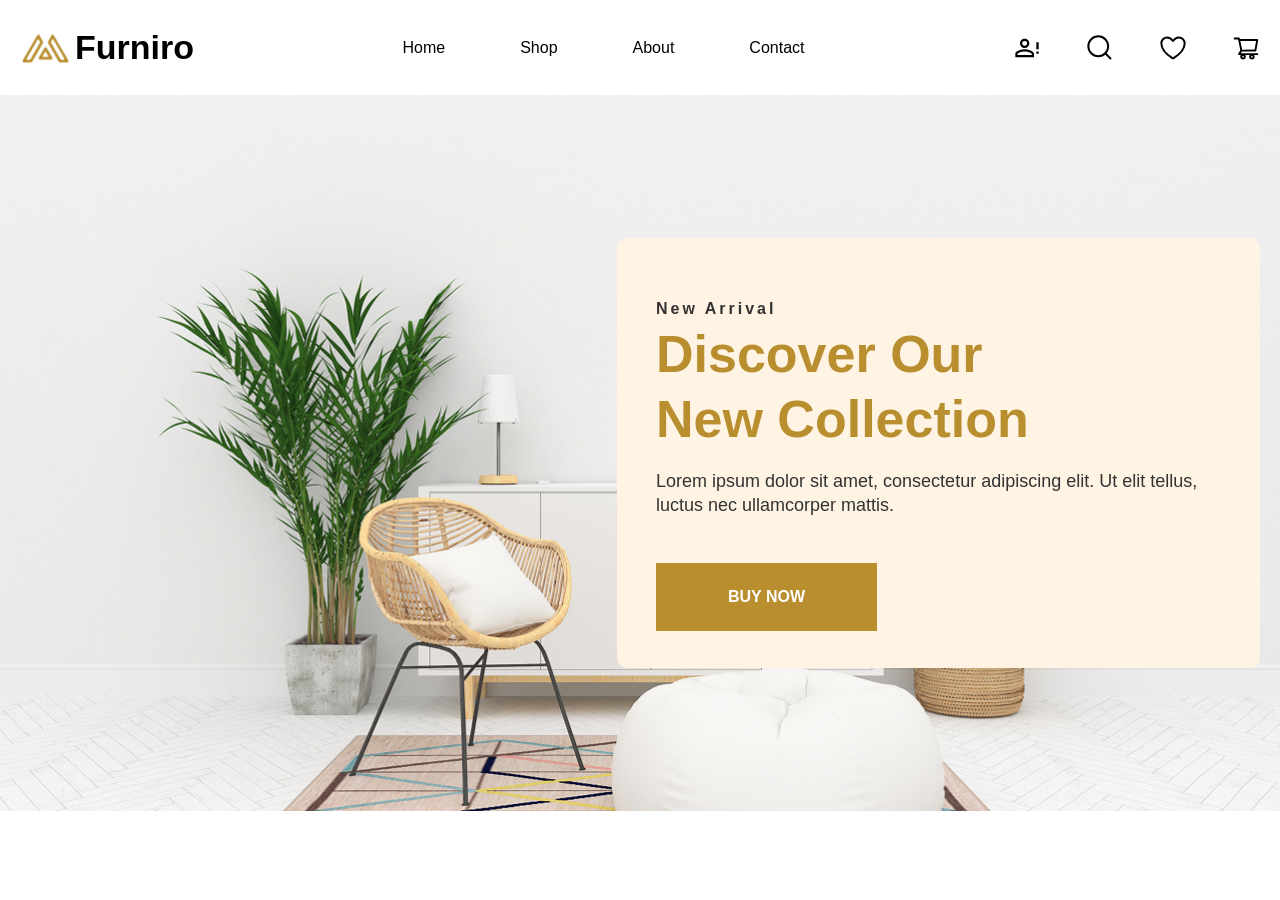
==== index.html @ b592a918 "feat: complete pixel perfect hero section layout" ====
<!doctype html>
<html lang="en">
  <head>
    <meta charset="UTF-8" />
    <meta name="viewport" content="width=device-width, initial-scale=1.0" />
    <title>Furniture Website</title>
    <link rel="stylesheet" href="./css/style.css" />
    <script defer src="./js/app.js"></script>
  </head>
  <body>
    <header>
      <div class="container">
        <div class="logo">
          <img src="./assets/images/logo.svg" alt="logo" />
          <span>Furniro</span>
        </div>

        <nav class="navbar-links">
          <ul>
            <li><a href="#">Home</a></li>
            <li><a href="#">Shop</a></li>
            <li><a href="#">About</a></li>
            <li><a href="#">Contact</a></li>
          </ul>
        </nav>

        <div class="nav-icons">
          <img src="./assets/icons/account-icon.svg" alt="Account" />
          <img src="./assets/icons/search-icon.svg" alt="Search" />
          <img src="./assets/icons/heart-icon.svg" alt="Wishlist" />
          <img src="./assets/icons/cart-icon.svg" alt="Cart" />
        </div>
      </div>
    </header>
    <main>
      <!-- Hero Section -->
      <section class="hero-section">
        <div class="hero-container">
          <div class="hero-card" id="hero-card-target">
            <!-- Content render via JavaScript -->
          </div>
        </div>
      </section>
    </main>
  </body>
</html>
---- css/style.css ----
* {
  margin: 0;
  padding: 0;
  box-sizing: border-box;
}

img {
  display: block;
  max-width: 100%;
}

a {
  text-decoration: none;
  color: inherit;
}

ul {
  list-style: none;
}

button,
input {
  font: inherit;
}

body {
  font-family: sans-serif;
}
/* Google Fonts Import */
@import url('https://fonts.googleapis.com/css2?family=Montserrat:wght@700&family=Poppins:wght@500&display=swap');

:root {
  /* Colors */
  --bg-white: #ffffff;
  --text-black: #000000;
  
  /* Fonts */
  --font-logo: 'Montserrat', sans-serif;
  --font-nav: 'Poppins', sans-serif;
  
  /* Sizes & Spacing */
  --container-max-width: 1286px;
  --logo-size: 34px;
  --nav-link-size: 16px;
  --nav-gap: 75px;
  --icons-gap: 45px; /* Figma ka 4.5 spacing scaling pe 45px hai */
}

* {
  margin: 0;
  padding: 0;
  box-sizing: border-box;
}

img {
  display: block;
  max-width: 100%;
}

a {
  text-decoration: none;
  color: inherit;
}

ul {
  list-style: none;
}

button,
input {
  font: inherit;
}

body {
  font-family: var(--font-nav);
  background-color: var(--bg-white);
}

/* Header & Container */
header {
  width: 100%;
  background-color: var(--bg-white);
  padding: 28px 0; /* Vertical spacing */
  display: flex;
  justify-content: center;
}

.container {
  width: 100%;
  max-width: var(--container-max-width);
  display: flex;
  justify-content: space-between;
  align-items: center;
  padding: 0 20px; /* Screen sides protection */
}

/* Logo */
.logo {
  display: flex;
  align-items: center;
  gap: 5px;
}

.logo span {
  font-family: var(--font-logo);
  font-size: var(--logo-size);
  font-weight: 700;
  color: var(--text-black);
}

/* Navigation Links */
.navbar-links ul {
  display: flex;
  align-items: center;
  gap: var(--nav-gap);
}

.navbar-links a {
  font-family: var(--font-nav);
  font-size: var(--nav-link-size);
  font-weight: 500;
  color: var(--text-black);
  transition: opacity 0.2s ease;
}

.navbar-links a:hover {
  opacity: 0.7;
}

/* Icons Section */
.nav-icons {
  display: flex;
  align-items: center;
  gap: var(--icons-gap); /* Exact Figma Gap */
}

.nav-icons img {
  width: 28px;
  height: 28px;
  cursor: pointer;
  transition: transform 0.2s ease;
}

.nav-icons img:hover {
  transform: scale(1.1);
}
:root {
  /* Colors */
  --bg-white: #ffffff;
  --text-black: #000000;
  --primary-color: #B88E2F;
  --card-bg: #FFF3E3;
  --text-dark: #333333;
  
  /* Fonts */
  --font-logo: 'Montserrat', sans-serif;
  --font-main: 'Poppins', sans-serif;
  
  /* Layout */
  --container-max-width: 1286px;
}

/* Base resets as before... */

/* Hero Section */
.hero-section {
  width: 100%;
  min-height: 716px; 
  
  /* Background Image Setup */
  background-image: url('../assets/images/hero-bg.png'); 
  background-position: center center;
  background-repeat: no-no-repeat;
  background-size: cover;
  
  display: flex;
  align-items: center;
  justify-content: center;
}

.hero-container {
  width: 100%;
  max-width: var(--container-max-width);
  display: flex;
  justify-content: flex-end; /* Card right side pe aligned hai */
  padding: 0 20px;
}

/* Floating Card */
.hero-card {
  width: 100%;
  max-width: 643px;
  background-color: var(--card-bg);
  border-radius: 10px;
  padding: 62px 43px 37px 39px;
  display: flex;
  flex-direction: column;
}

.hero-subheading {
  font-family: var(--font-main);
  font-size: 16px;
  font-weight: 600;
  letter-spacing: 3px;
  color: var(--text-dark);
  margin-bottom: 4px;
}

.hero-title {
  font-family: var(--font-main);
  font-size: 52px;
  font-weight: 700;
  line-height: 65px;
  color: var(--primary-color);
  margin-bottom: 17px;
}

.hero-description {
  font-family: var(--font-main);
  font-size: 18px;
  font-weight: 500;
  line-height: 24px;
  color: var(--text-dark);
  margin-bottom: 46px;
}

.hero-btn {
  align-self: flex-start;
  background-color: var(--primary-color);
  color: #ffffff;
  padding: 25px 72px;
  border: none;
  font-family: var(--font-main);
  font-size: 16px;
  font-weight: 700;
  text-transform: uppercase;
  cursor: pointer;
  transition: background-color 0.3s ease;
}

.hero-btn:hover {
  background-color: #967123;
}
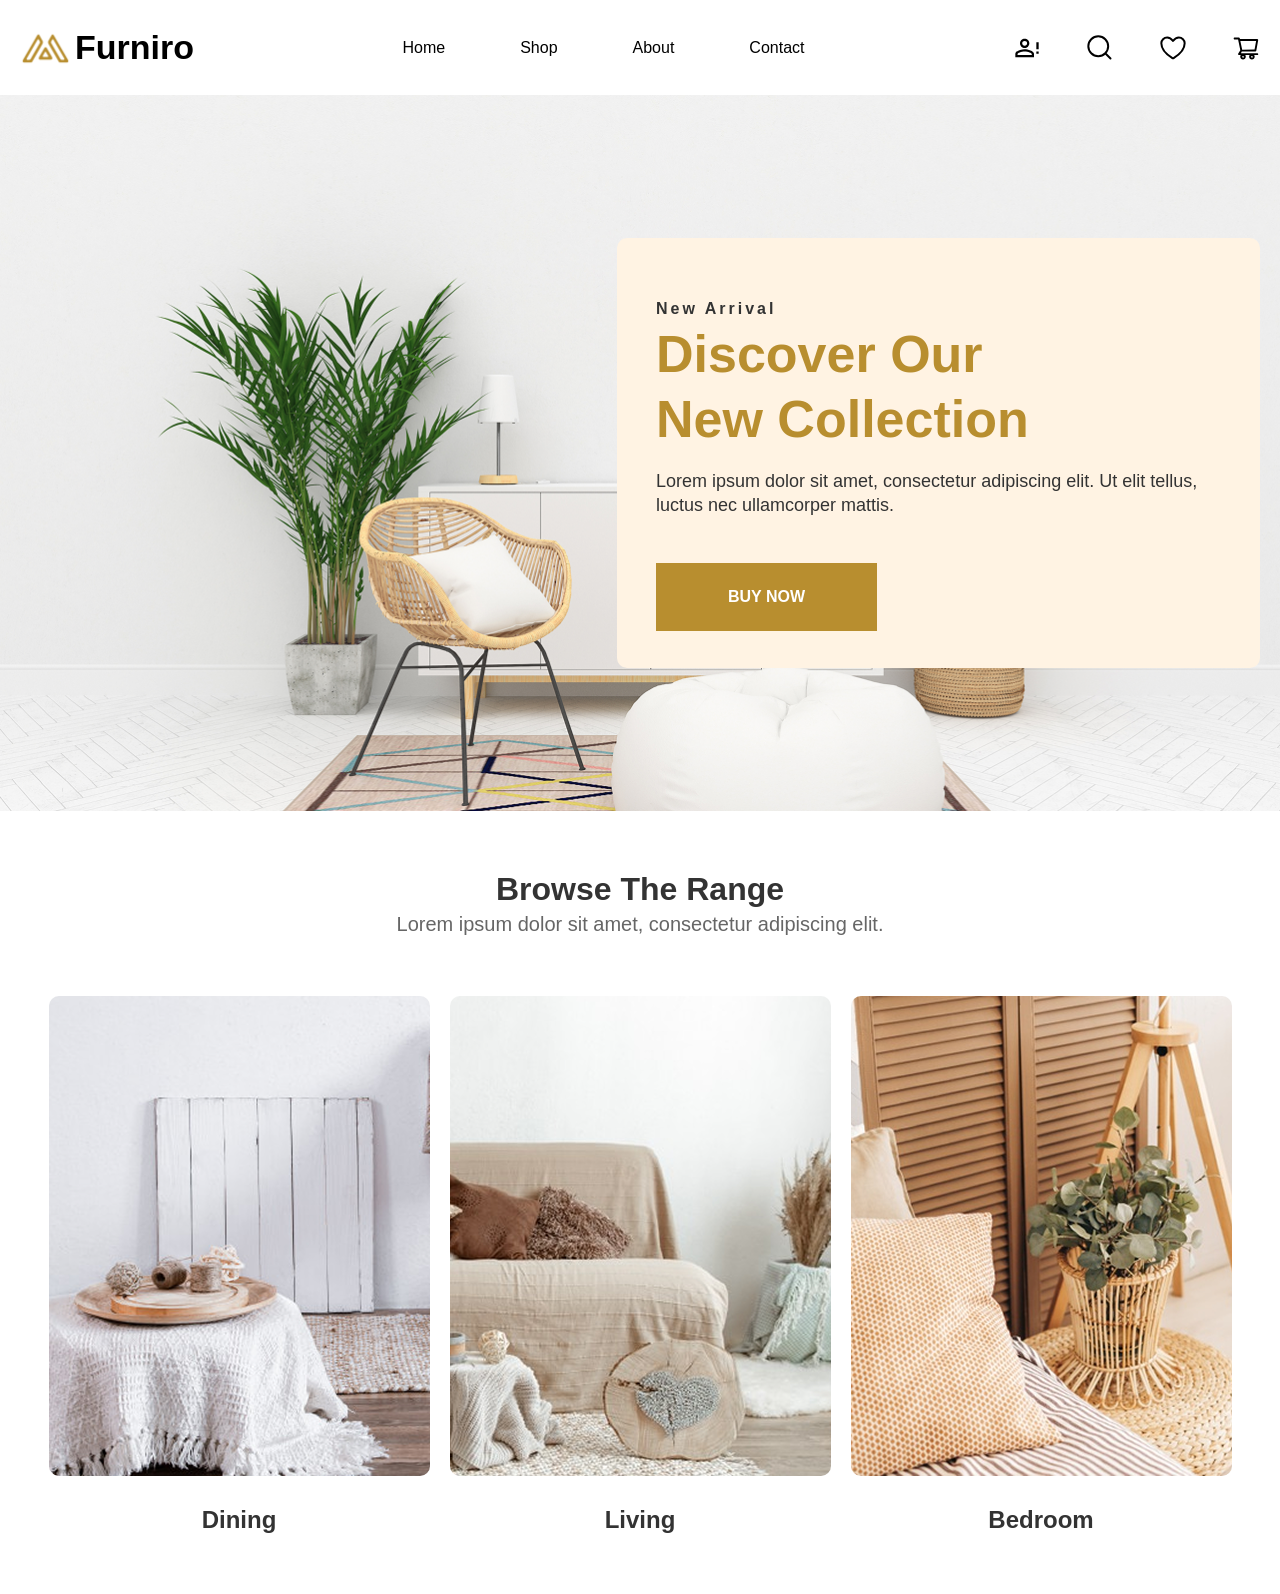
==== commit 995e1b2a: "feat: build browse the range category section dynamically" ====
--- a/index.html
+++ b/index.html
@@ -41,6 +41,21 @@
           </div>
         </div>
       </section>
+      <!-- Browse The Range Section -->
+      <section class="range-section">
+        <div class="range-container">
+          <div class="range-header">
+            <h2 class="range-title">Browse The Range</h2>
+            <p class="range-subtitle">
+              Lorem ipsum dolor sit amet, consectetur adipiscing elit.
+            </p>
+          </div>
+
+          <div class="range-grid" id="range-grid-target">
+            <!-- Dynamic Category Cards via JS -->
+          </div>
+        </div>
+      </section>
     </main>
   </body>
 </html>
--- a/css/style.css
+++ b/css/style.css
@@ -240,4 +240,80 @@
 
 .hero-btn:hover {
   background-color: #967123;
+}
+/* Browse The Range Section */
+.range-section {
+  width: 100%;
+  padding: 60px 20px;
+  background-color: var(--bg-white);
+}
+
+.range-container {
+  max-width: 1183px;
+  margin: 0 auto;
+  text-align: center;
+}
+
+.range-header {
+  margin-bottom: 60px;
+}
+
+.range-title {
+  font-family: var(--font-main);
+  font-size: 32px;
+  font-weight: 700;
+  color: var(--text-dark);
+  margin-bottom: 0px;
+}
+
+.range-subtitle {
+  font-family: var(--font-main);
+  font-size: 20px;
+  font-weight: 400;
+  color: #666666;
+  margin-top: 5px;
+}
+
+/* Category Grid */
+.range-grid {
+  display: flex;
+  justify-content: space-between;
+  gap: 20px;
+  flex-wrap: wrap;
+}
+
+.range-card {
+  flex: 1;
+  min-width: 300px;
+  max-width: 381px;
+  display: flex;
+  flex-direction: column;
+  align-items: center;
+  cursor: pointer;
+}
+
+.range-img-wrapper {
+  width: 100%;
+  height: 480px;
+  border-radius: 10px;
+  overflow: hidden;
+}
+
+.range-img-wrapper img {
+  width: 100%;
+  height: 100%;
+  object-fit: cover;
+  transition: transform 0.3s ease;
+}
+
+.range-card:hover .range-img-wrapper img {
+  transform: scale(1.03); /* Soft hover effect */
+}
+
+.range-card-title {
+  font-family: var(--font-main);
+  font-size: 24px;
+  font-weight: 600;
+  color: var(--text-dark);
+  margin-top: 30px;
 }
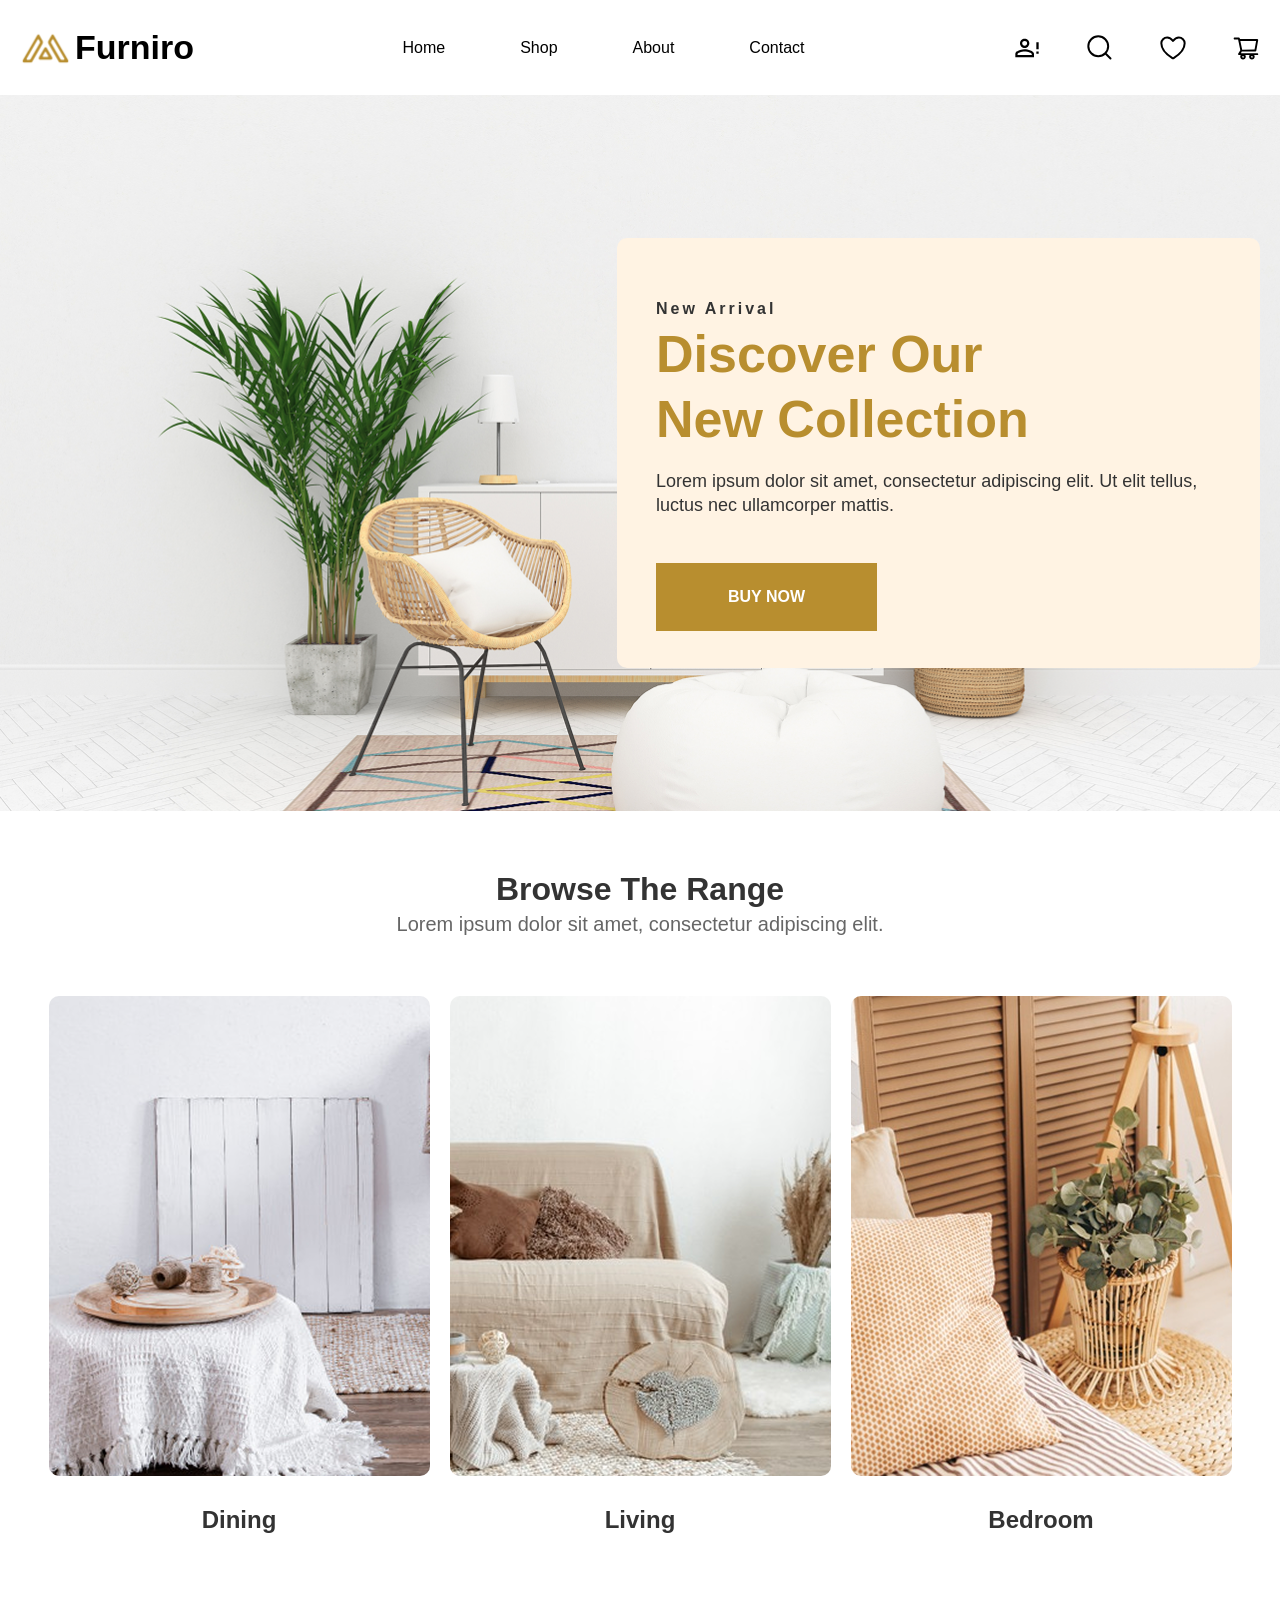
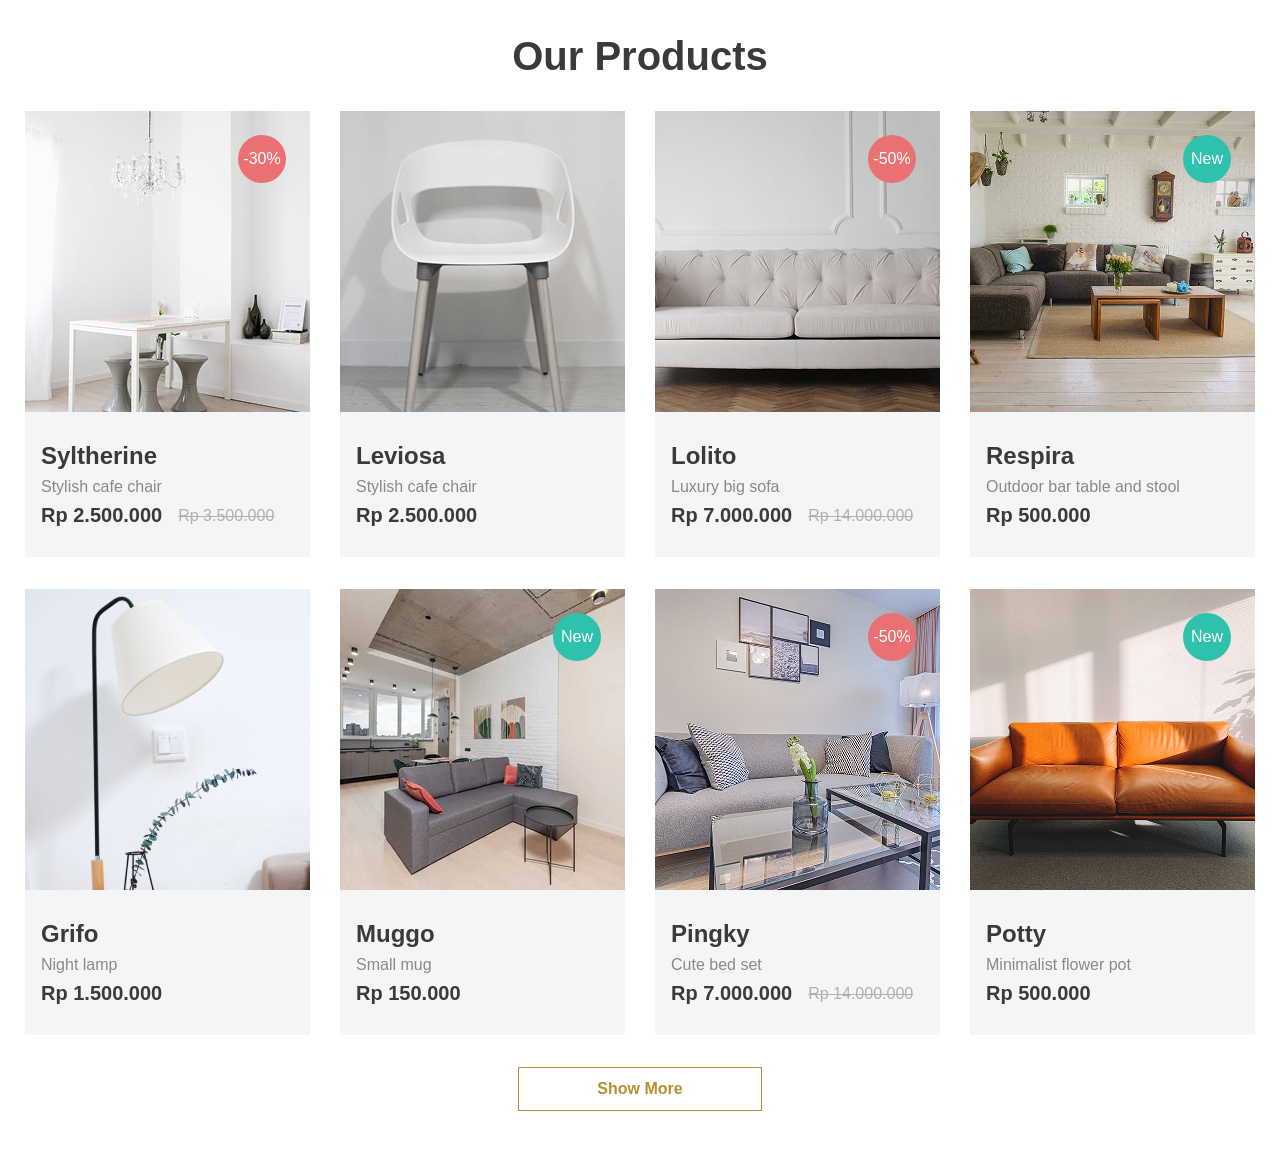
==== commit 319d6e84: "Add products section with dynamic card rendering and hover overlay with SVG icons" ====
--- a/index.html
+++ b/index.html
@@ -56,6 +56,20 @@
           </div>
         </div>
       </section>
+      <!-- Our Products Section -->
+      <section class="products-section">
+        <div class="products-container">
+          <h2 class="products-title">Our Products</h2>
+
+          <div class="products-grid" id="products-grid-target">
+            <!-- Dynamic Products Rendered via JS -->
+          </div>
+
+          <div class="more-btn-wrapper">
+            <button class="show-more-btn">Show More</button>
+          </div>
+        </div>
+      </section>
     </main>
   </body>
 </html>
--- a/css/style.css
+++ b/css/style.css
@@ -316,4 +316,226 @@
   font-weight: 600;
   color: var(--text-dark);
   margin-top: 30px;
+}
+/* Products Section */
+.products-section {
+  width: 100%;
+  padding: 40px 20px 60px;
+  background-color: var(--bg-white);
+}
+
+.products-container {
+  max-width: 1236px;
+  margin: 0 auto;
+  text-align: center;
+}
+
+.products-title {
+  font-family: var(--font-main);
+  font-size: 40px;
+  font-weight: 700;
+  color: #3A3A3A;
+  margin-bottom: 32px;
+}
+
+.products-grid {
+  display: grid;
+  grid-template-columns: repeat(auto-fill, minmax(285px, 1fr));
+  gap: 32px 24px;
+  justify-items: center;
+}
+
+/* Product Card Structure */
+.product-card {
+  width: 285px;
+  height: 446px;
+  background-color: #F4F5F7;
+  position: relative;
+  overflow: hidden;
+  text-align: left;
+  display: flex;
+  flex-direction: column;
+}
+
+.product-img-box {
+  width: 100%;
+  height: 301px;
+  position: relative;
+}
+
+.product-img-box img {
+  width: 100%;
+  height: 100%;
+  object-fit: cover;
+}
+
+/* Badges */
+.badge {
+  position: absolute;
+  top: 24px;
+  right: 24px;
+  width: 48px;
+  height: 48px;
+  border-radius: 50%;
+  display: flex;
+  align-items: center;
+  justify-content: center;
+  font-family: var(--font-main);
+  font-size: 16px;
+  font-weight: 500;
+  color: #FFFFFF;
+  z-index: 2;
+}
+
+.badge-discount {
+  background-color: #E97171;
+}
+
+.badge-new {
+  background-color: #2EC1AC;
+}
+
+/* Product Info Box */
+.product-info {
+  padding: 16px;
+  display: flex;
+  flex-direction: column;
+  justify-content: center;
+  flex-grow: 1;
+}
+
+.product-name {
+  font-family: var(--font-main);
+  font-size: 24px;
+  font-weight: 600;
+  color: #3A3A3A;
+  margin-bottom: 8px;
+}
+
+.product-desc {
+  font-family: var(--font-main);
+  font-size: 16px;
+  font-weight: 500;
+  color: #898989;
+  margin-bottom: 8px;
+}
+
+.product-price-box {
+  display: flex;
+  align-items: center;
+  gap: 16px;
+}
+
+.current-price {
+  font-family: var(--font-main);
+  font-size: 20px;
+  font-weight: 600;
+  color: #3A3A3A;
+}
+
+.old-price {
+  font-family: var(--font-main);
+  font-size: 16px;
+  font-weight: 400;
+  color: #B0B0B0;
+  text-decoration: line-through;
+}
+
+/* 1. Parent Card (Pehle ye zaroor likho) */
+.product-card {
+  position: relative;
+  overflow: hidden;
+}
+
+/* 2. Product Hover Overlay Container */
+.product-overlay {
+  position: absolute;
+  top: 0;
+  left: 0;
+  width: 100%;
+  height: 100%;
+  background-color: rgba(58, 58, 58, 0.72);
+  display: flex;
+  flex-direction: column;
+  align-items: center;
+  justify-content: center;
+  gap: 24px;
+  opacity: 0;
+  pointer-events: none; /* Mouse jab tak overlay par na aaye, tab tak click disable */
+  transition: opacity 0.3s ease;
+  z-index: 10;
+}
+
+/* 3. Card par hover par Overlay show karna */
+.product-card:hover .product-overlay {
+  opacity: 1;
+  pointer-events: auto; /* Hover hote hi clicks enable */
+}
+
+/* 4. Overlay Buttons & Actions */
+.add-to-cart-btn {
+  background-color: #FFFFFF;
+  color: var(--primary-color);
+  font-family: var(--font-main);
+  font-size: 16px;
+  font-weight: 600;
+  padding: 12px 38px;
+  border: none;
+  cursor: pointer;
+  transition: background-color 0.2s ease, color 0.2s ease;
+}
+
+.add-to-cart-btn:hover {
+  background-color: var(--primary-color);
+  color: #FFFFFF;
+}
+
+.overlay-actions {
+  display: flex;
+  align-items: center;
+  justify-content: center;
+  gap: 20px;
+}
+
+.action-link {
+  color: #FFFFFF;
+  font-family: var(--font-main);
+  font-size: 16px;
+  font-weight: 600;
+  text-decoration: none;
+  display: flex;
+  align-items: center;
+  gap: 4px;
+  cursor: pointer;
+  transition: opacity 0.2s ease;
+}
+
+.action-link:hover {
+  opacity: 0.8;
+}
+
+.action-link svg {
+  display: block;
+}
+
+/* 5. Show More Button */
+.more-btn-wrapper {
+  margin-top: 32px;
+}
+
+.show-more-btn {
+  background-color: transparent;
+  color: var(--primary-color);
+  border: 1px solid var(--primary-color);
+  font-family: var(--font-main);
+  font-size: 16px;
+  font-weight: 600;
+  padding: 12px 78px;
+  cursor: pointer;
+  transition: all 0.3s ease;
+}
+
+.show-more-btn:hover {
+  background-color: var(--primary-color);
+  color: #FFFFFF;
 }
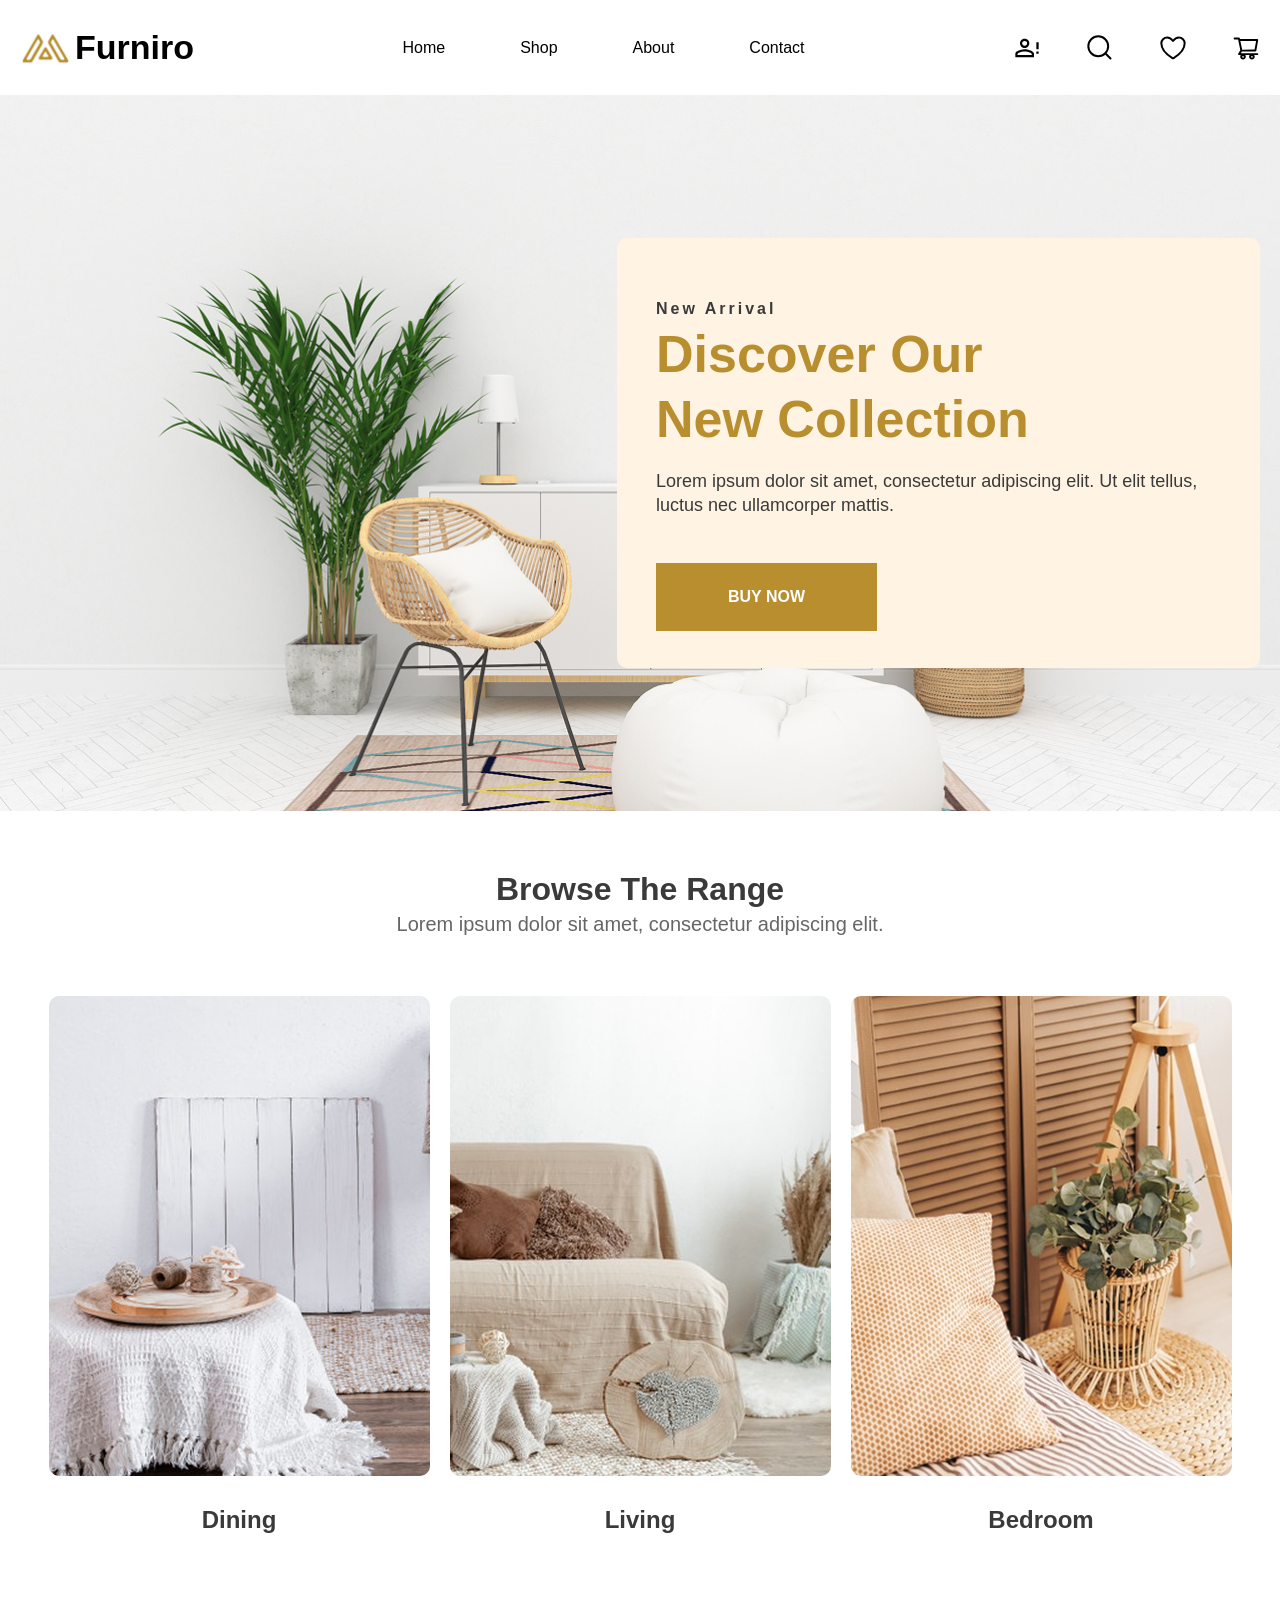
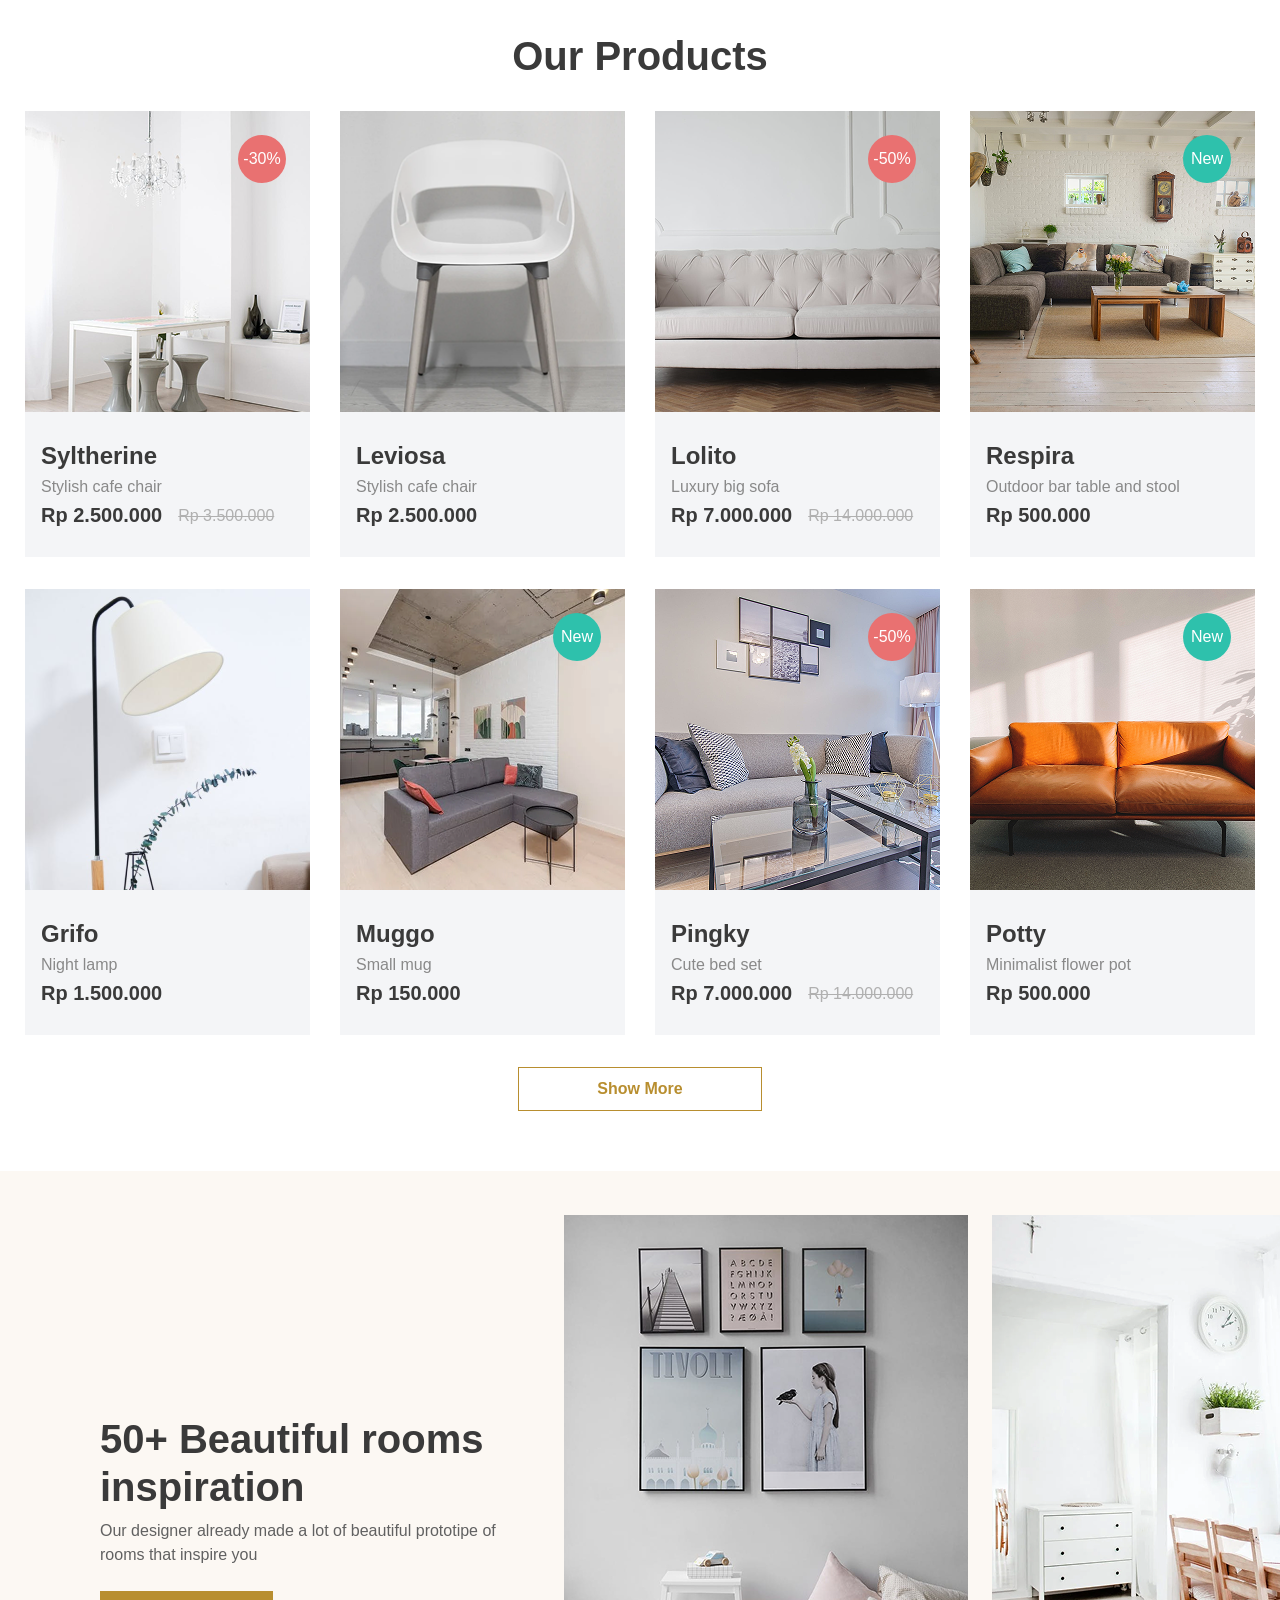
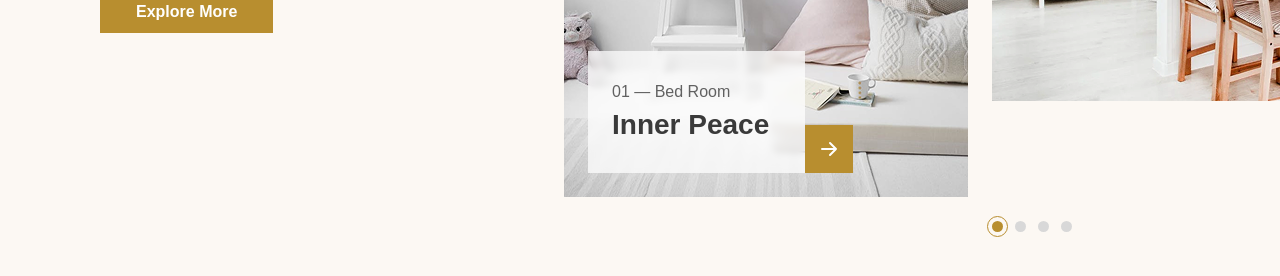
==== commit 4d2b3b88: "Add Interactive Room Slider With Responsive Layout And Dot Navigation" ====
--- a/index.html
+++ b/index.html
@@ -70,6 +70,97 @@
           </div>
         </div>
       </section>
+      <!-- Rooms Inspiration Section -->
+      <section class="rooms-section">
+        <div class="rooms-container">
+          <!-- Left Text Content -->
+          <div class="rooms-content">
+            <h2 class="rooms-title">50+ Beautiful rooms inspiration</h2>
+            <p class="rooms-desc">
+              Our designer already made a lot of beautiful prototipe of rooms
+              that inspire you
+            </p>
+            <button class="rooms-btn">Explore More</button>
+          </div>
+
+          <!-- Right Slider / Gallery -->
+          <div class="rooms-slider-wrapper">
+            <div class="rooms-slider">
+              <!-- Active Main Card -->
+              <div class="room-card room-card-active">
+                <img
+                  src="./assets/images/Room-1.png"
+                  alt="Inner Peace Bed Room"
+                />
+
+                <div class="room-badge-group">
+                  <div class="room-badge-text">
+                    <span class="room-category">01 &mdash; Bed Room</span>
+                    <h3 class="room-name">Inner Peace</h3>
+                  </div>
+                  <button class="room-arrow-btn">
+                    <svg
+                      width="24"
+                      height="24"
+                      viewBox="0 0 24 24"
+                      fill="none"
+                      xmlns="http://www.w3.org/2000/svg"
+                    >
+                      <path
+                        d="M5 12H19M19 12L13 6M19 12L13 18"
+                        stroke="white"
+                        stroke-width="2"
+                        stroke-linecap="round"
+                        stroke-linejoin="round"
+                      />
+                    </svg>
+                  </button>
+                </div>
+              </div>
+
+              <!-- Next Slide Card -->
+              <div class="room-card">
+                <img src="./assets/images/Room-2.png" alt="Dining Room" />
+              </div>
+
+              <!-- Partial Next Slide -->
+              <div class="room-card">
+                <img
+                  src="https://images.unsplash.com/photo-1618221195710-dd6b41faaea6?q=80&w=600"
+                  alt="Living Room"
+                />
+              </div>
+            </div>
+
+            <!-- Carousel Navigation Arrow -->
+            <button class="slider-next-arrow">
+              <svg
+                width="24"
+                height="24"
+                viewBox="0 0 24 24"
+                fill="none"
+                xmlns="http://www.w3.org/2000/svg"
+              >
+                <path
+                  d="M9 18L15 12L9 6"
+                  stroke="#B88E2F"
+                  stroke-width="2"
+                  stroke-linecap="round"
+                  stroke-linejoin="round"
+                />
+              </svg>
+            </button>
+
+            <!-- Pagination Dots -->
+            <div class="slider-dots">
+              <span class="dot active"></span>
+              <span class="dot"></span>
+              <span class="dot"></span>
+              <span class="dot"></span>
+            </div>
+          </div>
+        </div>
+      </section>
     </main>
   </body>
 </html>
--- a/css/style.css
+++ b/css/style.css
@@ -43,33 +43,10 @@
   --logo-size: 34px;
   --nav-link-size: 16px;
   --nav-gap: 75px;
-  --icons-gap: 45px; /* Figma ka 4.5 spacing scaling pe 45px hai */
-}
-
-* {
-  margin: 0;
-  padding: 0;
-  box-sizing: border-box;
-}
-
-img {
-  display: block;
-  max-width: 100%;
-}
-
-a {
-  text-decoration: none;
-  color: inherit;
-}
-
-ul {
-  list-style: none;
-}
-
-button,
-input {
-  font: inherit;
-}
+  --icons-gap: 45px; 
+}
+
+
 
 body {
   font-family: var(--font-nav);
@@ -538,4 +515,197 @@
 .show-more-btn:hover {
   background-color: var(--primary-color);
   color: #FFFFFF;
+}
+/* Variables for Section Colors */
+:root {
+  --primary-color: #B88E2F;
+  --bg-light: #FCF8F3;
+  --text-dark: #3A3A3A;
+  --text-gray: #616161;
+}
+
+/* Outer Section */
+.rooms-section {
+  background-color: var(--bg-light);
+  padding: 44px 0;
+  width: 100%;
+  overflow: hidden;
+}
+
+.rooms-container {
+  max-width: 1440px;
+  margin: 0 auto;
+  display: flex;
+  align-items: center;
+  gap: 42px;
+  padding-left: 100px; /* Aligns left content */
+}
+
+/* Left Content Styles */
+.rooms-content {
+  max-width: 422px;
+  flex-shrink: 0;
+}
+
+.rooms-title {
+  font-family: 'Poppins', sans-serif;
+  font-size: 40px;
+  font-weight: 700;
+  line-height: 120%;
+  color: var(--text-dark);
+  margin-bottom: 8px;
+}
+
+.rooms-desc {
+  font-family: 'Poppins', sans-serif;
+  font-size: 16px;
+  font-weight: 500;
+  line-height: 150%;
+  color: var(--text-gray);
+  margin-bottom: 24px;
+}
+
+.rooms-btn {
+  background-color: var(--primary-color);
+  color: #FFFFFF;
+  font-family: 'Poppins', sans-serif;
+  font-size: 16px;
+  font-weight: 600;
+  padding: 12px 36px;
+  border: none;
+  cursor: pointer;
+  transition: opacity 0.3s ease;
+}
+
+.rooms-btn:hover {
+  opacity: 0.9;
+}
+
+/* Slider Section Layout */
+.rooms-slider-wrapper {
+  position: relative;
+  flex-grow: 1;
+}
+
+.rooms-slider {
+  display: flex;
+  gap: 24px;
+  align-items: flex-start;
+  transition: transform 0.4s ease-in-out;
+}
+
+/* Card Styling */
+.room-card {
+  position: relative;
+  width: 372px;
+  height: 486px;
+  flex-shrink: 0;
+  cursor: pointer; /* Pointer to show clickable */
+  transition: all 0.4s ease;
+}
+
+.room-card img {
+  width: 100%;
+  height: 100%;
+  object-fit: cover;
+}
+
+/* Active First Card (Taller as per Figma design) */
+.room-card-active {
+  width: 404px;
+  height: 582px;
+}
+
+/* Floating Glass Overlay Badge */
+.room-badge-group {
+  position: absolute;
+  bottom: 24px;
+  left: 24px;
+  display: flex;
+  align-items: flex-end;
+}
+
+.room-badge-text {
+  background: rgba(255, 255, 255, 0.72);
+  backdrop-filter: blur(3px);
+  padding: 32px 24px;
+  width: 217px;
+  box-sizing: border-box;
+}
+
+.room-category {
+  font-family: 'Poppins', sans-serif;
+  font-size: 16px;
+  font-weight: 500;
+  color: var(--text-gray);
+  display: block;
+  margin-bottom: 8px;
+}
+
+.room-name {
+  font-family: 'Poppins', sans-serif;
+  font-size: 28px;
+  font-weight: 600;
+  color: var(--text-dark);
+  margin: 0;
+}
+
+/* Arrow Button attached to Badge */
+.room-arrow-btn {
+  width: 48px;
+  height: 48px;
+  background-color: var(--primary-color);
+  border: none;
+  display: flex;
+  align-items: center;
+  justify-content: center;
+  cursor: pointer;
+}
+
+/* Circular Next Slider Button */
+.slider-next-arrow {
+  position: absolute;
+  top: 40%;
+  left: 750px; /* Positions perfectly on the second card */
+  width: 48px;
+  height: 48px;
+  background-color: #FFFFFF;
+  border: none;
+  border-radius: 50%;
+  box-shadow: 0px 4px 14px rgba(0, 0, 0, 0.15);
+  display: flex;
+  align-items: center;
+  justify-content: center;
+  cursor: pointer;
+  z-index: 10;
+  transition: transform 0.2s ease, background-color 0.2s ease;
+}
+
+.slider-next-arrow:hover {
+  transform: scale(1.1);
+}
+
+/* Dots Styling */
+.slider-dots {
+  display: flex;
+  align-items: center;
+  gap: 12px;
+  margin-top: 24px;
+  padding-left: 428px;
+  
+}
+
+.dot {
+  width: 11px;
+  height: 11px;
+  border-radius: 50%;
+  background-color: #D8D8D8;
+  cursor: pointer;
+  transition: all 0.3s ease;
+}
+
+.dot.active {
+  background-color: var(--primary-color, #B88E2F);
+  outline: 1px solid var(--primary-color, #B88E2F);
+  outline-offset: 4px;
 }
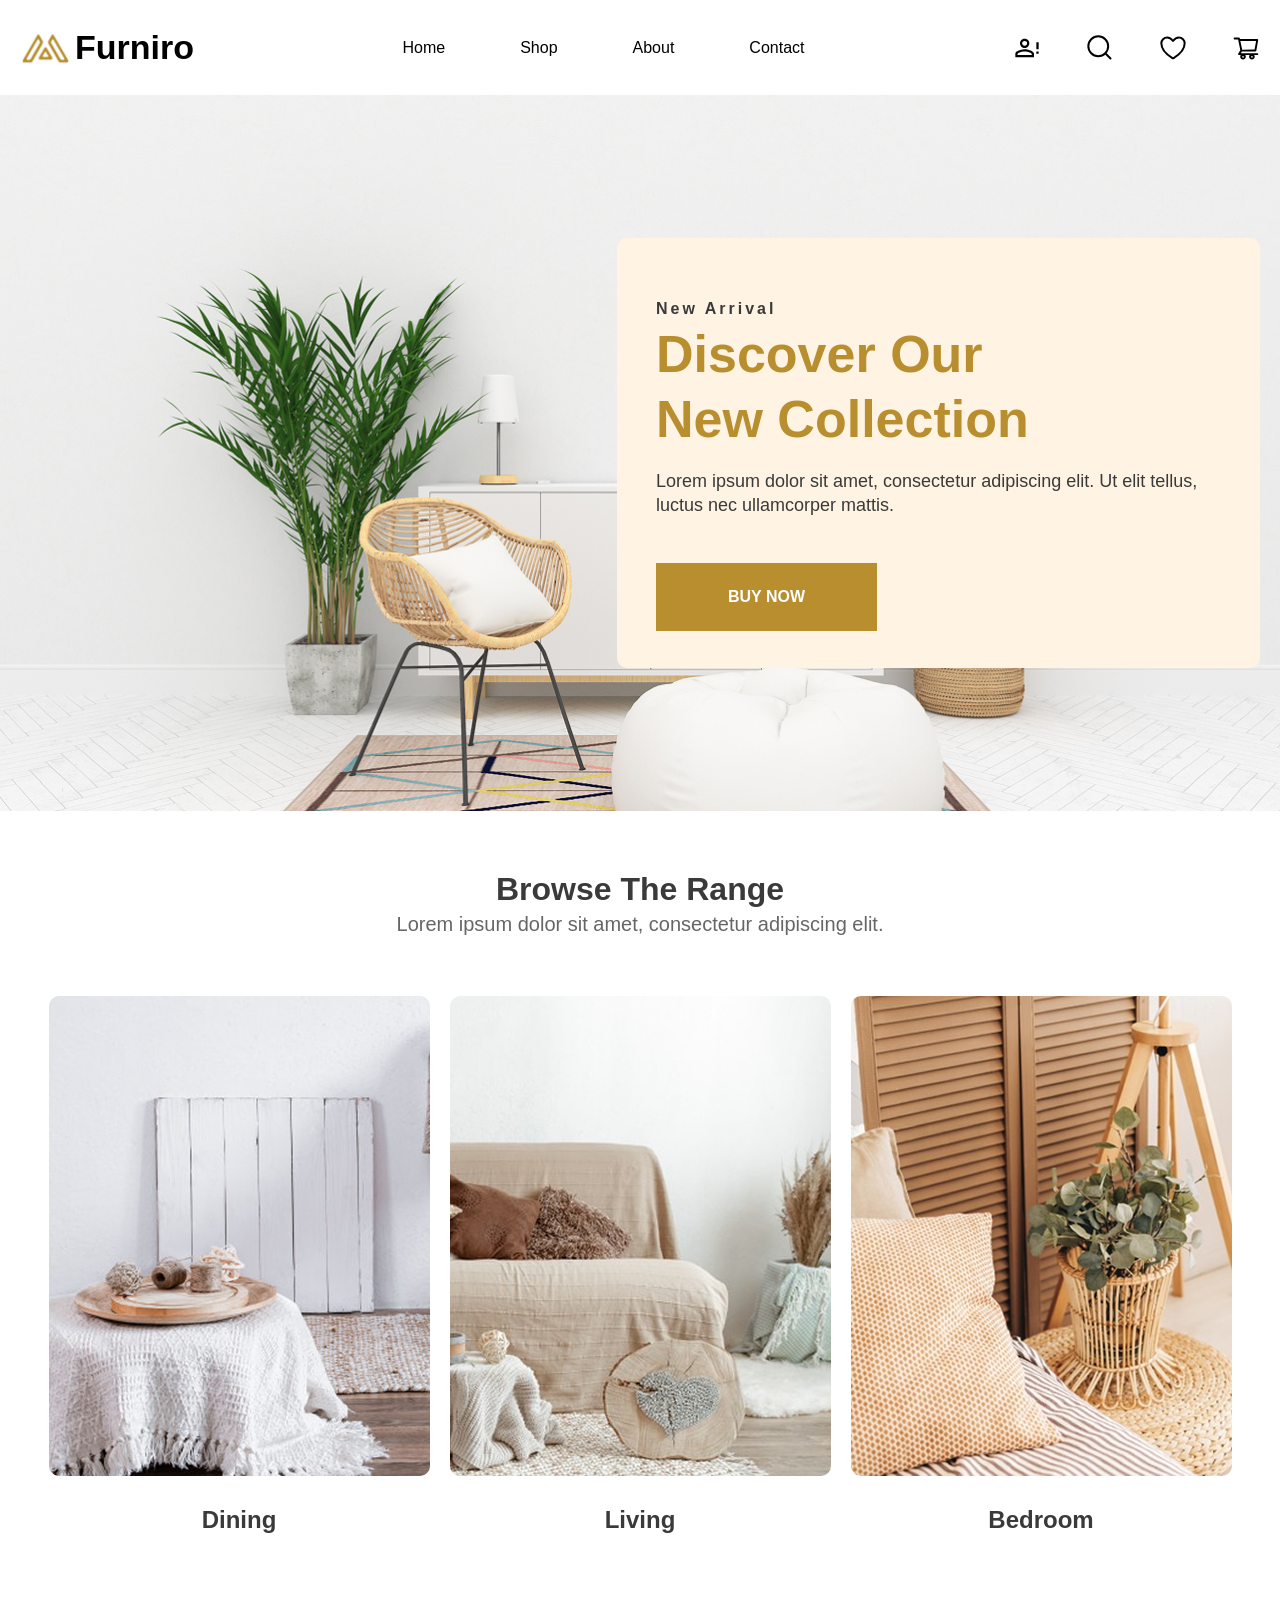
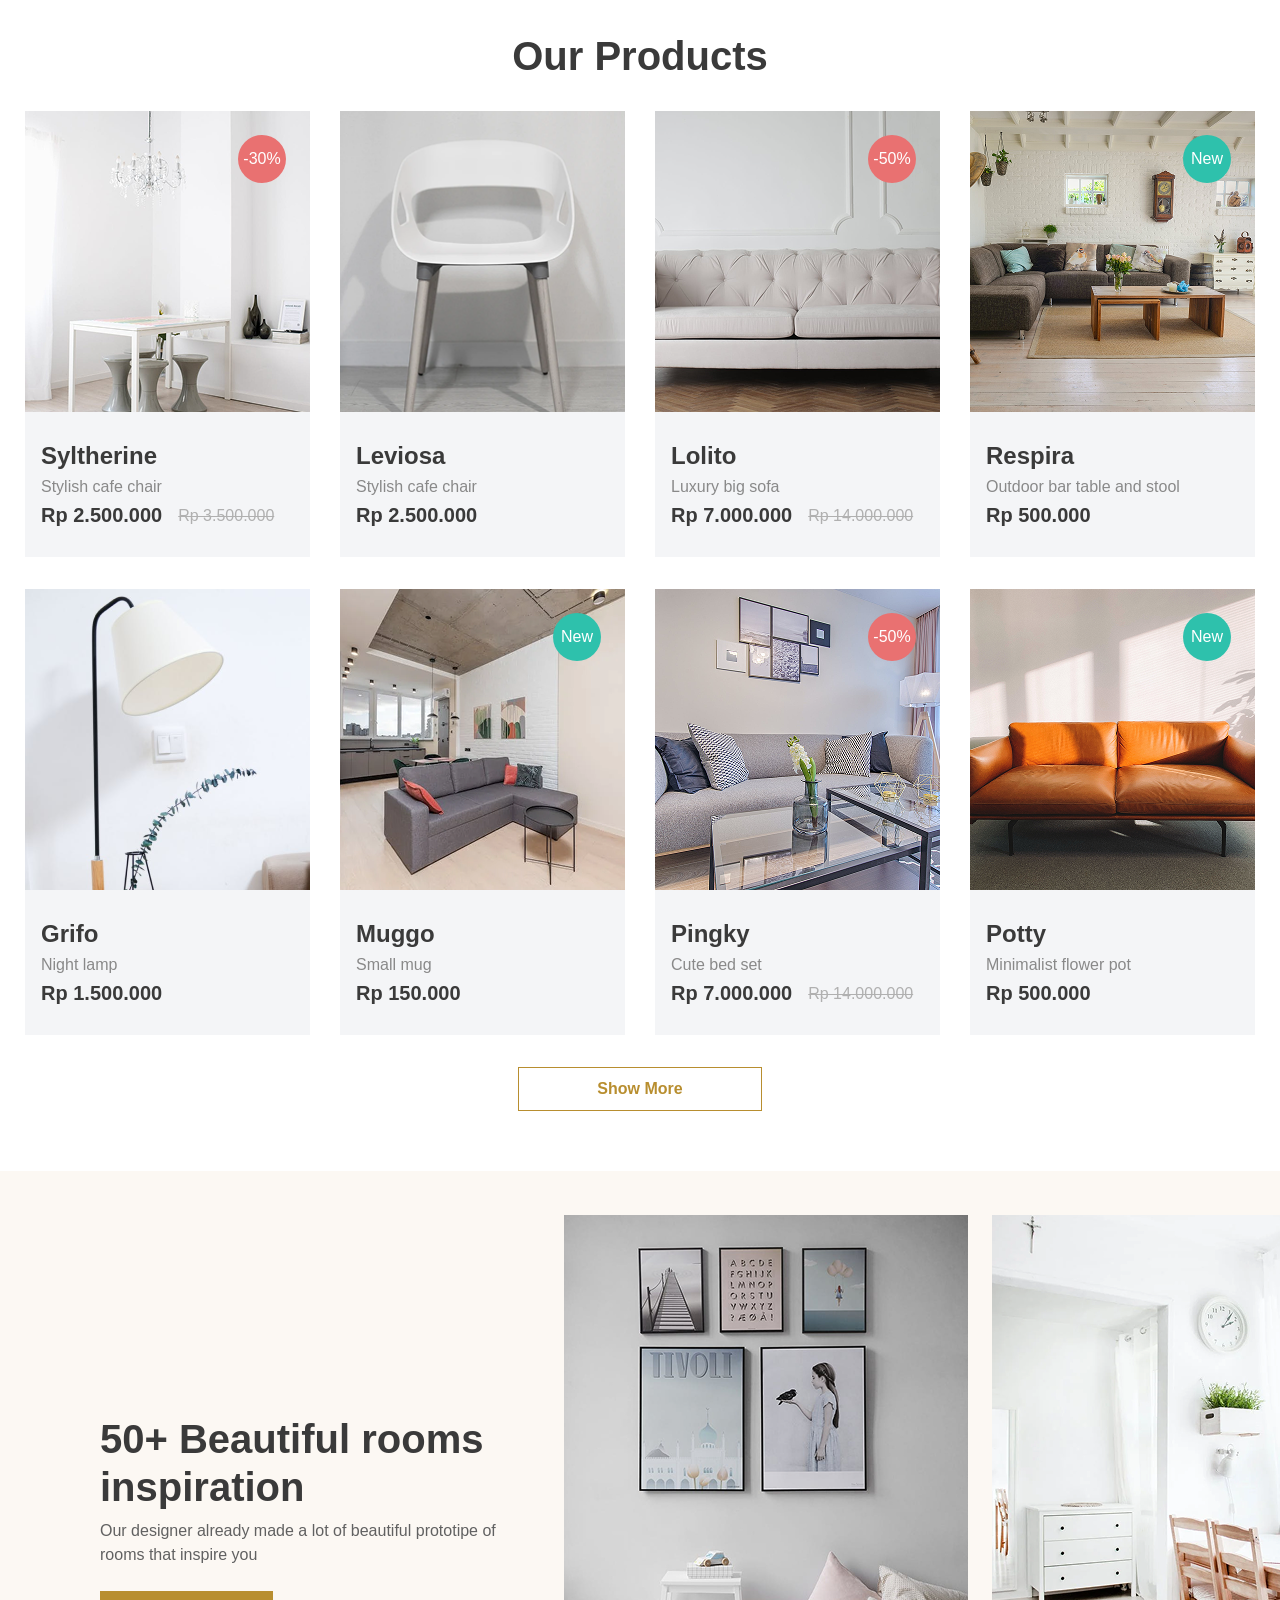
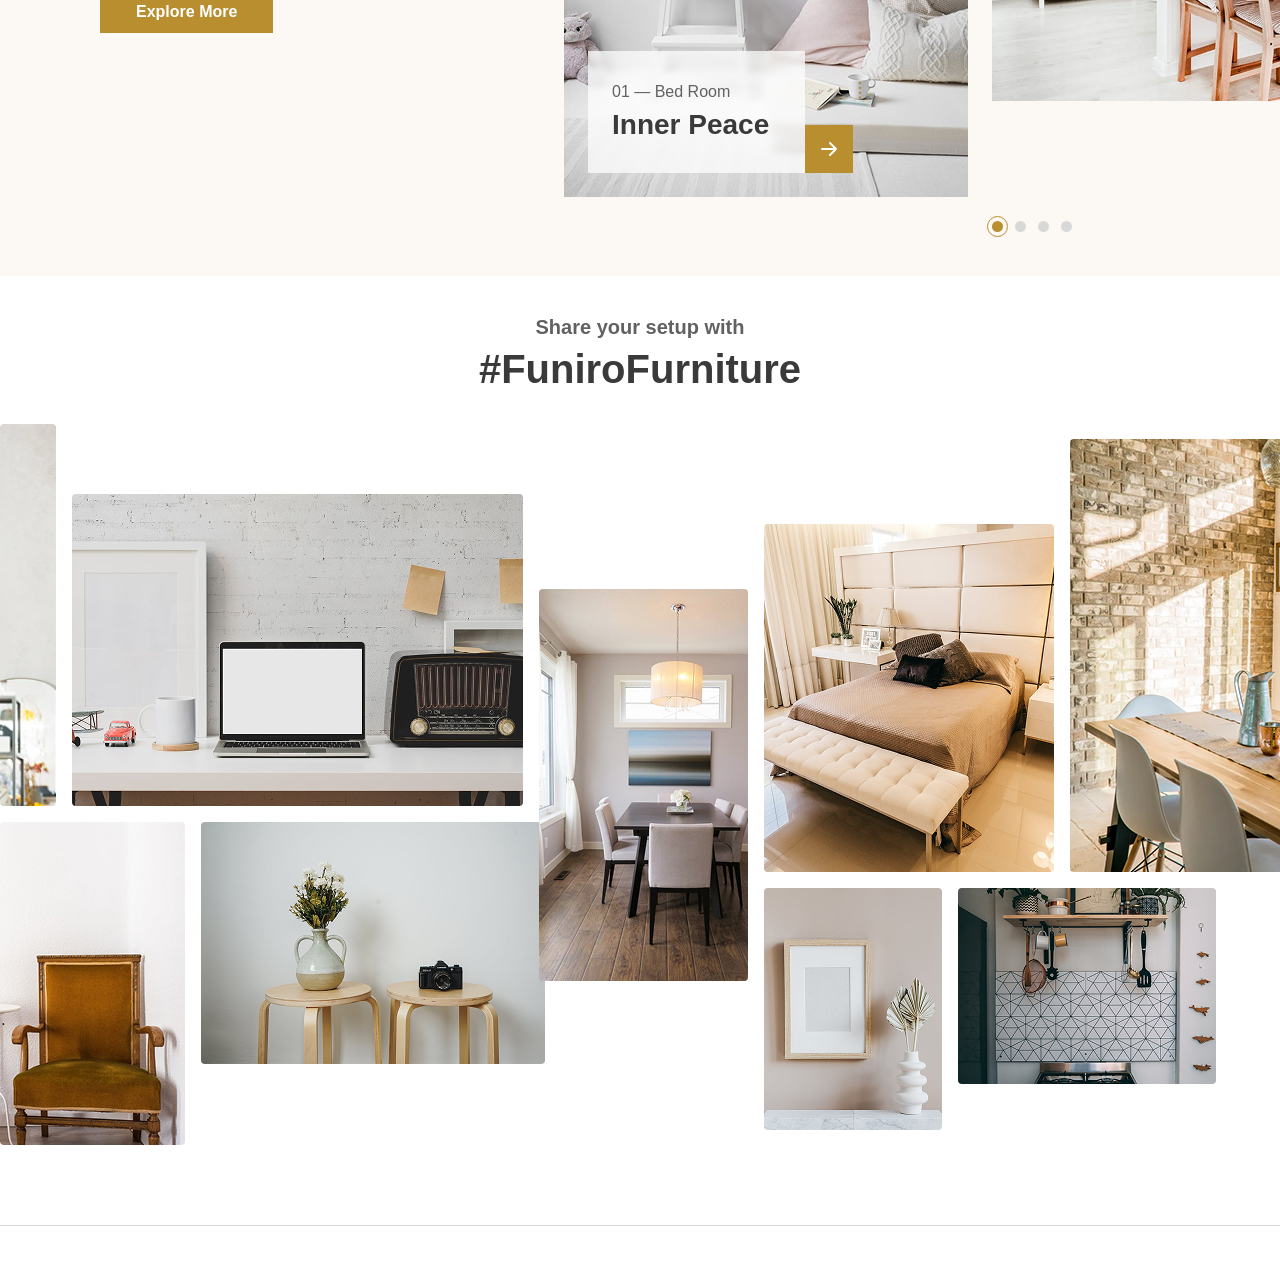
==== commit dedf5077: "Add FuniroFurniture gallery section and divider line" ====
--- a/index.html
+++ b/index.html
@@ -161,6 +161,82 @@
           </div>
         </div>
       </section>
+      <!-- Funiro Furniture Gallery Section -->
+      <section class="furniture-section">
+        <div class="furniture-header">
+          <p class="furniture-subtitle">Share your setup with</p>
+          <h2 class="furniture-title">#FuniroFurniture</h2>
+        </div>
+
+        <!-- Furniture Images Grid Wrapper -->
+        <div class="furniture-gallery">
+          <!-- Left Column Group -->
+          <div class="gallery-col col-left">
+            <div class="gallery-row row-top">
+              <img
+                src="./assets/images/gellery-1.png"
+                alt="Furniture Setup"
+                class="img-g1"
+              />
+              <img
+                src="./assets/images/gellery-3.png"
+                alt="Furniture Setup"
+                class="img-g3"
+              />
+            </div>
+            <div class="gallery-row row-bottom">
+              <img
+                src="./assets/images/gellery-2.png"
+                alt="Furniture Setup"
+                class="img-g2"
+              />
+              <img
+                src="./assets/images/gellery-4.png"
+                alt="Furniture Setup"
+                class="img-g4"
+              />
+            </div>
+          </div>
+
+          <!-- Center Main Image -->
+          <div class="gallery-col col-center">
+            <img
+              src="./assets/images/gellery-5.png"
+              alt="Furniture Setup"
+              class="img-g5"
+            />
+          </div>
+
+          <!-- Right Column Group -->
+          <div class="gallery-col col-right">
+            <div class="gallery-row row-top">
+              <img
+                src="./assets/images/gellery-6.png"
+                alt="Furniture Setup"
+                class="img-g6"
+              />
+              <img
+                src="./assets/images/gellery-9.png"
+                alt="Furniture Setup"
+                class="img-g9"
+              />
+            </div>
+            <div class="gallery-row row-bottom">
+              <img
+                src="./assets/images/gellery-7.png"
+                alt="Furniture Setup"
+                class="img-g7"
+              />
+              <img
+                src="./assets/images/gellery-8.png"
+                alt="Furniture Setup"
+                class="img-g8"
+              />
+            </div>
+          </div>
+        </div>
+        <hr class="furniture-divider" />
+      </section>
     </main>
   </body>
 </html>
--- a/css/style.css
+++ b/css/style.css
@@ -692,7 +692,7 @@
   gap: 12px;
   margin-top: 24px;
   padding-left: 428px;
-  
+
 }
 
 .dot {
@@ -708,4 +708,88 @@
   background-color: var(--primary-color, #B88E2F);
   outline: 1px solid var(--primary-color, #B88E2F);
   outline-offset: 4px;
+}
+/*Funiro Furniture Gallery Section */
+.furniture-section {
+  width: 100%;
+  padding: 40px 0 50px 0;
+  background-color: #FFFFFF;
+  overflow: hidden;
+  /* border-bottom: 1px solid #D8D8D8; Neeche wali horizontal line */
+}
+
+.furniture-header {
+  text-align: center;
+  margin-bottom: 32px;
+}
+
+.furniture-subtitle {
+  font-family: 'Poppins', sans-serif;
+  font-size: 20px;
+  font-weight: 600;
+  color: #616161;
+  margin-bottom: 8px;
+}
+
+.furniture-title {
+  font-family: 'Poppins', sans-serif;
+  font-size: 40px;
+  font-weight: 700;
+  color: #3A3A3A;
+}
+
+/* Gallery Wrapper (Asymmetric Masonry) */
+.furniture-gallery {
+  display: flex;
+  justify-content: center;
+  align-items: center;
+  gap: 16px;
+  width: 100%;
+}
+
+.gallery-col {
+  display: flex;
+  flex-direction: column;
+  gap: 16px;
+}
+
+.gallery-row {
+  display: flex;
+  gap: 16px;
+  align-items: flex-end;
+}
+
+.gallery-row.row-bottom {
+  align-items: flex-start;
+}
+
+/* Image Hover & Base Effect */
+.furniture-gallery img {
+  object-fit: cover;
+  border-radius: 4px;
+  transition: transform 0.3s ease, box-shadow 0.3s ease;
+}
+
+.furniture-gallery img:hover {
+  transform: scale(1.02);
+  box-shadow: 0px 8px 20px rgba(0,0,0,0.12);
+}
+
+/* Specific Image Dimensions matching Figma */
+.img-g1 { width: 274px; height: 382px; }
+.img-g2 { width: 381px; height: 323px; }
+.img-g3 { width: 451px; height: 312px; }
+.img-g4 { width: 344px; height: 242px; }
+.img-g5 { width: 295px; height: 392px; }
+.img-g6 { width: 290px; height: 348px; }
+.img-g7 { width: 178px; height: 242px; }
+.img-g8 { width: 258px; height: 196px; }
+.img-g9 { width: 425px; height: 433px; }
+
+.furniture-divider {
+  border: none;
+  border-top: 1px solid #D8D8D8; /* Line ka color */
+  margin-top: 80px;              /* Images se gap */
+  margin-bottom: 0;
+  width: 100%;
 }
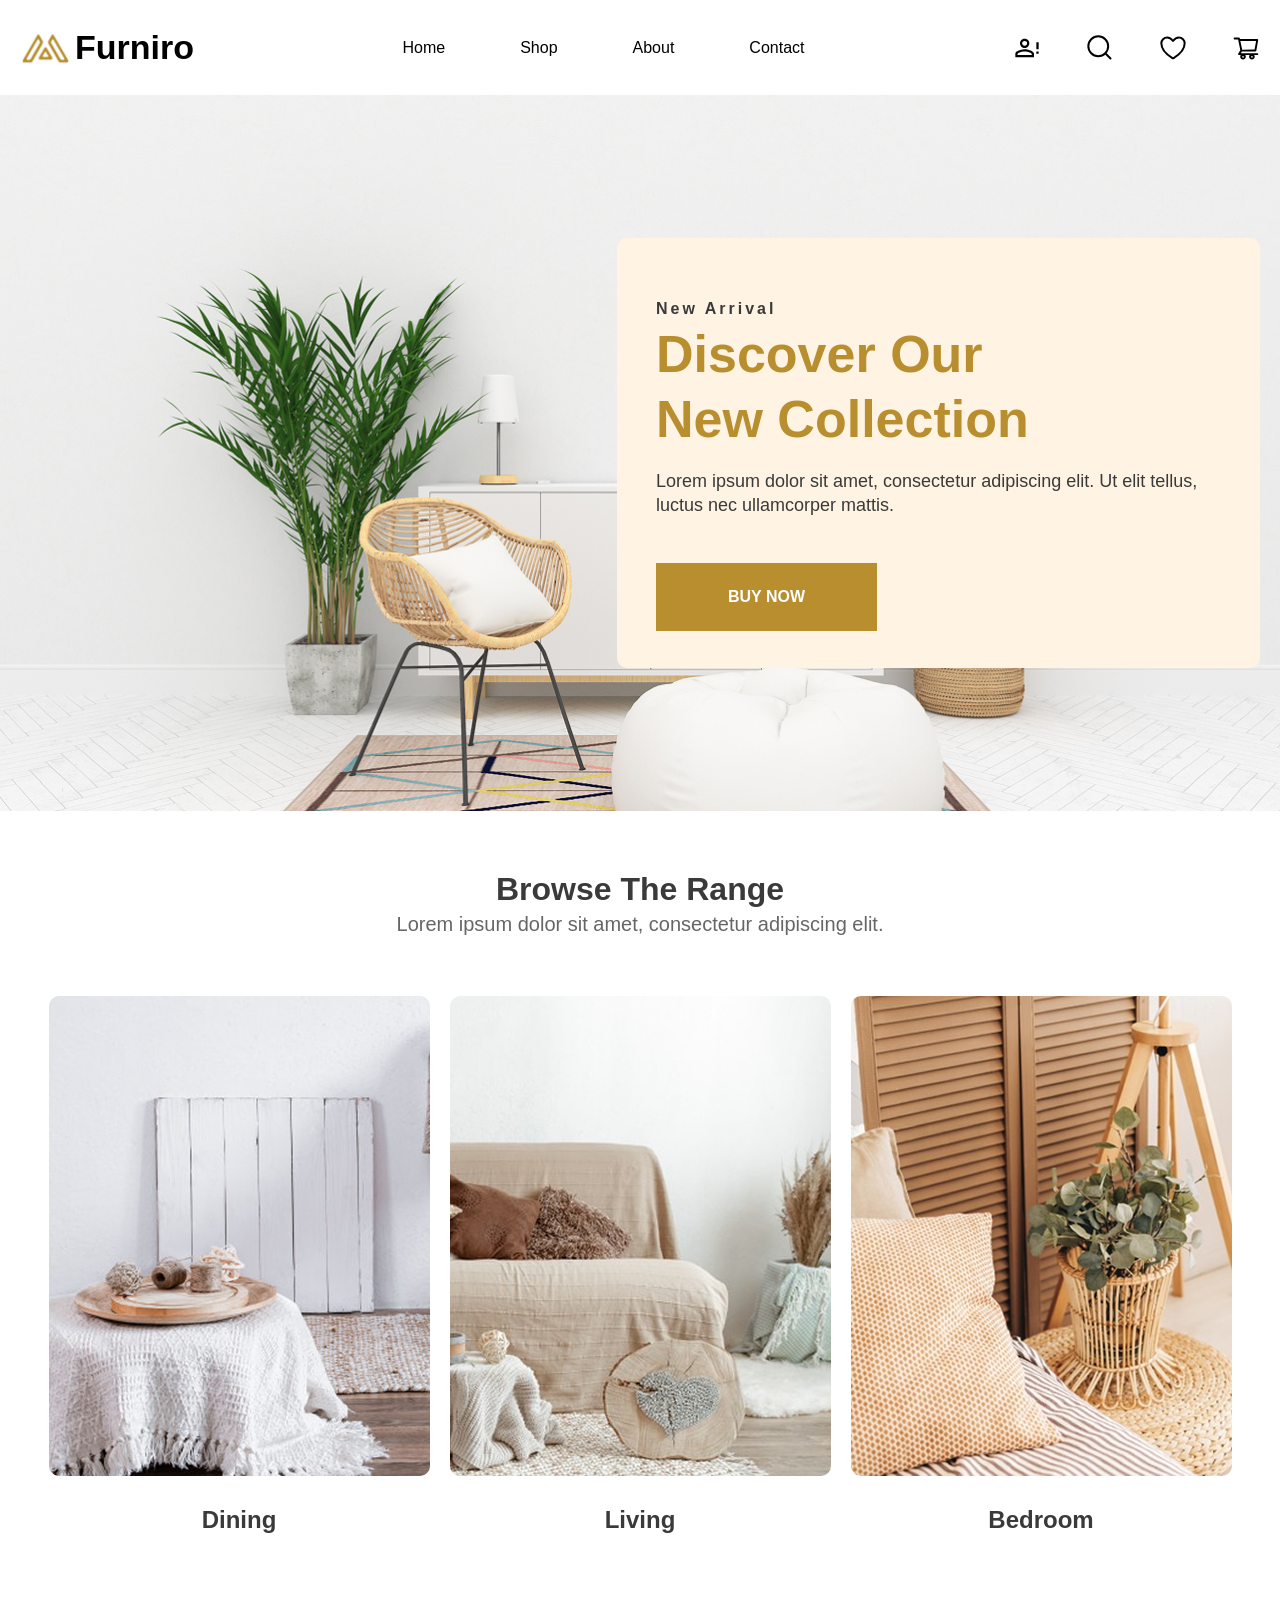
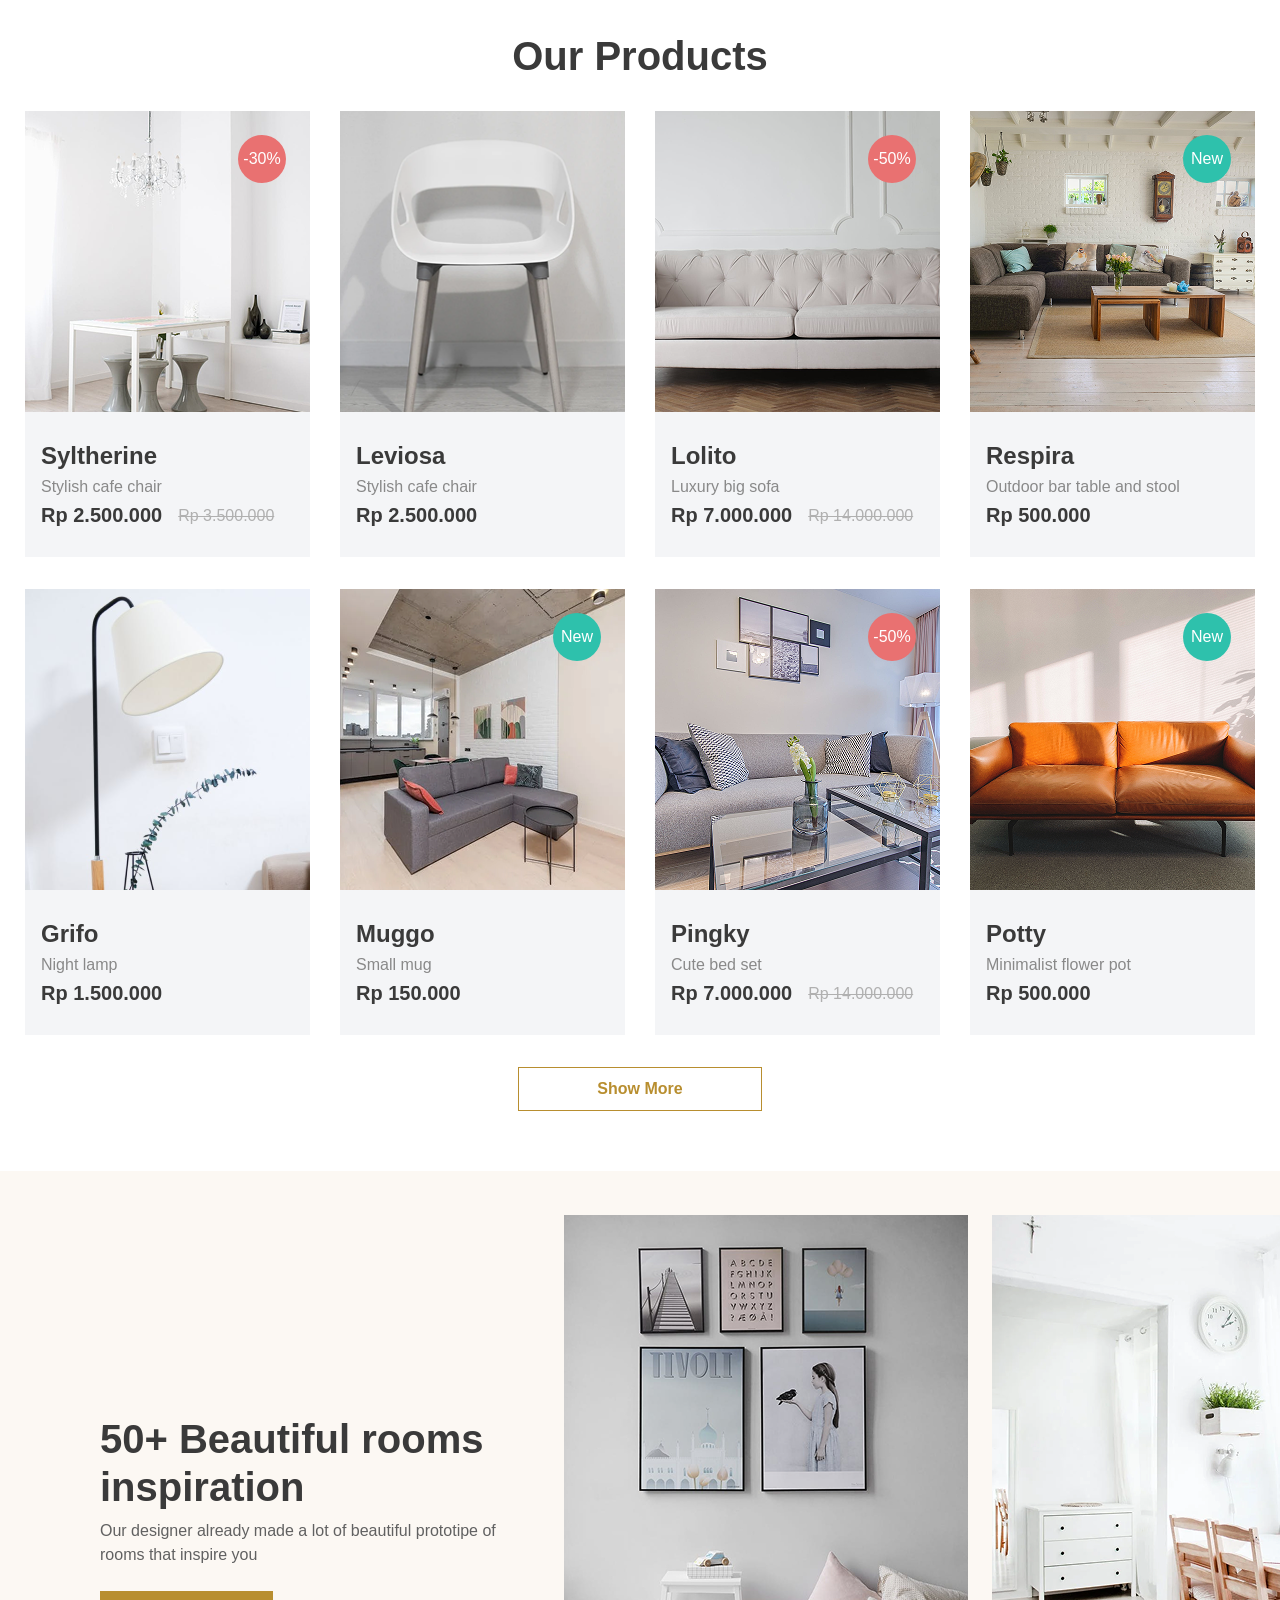
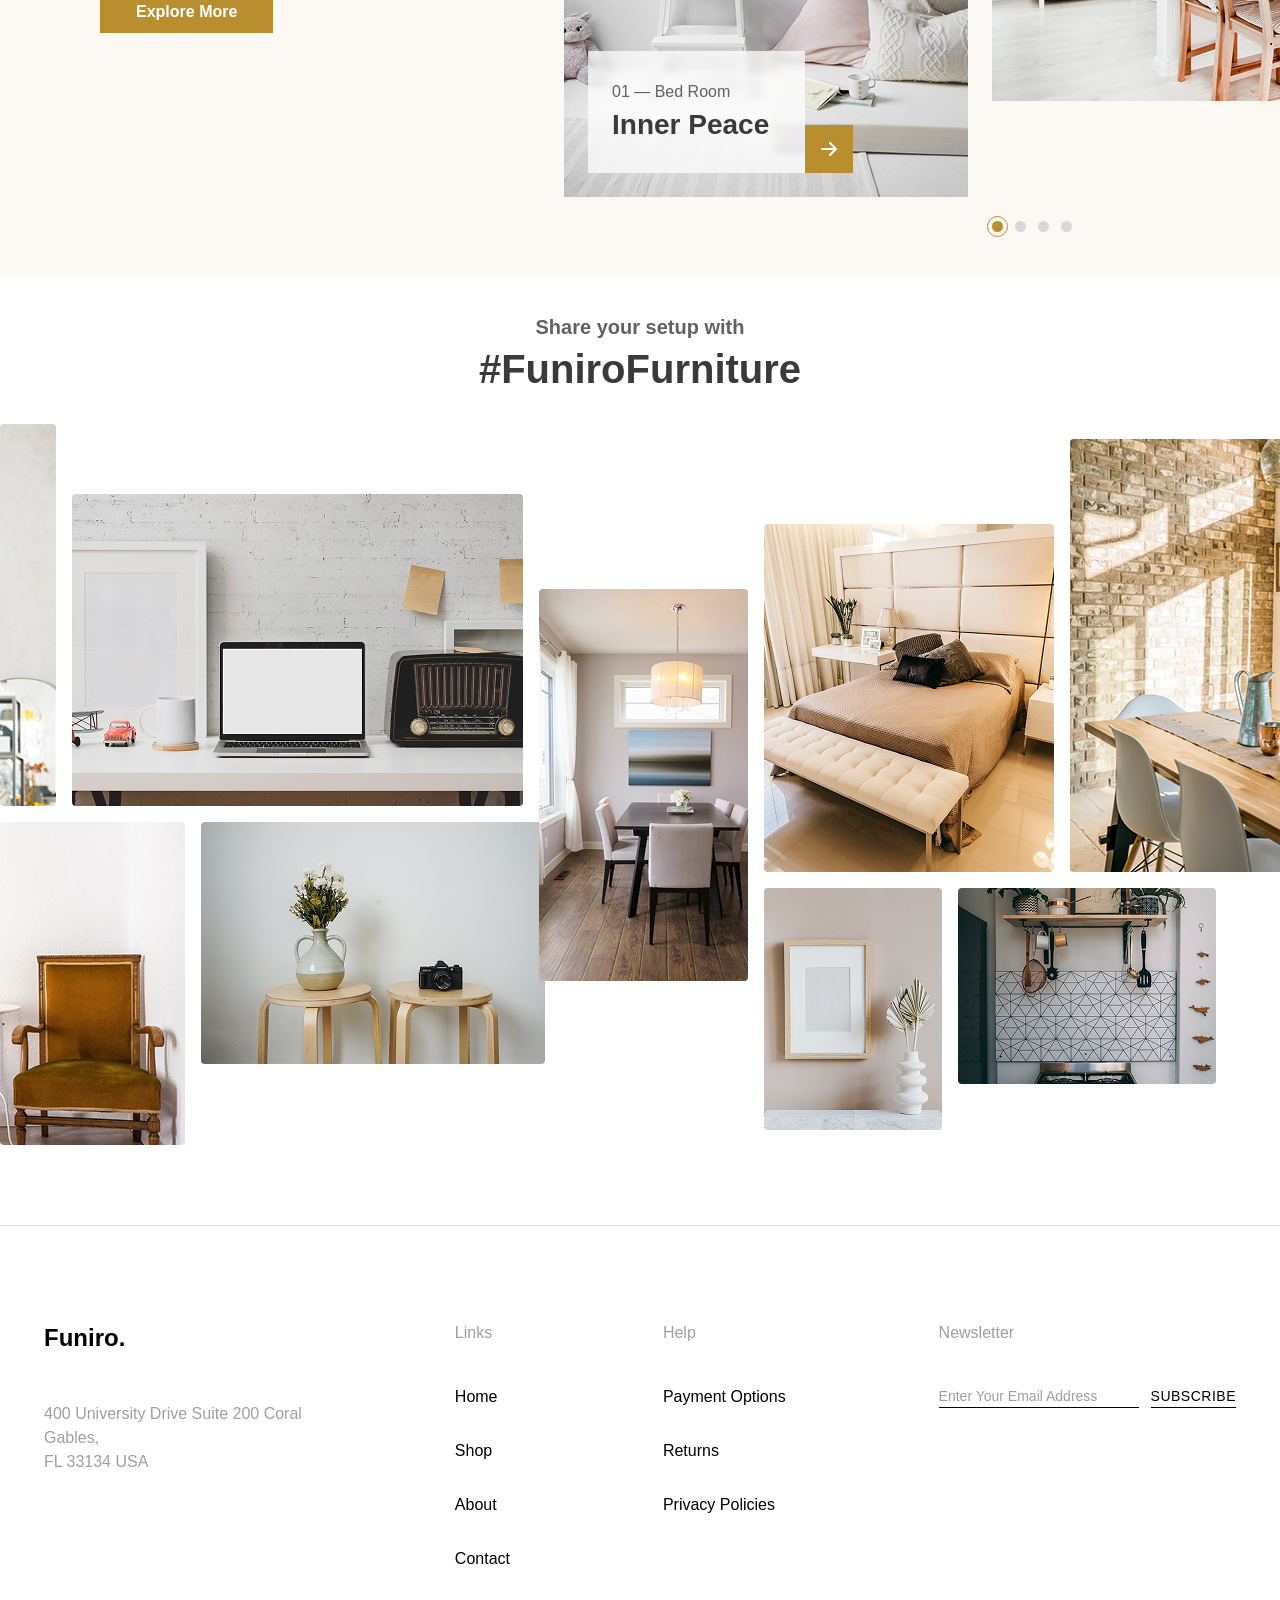
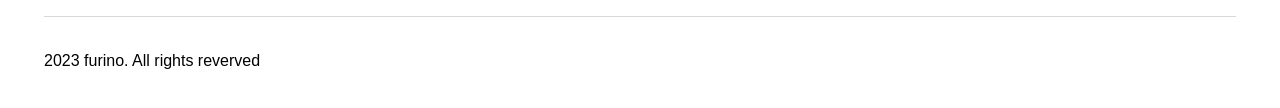
==== commit a295c4c1: "Complete Funiro landing page: added gallery section and footer" ====
--- a/index.html
+++ b/index.html
@@ -238,5 +238,61 @@
         <hr class="furniture-divider" />
       </section>
     </main>
+    <!-- Footer Section -->
+    <footer class="footer">
+      <div class="footer-container">
+        <div class="footer-top">
+          <!-- Company Info Column -->
+          <div class="footer-col footer-brand">
+            <h3 class="footer-logo">Funiro.</h3>
+            <p class="footer-address">
+              400 University Drive Suite 200 Coral<br />
+              Gables,<br />
+              FL 33134 USA
+            </p>
+          </div>
+
+          <!-- Quick Links Column -->
+          <div class="footer-col">
+            <h4 class="footer-heading">Links</h4>
+            <ul class="footer-links">
+              <li><a href="#">Home</a></li>
+              <li><a href="#">Shop</a></li>
+              <li><a href="#">About</a></li>
+              <li><a href="#">Contact</a></li>
+            </ul>
+          </div>
+
+          <!-- Help Column -->
+          <div class="footer-col">
+            <h4 class="footer-heading">Help</h4>
+            <ul class="footer-links">
+              <li><a href="#">Payment Options</a></li>
+              <li><a href="#">Returns</a></li>
+              <li><a href="#">Privacy Policies</a></li>
+            </ul>
+          </div>
+
+          <!-- Newsletter Column -->
+          <div class="footer-col footer-newsletter">
+            <h4 class="footer-heading">Newsletter</h4>
+            <form class="newsletter-form" onsubmit="event.preventDefault()">
+              <input
+                type="email"
+                placeholder="Enter Your Email Address"
+                class="newsletter-input"
+                required
+              />
+              <button type="submit" class="newsletter-btn">SUBSCRIBE</button>
+            </form>
+          </div>
+        </div>
+
+        <!-- Bottom Copyright Divider Line & Text -->
+        <div class="footer-bottom">
+          <p>2023 furino. All rights reverved</p>
+        </div>
+      </div>
+    </footer>
   </body>
 </html>
--- a/css/style.css
+++ b/css/style.css
@@ -792,4 +792,122 @@
   margin-top: 80px;              /* Images se gap */
   margin-bottom: 0;
   width: 100%;
+}
+
+/*Footer Section Styling*/
+.footer {
+  width: 100%;
+  background-color: #FFFFFF;
+  padding: 48px 0 38px 0;
+  font-family: 'Poppins', sans-serif;
+  border-top: none;
+}
+
+.footer-container {
+  max-width: 1240px;
+  margin: 0 auto;
+  padding: 0 24px;
+}
+
+.footer-top {
+  display: flex;
+  justify-content: space-between;
+  align-items: flex-start;
+  gap: 40px;
+  padding-bottom: 48px;
+}
+
+/* Brand Column */
+.footer-logo {
+  font-size: 24px;
+  font-weight: 700;
+  color: #000000;
+  margin-bottom: 50px;
+}
+
+.footer-address {
+  font-size: 16px;
+  font-weight: 400;
+  color: #9F9F9F;
+  line-height: 1.5;
+}
+
+/* Headings & Links */
+.footer-heading {
+  font-size: 16px;
+  font-weight: 500;
+  color: #9F9F9F;
+  margin-bottom: 46px;
+}
+
+.footer-links {
+  list-style: none;
+  padding: 0;
+  margin: 0;
+  display: flex;
+  flex-direction: column;
+  gap: 36px;
+}
+
+.footer-links a {
+  text-decoration: none;
+  font-size: 16px;
+  font-weight: 500;
+  color: #000000;
+  transition: color 0.2s ease;
+}
+
+.footer-links a:hover {
+  color: #B88E2F;
+}
+
+/* Newsletter Input & Button */
+.newsletter-form {
+  display: flex;
+  align-items: center;
+  gap: 12px;
+}
+
+.newsletter-input {
+  border: none;
+  border-bottom: 1px solid #000000;
+  padding-bottom: 3px;
+  font-size: 14px;
+  color: #000000;
+  outline: none;
+  width: 200px;
+}
+
+.newsletter-input::placeholder {
+  color: #9F9F9F;
+}
+
+.newsletter-btn {
+  background: transparent;
+  border: none;
+  border-bottom: 1px solid #000000;
+  padding-bottom: 3px;
+  font-size: 14px;
+  font-weight: 500;
+  color: #000000;
+  cursor: pointer;
+  letter-spacing: 0.5px;
+  transition: opacity 0.2s ease;
+}
+
+.newsletter-btn:hover {
+  opacity: 0.7;
+}
+
+/* Footer Bottom Divider & Copyright */
+.footer-bottom {
+  border-top: 1px solid #D8D8D8;
+  padding-top: 35px;
+}
+
+.footer-bottom p {
+  font-size: 16px;
+  font-weight: 400;
+  color: #000000;
+  margin: 0;
 }
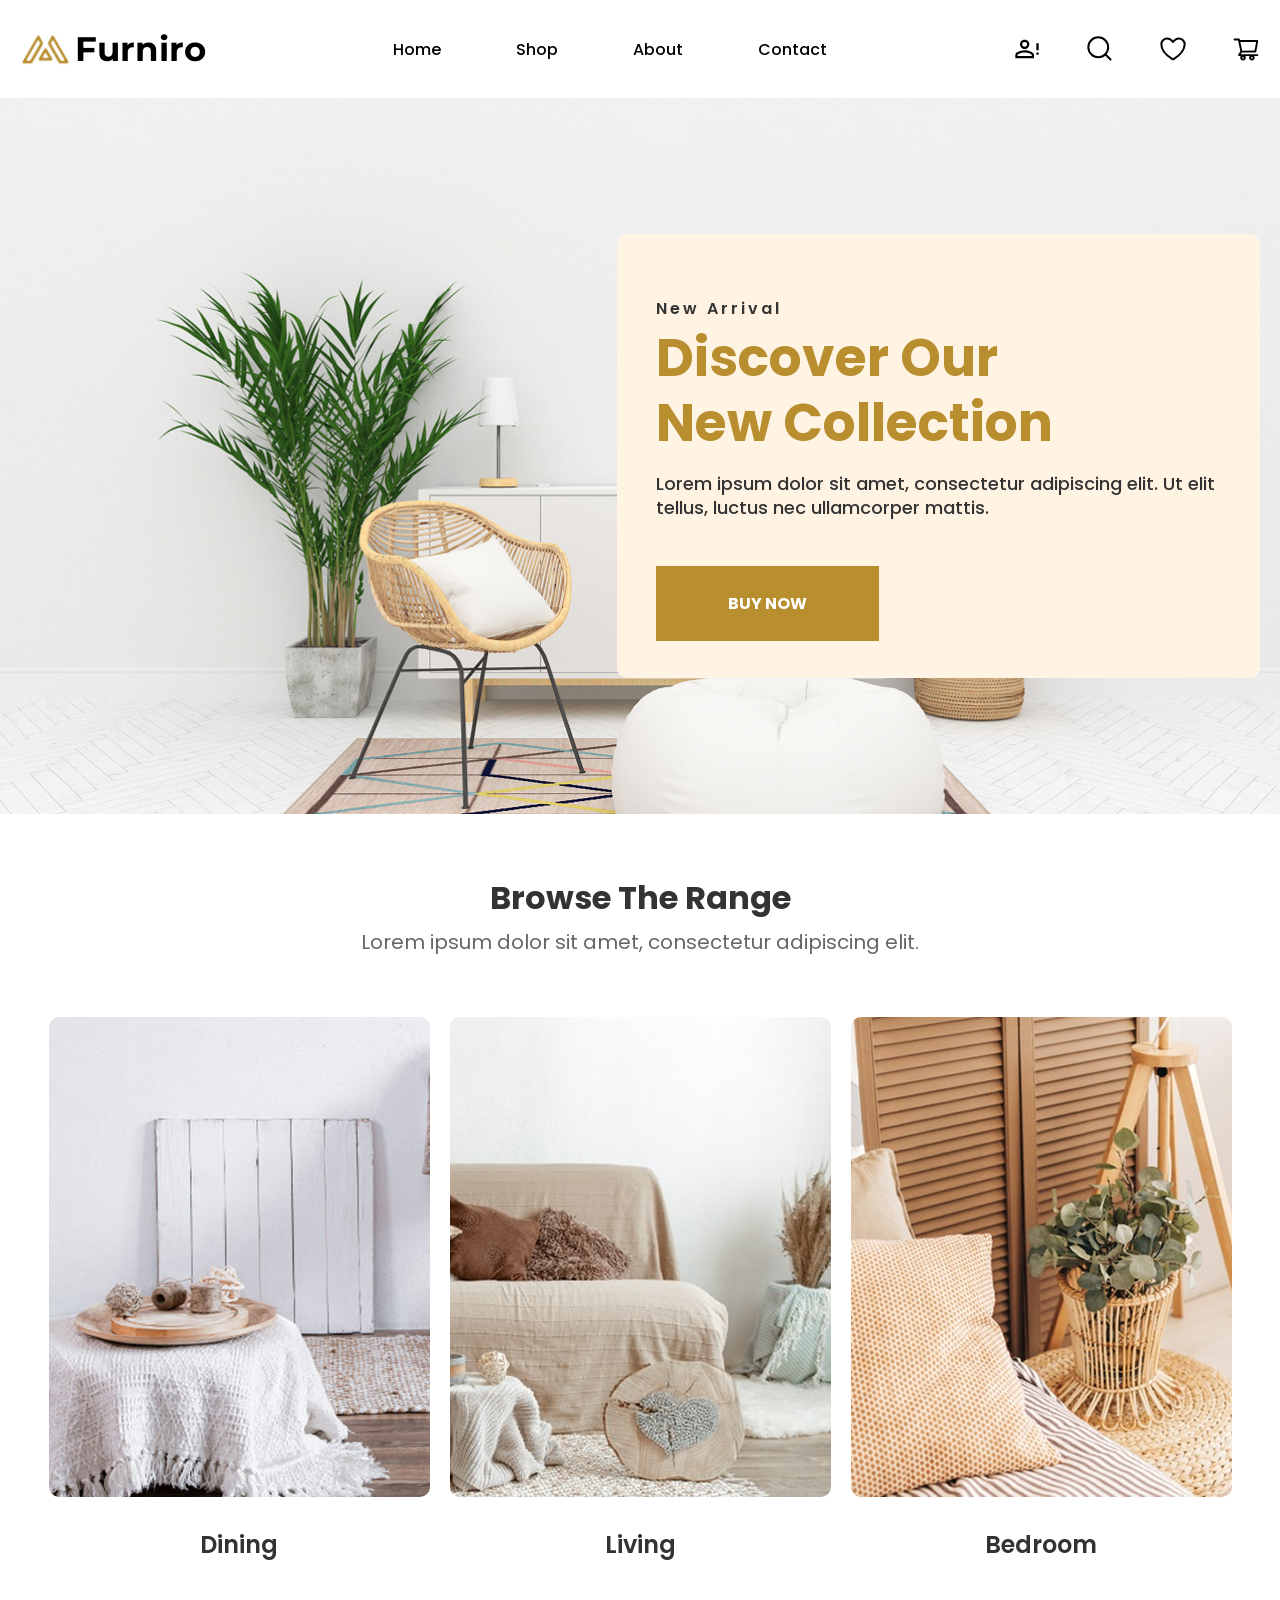
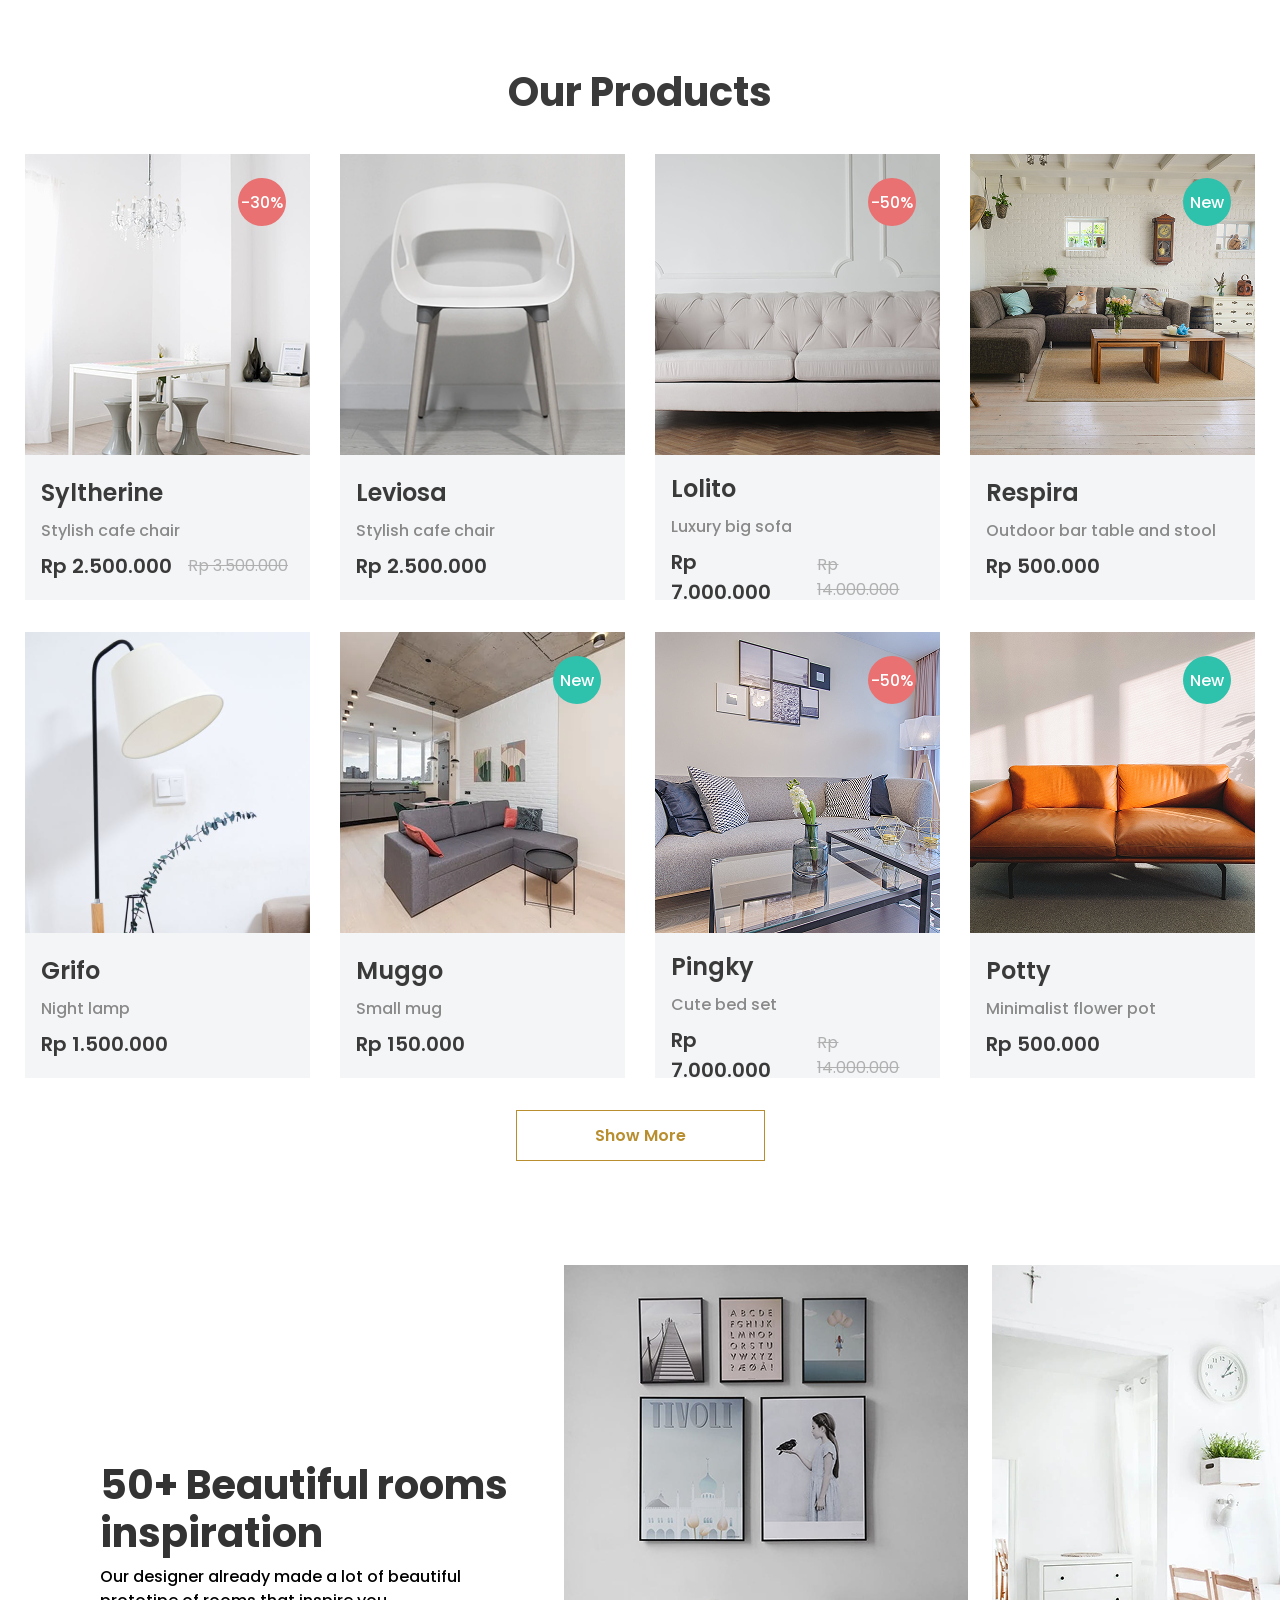
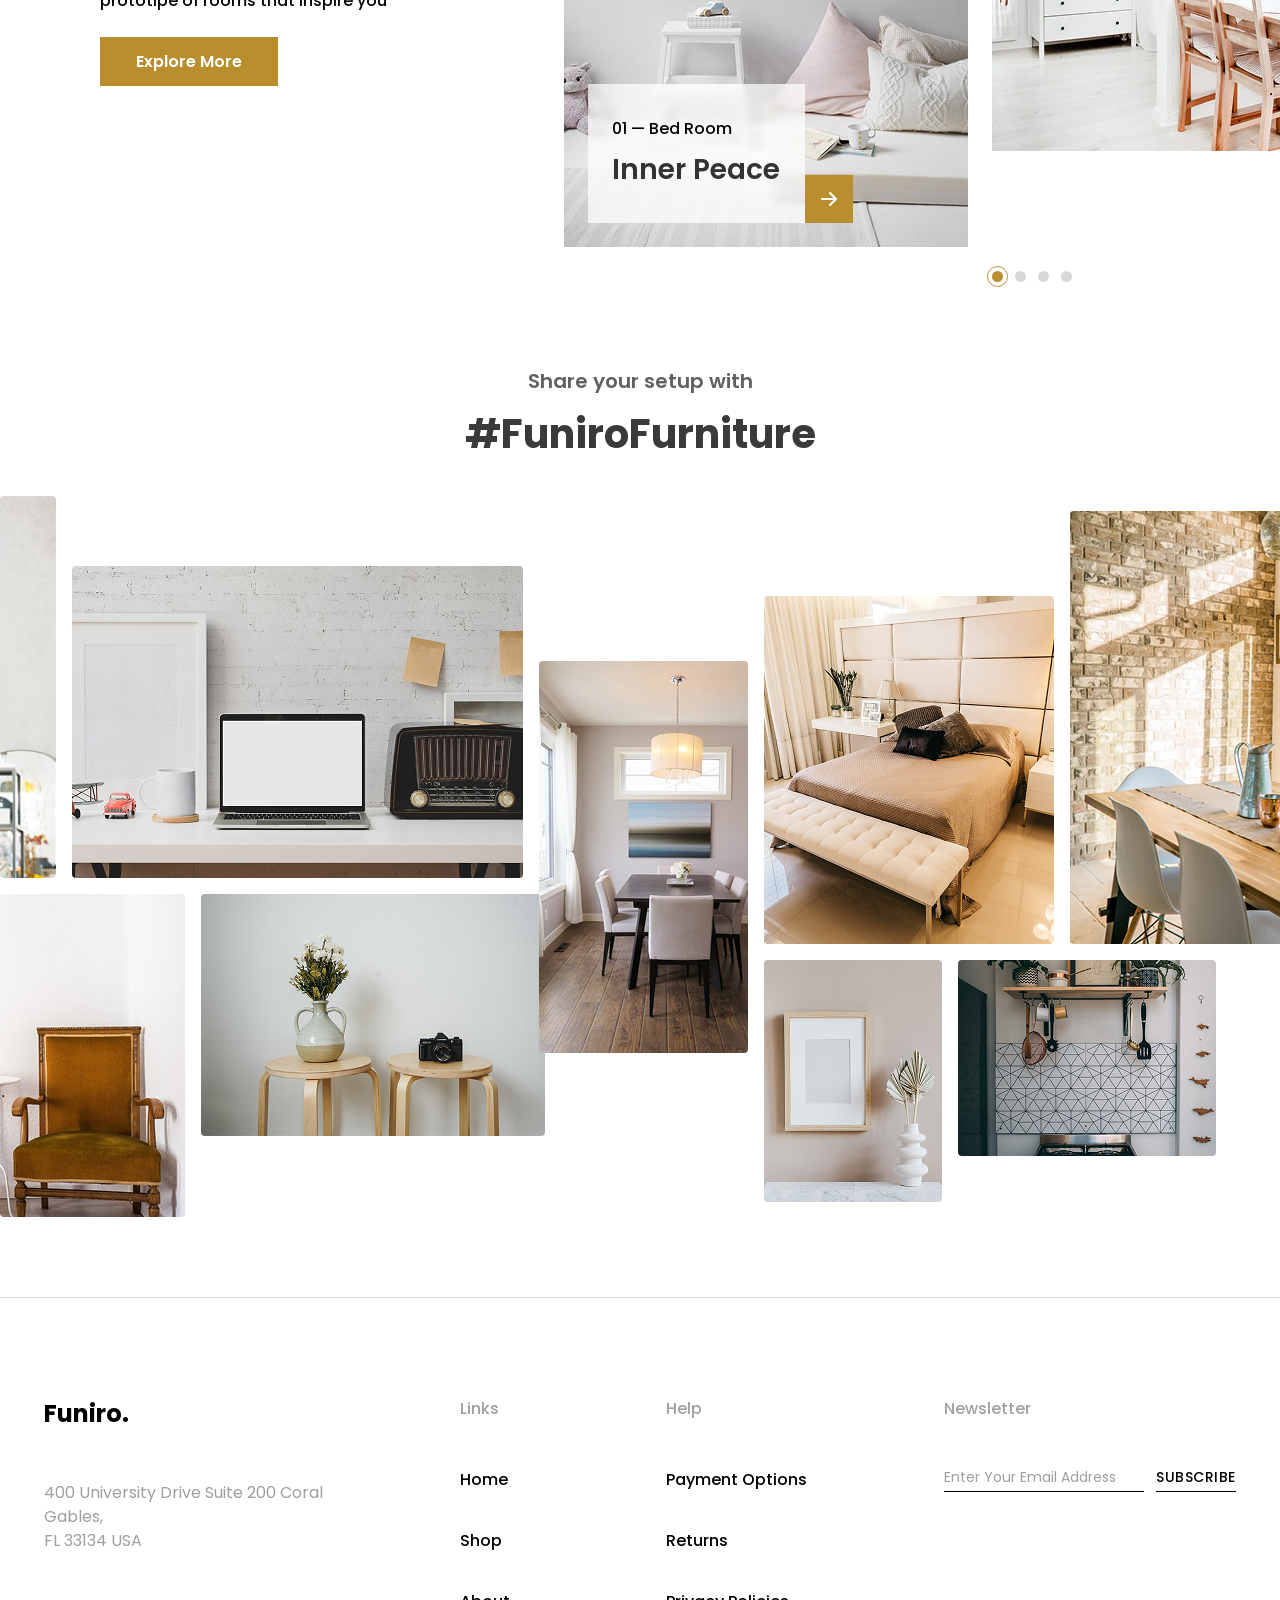
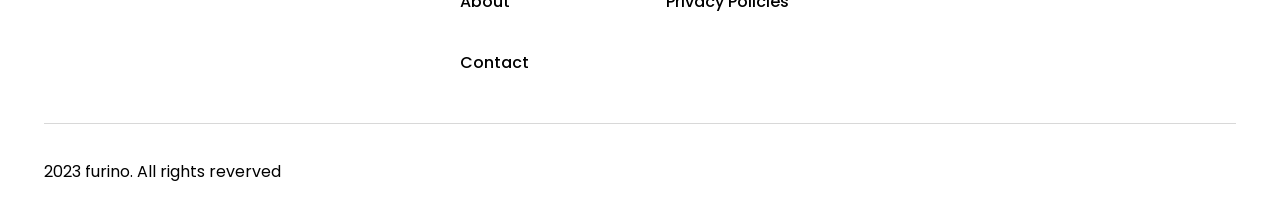
==== commit 0302b942: "Landing Page Full Responsive" ====
--- a/index.html
+++ b/index.html
@@ -14,6 +14,14 @@
           <img src="./assets/images/logo.svg" alt="logo" />
           <span>Furniro</span>
         </div>
+
+        <!-- Pure CSS Hamburger Checkbox & Button -->
+        <input type="checkbox" id="menu-toggle" class="menu-toggle-checkbox" aria-label="Toggle navigation menu" title="Toggle navigation menu" />
+        <label for="menu-toggle" class="hamburger">
+          <span></span>
+          <span></span>
+          <span></span>
+        </label>
 
         <nav class="navbar-links">
           <ul>
--- a/css/style.css
+++ b/css/style.css
@@ -1,3 +1,7 @@
+/* Google Fonts Import */
+@import url('https://fonts.googleapis.com/css2?family=Montserrat:wght@700&family=Poppins:wght@500;600;700&display=swap');
+
+/* Reset & Box Sizing */
 * {
   margin: 0;
   padding: 0;
@@ -23,104 +27,7 @@
   font: inherit;
 }
 
-body {
-  font-family: sans-serif;
-}
-/* Google Fonts Import */
-@import url('https://fonts.googleapis.com/css2?family=Montserrat:wght@700&family=Poppins:wght@500&display=swap');
-
-:root {
-  /* Colors */
-  --bg-white: #ffffff;
-  --text-black: #000000;
-  
-  /* Fonts */
-  --font-logo: 'Montserrat', sans-serif;
-  --font-nav: 'Poppins', sans-serif;
-  
-  /* Sizes & Spacing */
-  --container-max-width: 1286px;
-  --logo-size: 34px;
-  --nav-link-size: 16px;
-  --nav-gap: 75px;
-  --icons-gap: 45px; 
-}
-
-
-
-body {
-  font-family: var(--font-nav);
-  background-color: var(--bg-white);
-}
-
-/* Header & Container */
-header {
-  width: 100%;
-  background-color: var(--bg-white);
-  padding: 28px 0; /* Vertical spacing */
-  display: flex;
-  justify-content: center;
-}
-
-.container {
-  width: 100%;
-  max-width: var(--container-max-width);
-  display: flex;
-  justify-content: space-between;
-  align-items: center;
-  padding: 0 20px; /* Screen sides protection */
-}
-
-/* Logo */
-.logo {
-  display: flex;
-  align-items: center;
-  gap: 5px;
-}
-
-.logo span {
-  font-family: var(--font-logo);
-  font-size: var(--logo-size);
-  font-weight: 700;
-  color: var(--text-black);
-}
-
-/* Navigation Links */
-.navbar-links ul {
-  display: flex;
-  align-items: center;
-  gap: var(--nav-gap);
-}
-
-.navbar-links a {
-  font-family: var(--font-nav);
-  font-size: var(--nav-link-size);
-  font-weight: 500;
-  color: var(--text-black);
-  transition: opacity 0.2s ease;
-}
-
-.navbar-links a:hover {
-  opacity: 0.7;
-}
-
-/* Icons Section */
-.nav-icons {
-  display: flex;
-  align-items: center;
-  gap: var(--icons-gap); /* Exact Figma Gap */
-}
-
-.nav-icons img {
-  width: 28px;
-  height: 28px;
-  cursor: pointer;
-  transition: transform 0.2s ease;
-}
-
-.nav-icons img:hover {
-  transform: scale(1.1);
-}
+/* Centralized Variables */
 :root {
   /* Colors */
   --bg-white: #ffffff;
@@ -132,24 +39,223 @@
   /* Fonts */
   --font-logo: 'Montserrat', sans-serif;
   --font-main: 'Poppins', sans-serif;
+  --font-nav: 'Poppins', sans-serif;
   
-  /* Layout */
+  /* Layout & Spacing */
   --container-max-width: 1286px;
-}
-
-/* Base resets as before... */
-
-/* Hero Section */
+  --logo-size: 34px;
+  --nav-link-size: 16px;
+  --nav-gap: 75px;
+  --icons-gap: 45px; 
+}
+
+body {
+  font-family: var(--font-nav);
+  background-color: var(--bg-white);
+  overflow-x: hidden;
+}
+
+/* Header & Container Setup */
+header {
+  width: 100%;
+  background-color: var(--bg-white);
+  padding: 28px 0;
+  display: flex;
+  justify-content: center;
+  position: relative; /* Pure Header ke zariye dropdown absolute fit hoga */
+  z-index: 1000;
+}
+
+.container {
+  width: 100%;
+  max-width: var(--container-max-width);
+  display: flex;
+  justify-content: space-between;
+  align-items: center;
+  padding: 0 20px;
+}
+
+/* Logo */
+.logo {
+  display: flex;
+  align-items: center;
+  gap: 5px;
+}
+
+.logo span {
+  font-family: var(--font-logo);
+  font-size: var(--logo-size);
+  font-weight: 700;
+  color: var(--text-black);
+}
+
+/* Navigation Links (Desktop) */
+.navbar-links ul {
+  display: flex;
+  align-items: center;
+  gap: var(--nav-gap);
+}
+
+.navbar-links a {
+  font-family: var(--font-nav);
+  font-size: var(--nav-link-size);
+  font-weight: 500;
+  color: var(--text-black);
+  transition: opacity 0.2s ease;
+}
+
+.navbar-links a:hover {
+  opacity: 0.7;
+}
+
+/* Icons Section */
+.nav-icons {
+  display: flex;
+  align-items: center;
+  gap: var(--icons-gap);
+}
+
+.nav-icons img {
+  width: 28px;
+  height: 28px;
+  cursor: pointer;
+  transition: transform 0.2s ease;
+}
+
+.nav-icons img:hover {
+  transform: scale(1.1);
+}
+
+/* Checkbox & Hamburger Default Hide */
+.menu-toggle-checkbox {
+  display: none;
+}
+
+.hamburger {
+  display: none;
+  flex-direction: column;
+  gap: 5px;
+  cursor: pointer;
+  padding: 4px;
+}
+
+.hamburger span {
+  width: 24px;
+  height: 3px;
+  background-color: #000000;
+  border-radius: 2px;
+  transition: all 0.3s ease;
+}
+
+/* ==========================================
+   RESPONSIVE MEDIA QUERIES
+   ========================================== */
+
+/* 1. Large Screen / Laptops Adjustment (max-width: 1100px) */
+@media (max-width: 1100px) {
+  :root {
+    --nav-gap: 40px;
+    --icons-gap: 30px;
+  }
+}
+
+/* 2. Tablets (max-width: 992px) */
+@media (max-width: 992px) {
+  :root {
+    --nav-gap: 25px;
+    --icons-gap: 20px;
+    --logo-size: 28px;
+  }
+  
+  header {
+    padding: 20px 0;
+  }
+  
+  .container {
+    padding: 0 20px;
+  }
+}
+
+/* 3. Mobile Screens (max-width: 768px) */
+@media (max-width: 768px) {
+  header {
+    padding: 16px 0;
+  }
+
+  .hamburger {
+    display: flex; /* Hamburger toggle icon shows up */
+    order: 3;
+  }
+
+  .logo span {
+    font-size: 22px;
+  }
+
+  .logo img {
+    width: 28px;
+  }
+
+  .nav-icons {
+    gap: 12px;
+  }
+
+  .nav-icons img {
+    width: 20px;
+    height: 20px;
+  }
+
+  /* Dropdown Menu Overlay */
+  .navbar-links {
+    position: absolute;
+    top: 100%;
+    left: 0;
+    width: 100%;
+    background-color: #ffffff;
+    box-shadow: 0px 10px 20px rgba(0, 0, 0, 0.1);
+    max-height: 0;
+    overflow: hidden;
+    transition: max-height 0.35s ease, padding 0.3s ease;
+  }
+
+  .navbar-links ul {
+    flex-direction: column;
+    gap: 16px;
+    padding: 0;
+    text-align: center;
+  }
+
+  /* Hamburger Toggle Open State */
+  .menu-toggle-checkbox:checked ~ .navbar-links {
+    max-height: 260px;
+    padding: 20px 0;
+  }
+}
+
+/* 4. Extra Small Mobiles (max-width: 400px) */
+@media (max-width: 400px) {
+  .logo span {
+    font-size: 18px;
+  }
+
+  .nav-icons {
+    gap: 8px;
+  }
+
+  .nav-icons img {
+    width: 18px;
+    height: 18px;
+  }
+}
+/* ==========================================
+   Hero Section Base Styles
+   ========================================== */
 .hero-section {
   width: 100%;
   min-height: 716px; 
-  
-  /* Background Image Setup */
   background-image: url('../assets/images/hero-bg.png'); 
   background-position: center center;
-  background-repeat: no-no-repeat;
+  background-repeat: no-repeat; /* Fixed Typo */
   background-size: cover;
-  
   display: flex;
   align-items: center;
   justify-content: center;
@@ -159,7 +265,7 @@
   width: 100%;
   max-width: var(--container-max-width);
   display: flex;
-  justify-content: flex-end; /* Card right side pe aligned hai */
+  justify-content: flex-end; /* Desktop par card right side par rahega */
   padding: 0 20px;
 }
 
@@ -218,7 +324,99 @@
 .hero-btn:hover {
   background-color: #967123;
 }
-/* Browse The Range Section */
+
+/* ==========================================
+   Hero Section Responsive Media Queries
+   ========================================== */
+
+/* --- 1. Laptops / Smaller Desktops (max-width: 1200px) --- */
+@media (max-width: 1200px) {
+  .hero-section {
+    min-height: 600px;
+  }
+
+  .hero-card {
+    max-width: 550px;
+    padding: 40px 30px;
+  }
+
+  .hero-title {
+    font-size: 42px;
+    line-height: 52px;
+  }
+}
+
+/* --- 2. Tablet Screens (max-width: 992px) --- */
+@media (max-width: 992px) {
+  .hero-section {
+    min-height: 500px;
+    padding: 50px 0;
+  }
+
+  .hero-card {
+    max-width: 480px;
+    padding: 35px 25px;
+  }
+
+  .hero-title {
+    font-size: 34px;
+    line-height: 44px;
+  }
+
+  .hero-description {
+    font-size: 15px;
+    margin-bottom: 28px;
+  }
+
+  .hero-btn {
+    padding: 16px 40px;
+  }
+}
+
+/* --- 3. Mobile Screens (max-width: 768px) --- */
+@media (max-width: 768px) {
+  .hero-section {
+    min-height: 420px;
+    padding: 40px 0;
+  }
+
+  .hero-container {
+    justify-content: center; /* Mobile par card center ho jayega */
+    padding: 0 16px;
+  }
+
+  .hero-card {
+    max-width: 100%;
+    padding: 28px 20px;
+  }
+
+  .hero-subheading {
+    font-size: 13px;
+    letter-spacing: 1.5px;
+  }
+
+  .hero-title {
+    font-size: 26px;
+    line-height: 34px;
+    margin-bottom: 12px;
+  }
+
+  .hero-description {
+    font-size: 14px;
+    line-height: 20px;
+    margin-bottom: 20px;
+  }
+
+  .hero-btn {
+    width: 100%;
+    text-align: center;
+    padding: 14px 0;
+    font-size: 14px;
+  }
+}
+/* ==========================================
+   Browse The Range Section
+   ========================================== */
 .range-section {
   width: 100%;
   padding: 60px 20px;
@@ -254,14 +452,13 @@
 /* Category Grid */
 .range-grid {
   display: flex;
-  justify-content: space-between;
+  justify-content: center;
   gap: 20px;
   flex-wrap: wrap;
 }
 
 .range-card {
-  flex: 1;
-  min-width: 300px;
+  flex: 1 1 300px;
   max-width: 381px;
   display: flex;
   flex-direction: column;
@@ -284,7 +481,7 @@
 }
 
 .range-card:hover .range-img-wrapper img {
-  transform: scale(1.03); /* Soft hover effect */
+  transform: scale(1.03);
 }
 
 .range-card-title {
@@ -294,7 +491,81 @@
   color: var(--text-dark);
   margin-top: 30px;
 }
-/* Products Section */
+
+/* ==========================================
+   Browse The Range Responsive Styling
+   ========================================== */
+
+/* --- 1. Tablet Screens (max-width: 992px) --- */
+@media (max-width: 992px) {
+  .range-section {
+    padding: 40px 20px;
+  }
+
+  .range-header {
+    margin-bottom: 40px;
+  }
+
+  .range-title {
+    font-size: 28px;
+  }
+
+  .range-subtitle {
+    font-size: 18px;
+  }
+
+  .range-img-wrapper {
+    height: 380px;
+  }
+
+  .range-card-title {
+    font-size: 20px;
+    margin-top: 20px;
+  }
+}
+
+/* --- 2. Mobile Screens (max-width: 768px) --- */
+@media (max-width: 768px) {
+  .range-section {
+    padding: 30px 16px;
+  }
+
+  .range-header {
+    margin-bottom: 30px;
+  }
+
+  .range-title {
+    font-size: 24px;
+  }
+
+  .range-subtitle {
+    font-size: 15px;
+  }
+
+  .range-card {
+    flex: 1 1 100%;
+    max-width: 100%;
+  }
+
+  .range-img-wrapper {
+    height: 320px;
+  }
+
+  .range-card-title {
+    font-size: 18px;
+    margin-top: 16px;
+  }
+}
+
+/* --- 3. Extra Small Mobiles (max-width: 480px) --- */
+@media (max-width: 480px) {
+  .range-img-wrapper {
+    height: 260px; /* Small screen par aspect ratio perfect rakhega */
+  }
+}
+/* ==========================================
+   Products Grid Section Base Styles
+   ========================================== */
 .products-section {
   width: 100%;
   padding: 40px 20px 60px;
@@ -317,14 +588,15 @@
 
 .products-grid {
   display: grid;
-  grid-template-columns: repeat(auto-fill, minmax(285px, 1fr));
+  grid-template-columns: repeat(auto-fill, minmax(280px, 1fr));
   gap: 32px 24px;
   justify-items: center;
 }
 
 /* Product Card Structure */
 .product-card {
-  width: 285px;
+  width: 100%;
+  max-width: 285px;
   height: 446px;
   background-color: #F4F5F7;
   position: relative;
@@ -418,13 +690,7 @@
   text-decoration: line-through;
 }
 
-/* 1. Parent Card (Pehle ye zaroor likho) */
-.product-card {
-  position: relative;
-  overflow: hidden;
-}
-
-/* 2. Product Hover Overlay Container */
+/* Product Hover Overlay Container */
 .product-overlay {
   position: absolute;
   top: 0;
@@ -438,18 +704,16 @@
   justify-content: center;
   gap: 24px;
   opacity: 0;
-  pointer-events: none; /* Mouse jab tak overlay par na aaye, tab tak click disable */
+  pointer-events: none;
   transition: opacity 0.3s ease;
   z-index: 10;
 }
 
-/* 3. Card par hover par Overlay show karna */
 .product-card:hover .product-overlay {
   opacity: 1;
-  pointer-events: auto; /* Hover hote hi clicks enable */
-}
-
-/* 4. Overlay Buttons & Actions */
+  pointer-events: auto;
+}
+
 .add-to-cart-btn {
   background-color: #FFFFFF;
   color: var(--primary-color);
@@ -495,7 +759,6 @@
   display: block;
 }
 
-/* 5. Show More Button */
 .more-btn-wrapper {
   margin-top: 32px;
 }
@@ -516,15 +779,70 @@
   background-color: var(--primary-color);
   color: #FFFFFF;
 }
-/* Variables for Section Colors */
-:root {
-  --primary-color: #B88E2F;
-  --bg-light: #FCF8F3;
-  --text-dark: #3A3A3A;
-  --text-gray: #616161;
-}
-
-/* Outer Section */
+
+/* ==========================================
+   Products Grid Responsive Media Queries
+   ========================================== */
+
+/* 1. Tablets (max-width: 992px) */
+@media (max-width: 992px) {
+  .products-title {
+    font-size: 32px;
+    margin-bottom: 24px;
+  }
+
+  .products-grid {
+    gap: 24px 16px;
+  }
+}
+
+/* 2. Mobile Screens (max-width: 768px) */
+@media (max-width: 768px) {
+  .products-section {
+    padding: 30px 16px 40px;
+  }
+
+  .products-title {
+    font-size: 26px;
+  }
+
+  .products-grid {
+    grid-template-columns: repeat(auto-fill, minmax(250px, 1fr));
+    gap: 20px;
+  }
+
+  .product-card {
+    max-width: 100%;
+    height: auto;
+  }
+
+  .product-img-box {
+    height: 260px;
+  }
+
+  .show-more-btn {
+    width: 100%;
+    padding: 12px 0;
+  }
+}
+
+/* 3. Small Mobile Devices (max-width: 480px) */
+@media (max-width: 480px) {
+  .products-grid {
+    grid-template-columns: 1fr; /* Single Column Card Layout */
+  }
+
+  .badge {
+    top: 16px;
+    right: 16px;
+    width: 40px;
+    height: 40px;
+    font-size: 13px;
+  }
+}
+/* ==========================================
+   Rooms Section Base Styles
+   ========================================== */
 .rooms-section {
   background-color: var(--bg-light);
   padding: 44px 0;
@@ -538,7 +856,8 @@
   display: flex;
   align-items: center;
   gap: 42px;
-  padding-left: 100px; /* Aligns left content */
+  padding-left: 100px; /* Desktop Alignment */
+  padding-right: 20px;
 }
 
 /* Left Content Styles */
@@ -585,6 +904,7 @@
 .rooms-slider-wrapper {
   position: relative;
   flex-grow: 1;
+  width: 100%;
 }
 
 .rooms-slider {
@@ -600,7 +920,7 @@
   width: 372px;
   height: 486px;
   flex-shrink: 0;
-  cursor: pointer; /* Pointer to show clickable */
+  cursor: pointer;
   transition: all 0.4s ease;
 }
 
@@ -610,7 +930,7 @@
   object-fit: cover;
 }
 
-/* Active First Card (Taller as per Figma design) */
+/* Active First Card */
 .room-card-active {
   width: 404px;
   height: 582px;
@@ -666,7 +986,7 @@
 .slider-next-arrow {
   position: absolute;
   top: 40%;
-  left: 750px; /* Positions perfectly on the second card */
+  left: 750px;
   width: 48px;
   height: 48px;
   background-color: #FFFFFF;
@@ -692,7 +1012,6 @@
   gap: 12px;
   margin-top: 24px;
   padding-left: 428px;
-
 }
 
 .dot {
@@ -709,18 +1028,120 @@
   outline: 1px solid var(--primary-color, #B88E2F);
   outline-offset: 4px;
 }
-/*Funiro Furniture Gallery Section */
+
+/* ==========================================
+   Rooms Slider Responsive Styling
+   ========================================== */
+
+/* 1. Large Laptops / Tablets (max-width: 1200px) */
+@media (max-width: 1200px) {
+  .rooms-container {
+    padding-left: 40px;
+    gap: 30px;
+  }
+
+  .slider-next-arrow {
+    left: auto;
+    right: 20px;
+  }
+
+  .slider-dots {
+    padding-left: 0;
+  }
+}
+
+/* 2. Tablets (max-width: 992px) */
+@media (max-width: 992px) {
+  .rooms-container {
+    flex-direction: column;
+    padding-left: 20px;
+    align-items: flex-start;
+  }
+
+  .rooms-content {
+    max-width: 100%;
+    margin-bottom: 20px;
+  }
+
+  .rooms-title {
+    font-size: 32px;
+  }
+
+  .slider-dots {
+    justify-content: center;
+    width: 100%;
+  }
+}
+
+/* 3. Mobile Screens (max-width: 768px) */
+@media (max-width: 768px) {
+  .rooms-section {
+    padding: 30px 0;
+  }
+
+  .rooms-container {
+    padding: 0 16px;
+  }
+
+  .rooms-title {
+    font-size: 26px;
+  }
+
+  .rooms-desc {
+    font-size: 14px;
+    margin-bottom: 20px;
+  }
+
+  .rooms-btn {
+    width: 100%;
+    text-align: center;
+  }
+
+  /* Slider items auto scale on Mobile */
+  .room-card, .room-card-active {
+    width: 280px;
+    height: 380px;
+  }
+
+  .room-badge-text {
+    padding: 16px;
+    width: 160px;
+  }
+
+  .room-category {
+    font-size: 13px;
+  }
+
+  .room-name {
+    font-size: 20px;
+  }
+
+  .room-arrow-btn {
+    width: 38px;
+    height: 38px;
+  }
+
+  .slider-next-arrow {
+    top: 35%;
+    right: 10px;
+    width: 40px;
+    height: 40px;
+  }
+}
+/* ==========================================
+   Funiro Furniture Gallery Section Base
+   ========================================== */
 .furniture-section {
   width: 100%;
   padding: 40px 0 50px 0;
   background-color: #FFFFFF;
   overflow: hidden;
-  /* border-bottom: 1px solid #D8D8D8; Neeche wali horizontal line */
 }
 
 .furniture-header {
   text-align: center;
   margin-bottom: 32px;
+  padding: 0 16px;
 }
 
 .furniture-subtitle {
@@ -738,7 +1159,7 @@
   color: #3A3A3A;
 }
 
-/* Gallery Wrapper (Asymmetric Masonry) */
+/* Gallery Wrapper (Asymmetric Masonry Desktop) */
 .furniture-gallery {
   display: flex;
   justify-content: center;
@@ -775,7 +1196,7 @@
   box-shadow: 0px 8px 20px rgba(0,0,0,0.12);
 }
 
-/* Specific Image Dimensions matching Figma */
+/* Specific Image Dimensions matching Figma Desktop */
 .img-g1 { width: 274px; height: 382px; }
 .img-g2 { width: 381px; height: 323px; }
 .img-g3 { width: 451px; height: 312px; }
@@ -788,13 +1209,101 @@
 
 .furniture-divider {
   border: none;
-  border-top: 1px solid #D8D8D8; /* Line ka color */
-  margin-top: 80px;              /* Images se gap */
+  border-top: 1px solid #D8D8D8;
+  margin-top: 80px;
   margin-bottom: 0;
   width: 100%;
 }
 
-/*Footer Section Styling*/
+/* ==========================================
+   Furniture Gallery Responsive Styling
+   ========================================== */
+
+/* 1. Large Screen Adjustments (max-width: 1200px) */
+@media (max-width: 1200px) {
+  .furniture-gallery {
+    transform: scale(0.85);
+    transform-origin: center;
+  }
+}
+
+/* 2. Tablets (max-width: 992px) */
+@media (max-width: 992px) {
+  .furniture-subtitle {
+    font-size: 18px;
+  }
+
+  .furniture-title {
+    font-size: 32px;
+  }
+
+  .furniture-gallery {
+    transform: scale(1);
+    flex-wrap: wrap;
+    padding: 0 16px;
+  }
+
+  .furniture-divider {
+    margin-top: 40px;
+  }
+}
+
+/* 3. Mobile Screens (max-width: 768px) */
+@media (max-width: 768px) {
+  .furniture-section {
+    padding: 30px 0 30px 0;
+  }
+
+  .furniture-header {
+    margin-bottom: 24px;
+  }
+
+  .furniture-subtitle {
+    font-size: 15px;
+  }
+
+  .furniture-title {
+    font-size: 24px;
+  }
+
+  /* Mobile par grid/row flexible stack ho jayega */
+  .furniture-gallery {
+    flex-direction: column;
+    align-items: center;
+    gap: 12px;
+  }
+
+  .gallery-col, 
+  .gallery-row {
+    flex-direction: column;
+    width: 100%;
+    align-items: center;
+    gap: 12px;
+  }
+
+  /* All images auto fit inside mobile viewport */
+  .furniture-gallery img {
+    width: 100% !important;
+    max-width: 360px !important;
+    height: 240px !important;
+  }
+
+  .furniture-divider {
+    margin-top: 30px;
+  }
+}
+
+/* 4. Extra Small Mobiles (max-width: 480px) */
+@media (max-width: 480px) {
+  .furniture-gallery img {
+    max-width: 100% !important;
+    height: 200px !important;
+  }
+}
+
+/* ==========================================
+   Footer Section Styling
+   ========================================== */
 .footer {
   width: 100%;
   background-color: #FFFFFF;
@@ -815,6 +1324,7 @@
   align-items: flex-start;
   gap: 40px;
   padding-bottom: 48px;
+  flex-wrap: wrap; /* Safety for scaling */
 }
 
 /* Brand Column */
@@ -910,4 +1420,75 @@
   font-weight: 400;
   color: #000000;
   margin: 0;
+}
+
+/* ==========================================
+   Footer Responsive Breakpoints
+   ========================================== */
+
+/* 1. Tablets (max-width: 992px) */
+@media (max-width: 992px) {
+  .footer-top {
+    display: grid;
+    grid-template-columns: repeat(2, 1fr);
+    gap: 40px 20px;
+    padding-bottom: 36px;
+  }
+
+  .footer-logo,
+  .footer-heading {
+    margin-bottom: 24px;
+  }
+
+  .footer-links {
+    gap: 20px;
+  }
+}
+
+/* 2. Mobile Screens (max-width: 768px) */
+@media (max-width: 768px) {
+  .footer {
+    padding: 36px 0 24px 0;
+  }
+
+  .footer-top {
+    grid-template-columns: 1fr; /* Single column stack */
+    gap: 32px;
+  }
+
+  .newsletter-form {
+    flex-direction: row;
+    width: 100%;
+  }
+
+  .newsletter-input {
+    flex-grow: 1;
+    width: auto;
+  }
+
+  .footer-bottom {
+    padding-top: 24px;
+    text-align: center;
+  }
+
+  .footer-bottom p {
+    font-size: 14px;
+  }
+}
+
+/* 3. Small Mobile Devices (max-width: 480px) */
+@media (max-width: 480px) {
+  .newsletter-form {
+    flex-direction: column;
+    align-items: flex-start;
+    gap: 16px;
+  }
+
+  .newsletter-input {
+    width: 100%;
+  }
+
+  .newsletter-btn {
+    align-self: flex-start;
+  }
 }
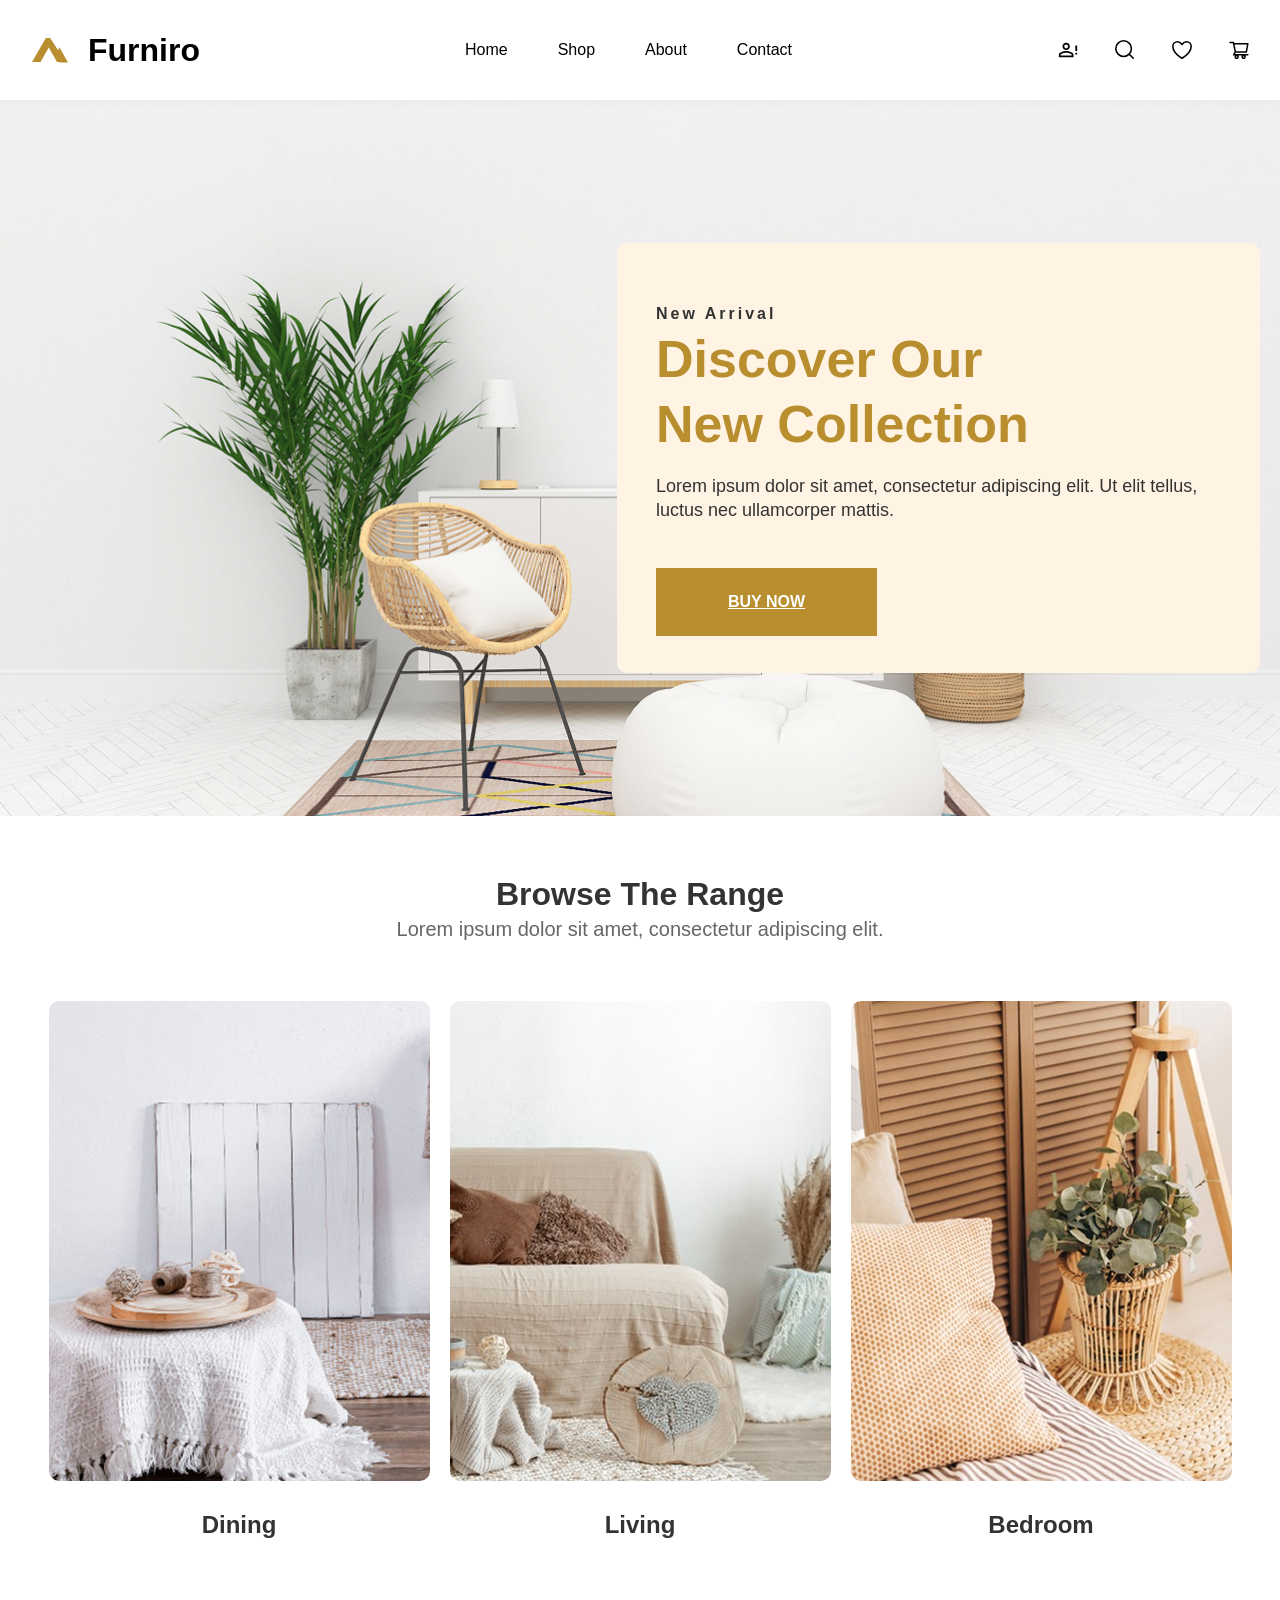
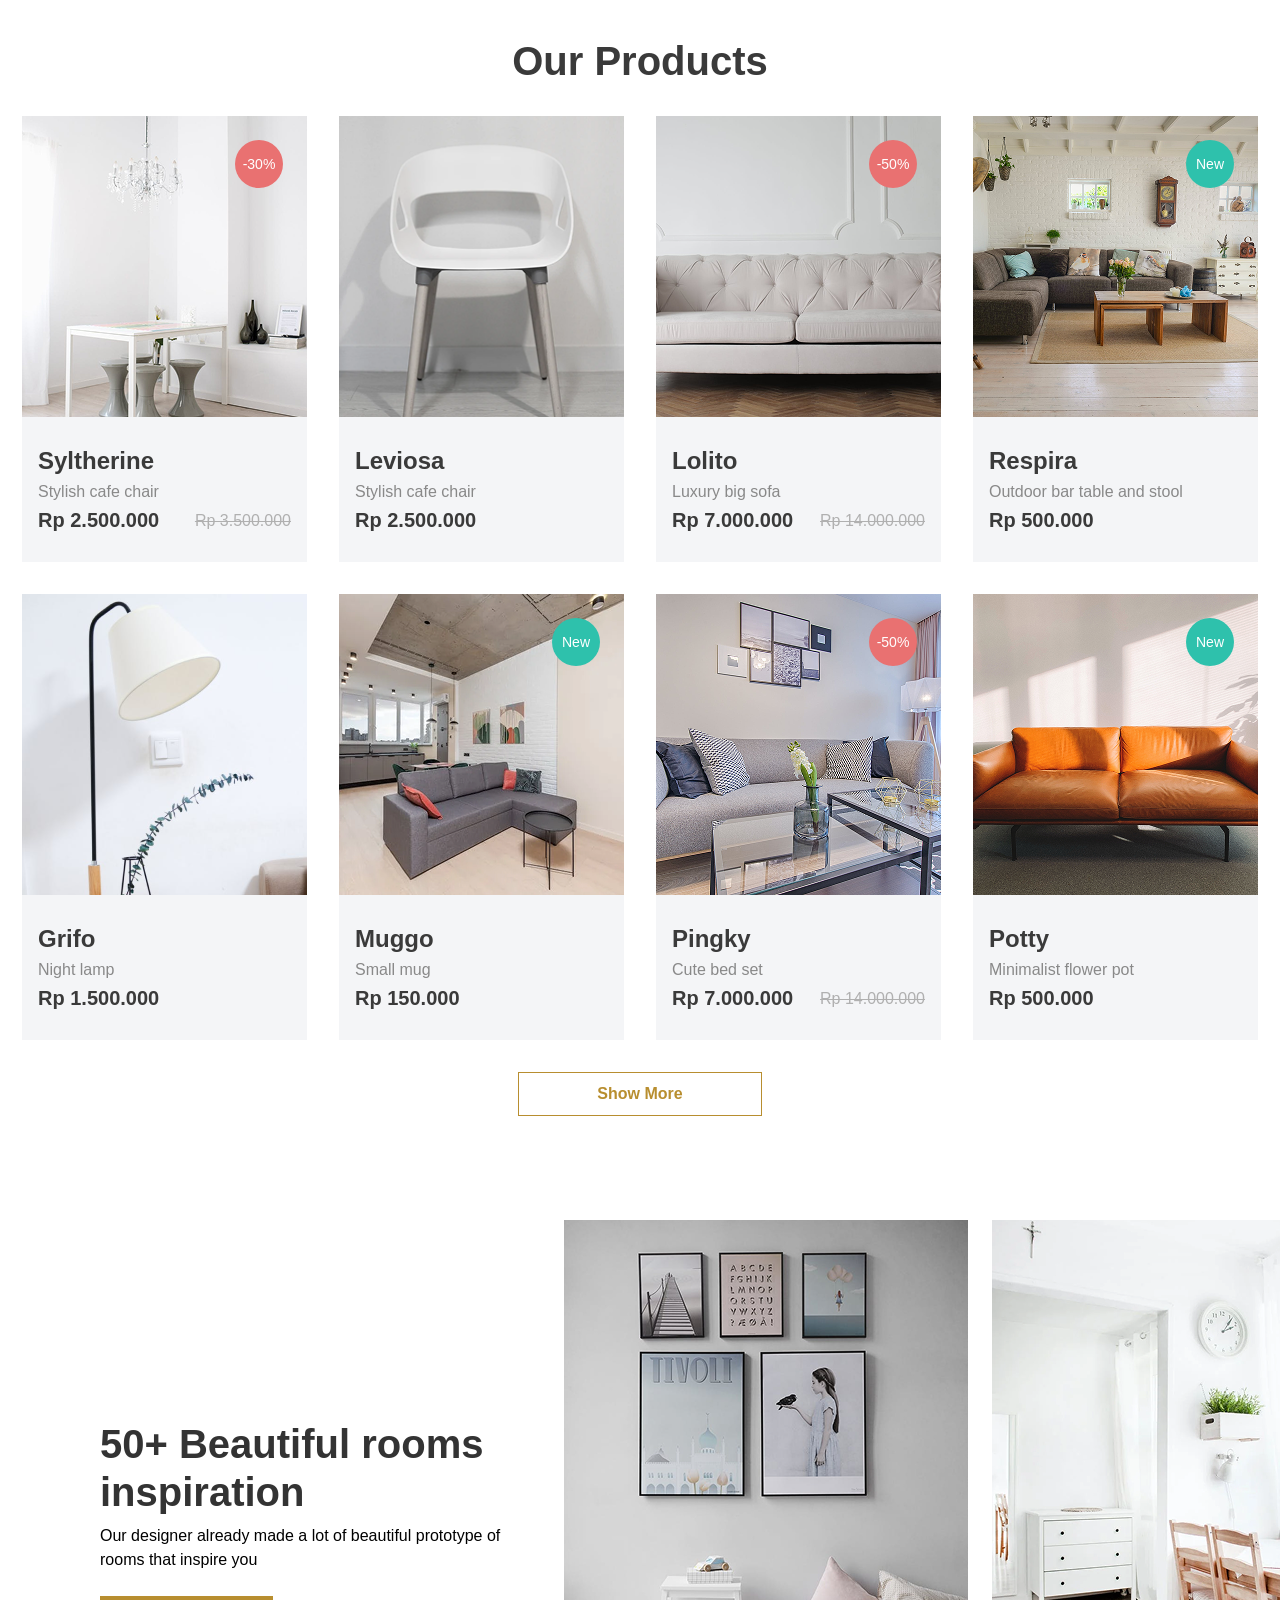
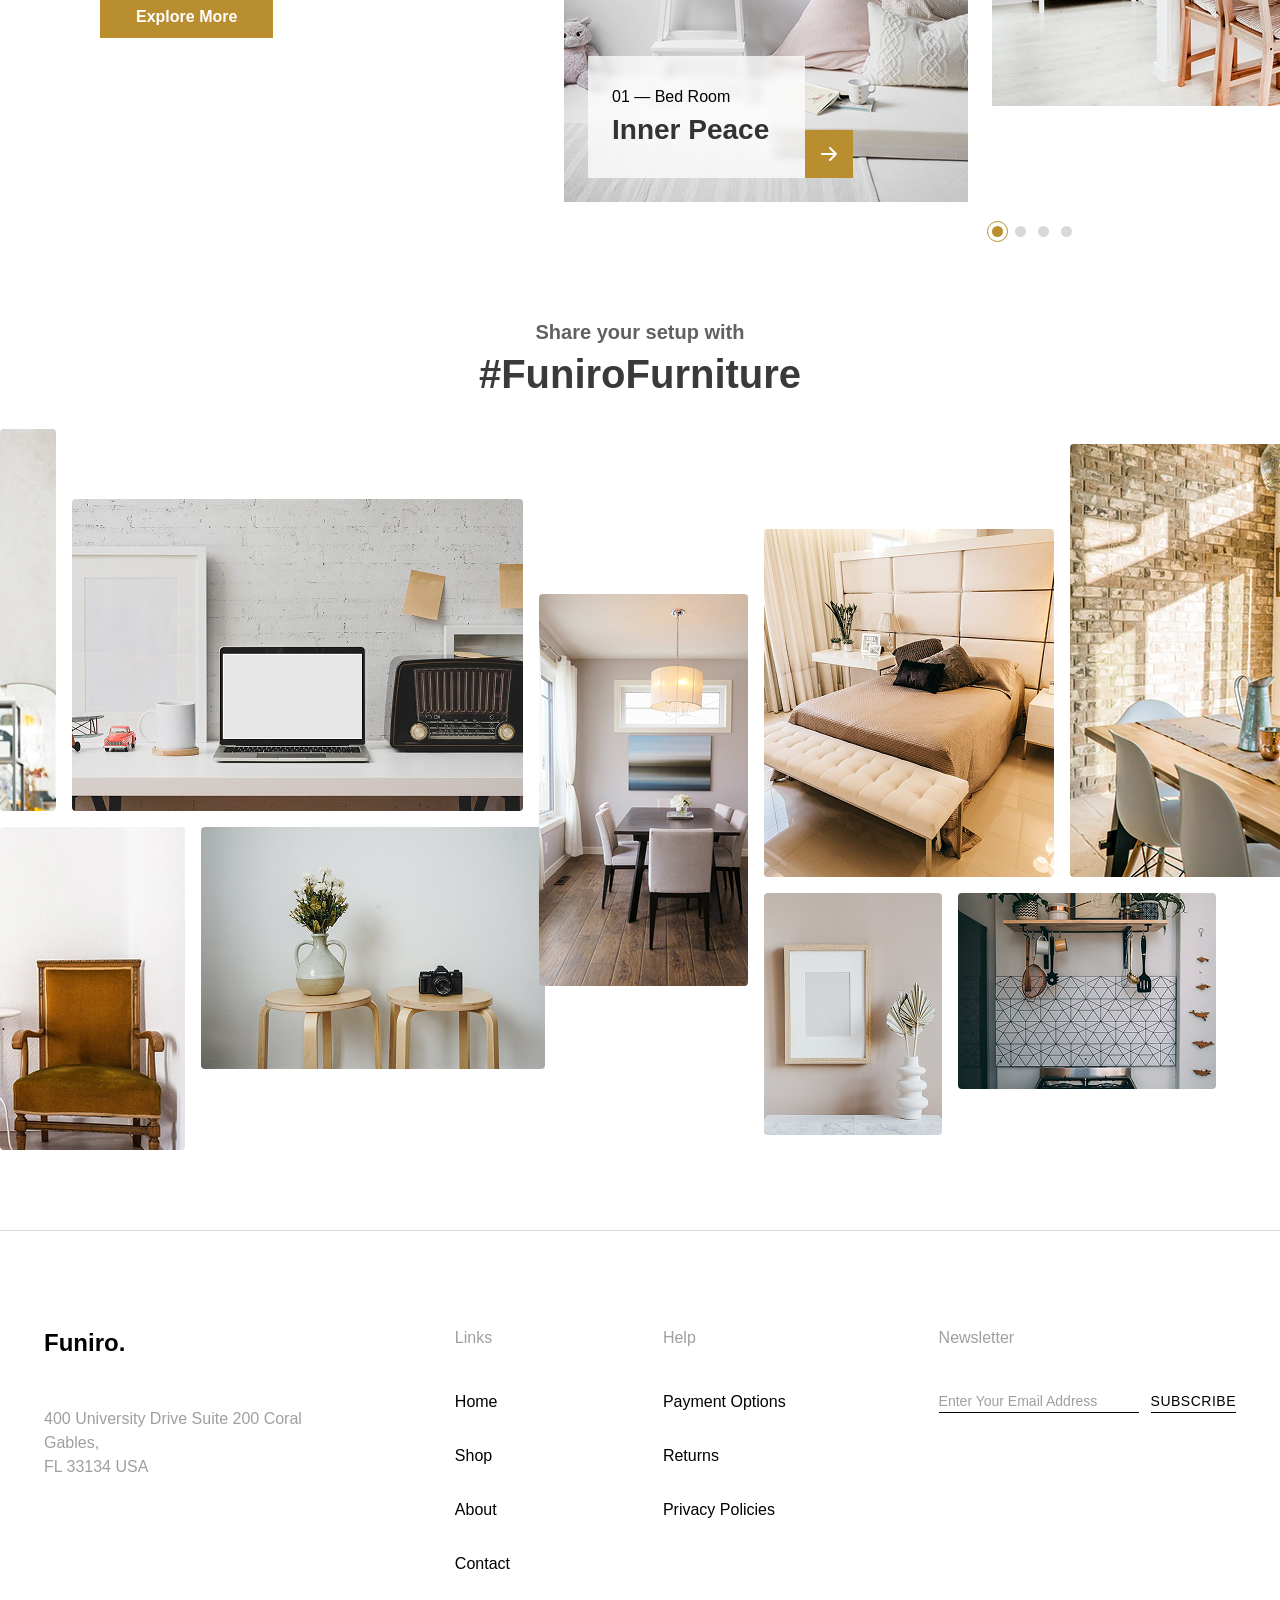
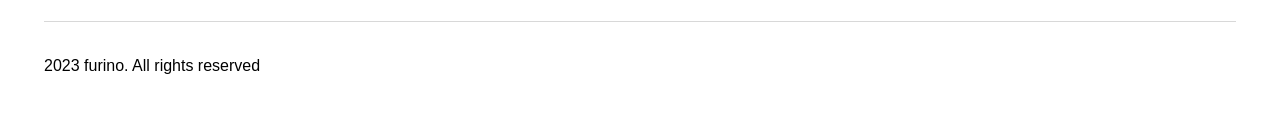
==== commit fb9a51ba: "feat: final project completion" ====
--- a/index.html
+++ b/index.html
@@ -3,43 +3,14 @@
   <head>
     <meta charset="UTF-8" />
     <meta name="viewport" content="width=device-width, initial-scale=1.0" />
-    <title>Furniture Website</title>
+    <title>Furniro - Home</title>
     <link rel="stylesheet" href="./css/style.css" />
-    <script defer src="./js/app.js"></script>
+    <link rel="stylesheet" href="./css/responsive.css" />
   </head>
   <body>
-    <header>
-      <div class="container">
-        <div class="logo">
-          <img src="./assets/images/logo.svg" alt="logo" />
-          <span>Furniro</span>
-        </div>
-
-        <!-- Pure CSS Hamburger Checkbox & Button -->
-        <input type="checkbox" id="menu-toggle" class="menu-toggle-checkbox" aria-label="Toggle navigation menu" title="Toggle navigation menu" />
-        <label for="menu-toggle" class="hamburger">
-          <span></span>
-          <span></span>
-          <span></span>
-        </label>
-
-        <nav class="navbar-links">
-          <ul>
-            <li><a href="#">Home</a></li>
-            <li><a href="#">Shop</a></li>
-            <li><a href="#">About</a></li>
-            <li><a href="#">Contact</a></li>
-          </ul>
-        </nav>
-
-        <div class="nav-icons">
-          <img src="./assets/icons/account-icon.svg" alt="Account" />
-          <img src="./assets/icons/search-icon.svg" alt="Search" />
-          <img src="./assets/icons/heart-icon.svg" alt="Wishlist" />
-          <img src="./assets/icons/cart-icon.svg" alt="Cart" />
-        </div>
-      </div>
-    </header>
+    <!-- Header Placement -->
+    <header class="navbar" id="site-header"></header>
+
     <main>
       <!-- Hero Section -->
       <section class="hero-section">
@@ -49,6 +20,7 @@
           </div>
         </div>
       </section>
+
       <!-- Browse The Range Section -->
       <section class="range-section">
         <div class="range-container">
@@ -64,6 +36,7 @@
           </div>
         </div>
       </section>
+
       <!-- Our Products Section -->
       <section class="products-section">
         <div class="products-container">
@@ -78,6 +51,7 @@
           </div>
         </div>
       </section>
+
       <!-- Rooms Inspiration Section -->
       <section class="rooms-section">
         <div class="rooms-container">
@@ -85,7 +59,7 @@
           <div class="rooms-content">
             <h2 class="rooms-title">50+ Beautiful rooms inspiration</h2>
             <p class="rooms-desc">
-              Our designer already made a lot of beautiful prototipe of rooms
+              Our designer already made a lot of beautiful prototype of rooms
               that inspire you
             </p>
             <button class="rooms-btn">Explore More</button>
@@ -106,7 +80,7 @@
                     <span class="room-category">01 &mdash; Bed Room</span>
                     <h3 class="room-name">Inner Peace</h3>
                   </div>
-                  <button class="room-arrow-btn">
+                  <button class="room-arrow-btn" aria-label="View room">
                     <svg
                       width="24"
                       height="24"
@@ -141,7 +115,7 @@
             </div>
 
             <!-- Carousel Navigation Arrow -->
-            <button class="slider-next-arrow">
+            <button class="slider-next-arrow" aria-label="Next Slide">
               <svg
                 width="24"
                 height="24"
@@ -169,6 +143,7 @@
           </div>
         </div>
       </section>
+
       <!-- Funiro Furniture Gallery Section -->
       <section class="furniture-section">
         <div class="furniture-header">
@@ -246,61 +221,13 @@
         <hr class="furniture-divider" />
       </section>
     </main>
-    <!-- Footer Section -->
-    <footer class="footer">
-      <div class="footer-container">
-        <div class="footer-top">
-          <!-- Company Info Column -->
-          <div class="footer-col footer-brand">
-            <h3 class="footer-logo">Funiro.</h3>
-            <p class="footer-address">
-              400 University Drive Suite 200 Coral<br />
-              Gables,<br />
-              FL 33134 USA
-            </p>
-          </div>
-
-          <!-- Quick Links Column -->
-          <div class="footer-col">
-            <h4 class="footer-heading">Links</h4>
-            <ul class="footer-links">
-              <li><a href="#">Home</a></li>
-              <li><a href="#">Shop</a></li>
-              <li><a href="#">About</a></li>
-              <li><a href="#">Contact</a></li>
-            </ul>
-          </div>
-
-          <!-- Help Column -->
-          <div class="footer-col">
-            <h4 class="footer-heading">Help</h4>
-            <ul class="footer-links">
-              <li><a href="#">Payment Options</a></li>
-              <li><a href="#">Returns</a></li>
-              <li><a href="#">Privacy Policies</a></li>
-            </ul>
-          </div>
-
-          <!-- Newsletter Column -->
-          <div class="footer-col footer-newsletter">
-            <h4 class="footer-heading">Newsletter</h4>
-            <form class="newsletter-form" onsubmit="event.preventDefault()">
-              <input
-                type="email"
-                placeholder="Enter Your Email Address"
-                class="newsletter-input"
-                required
-              />
-              <button type="submit" class="newsletter-btn">SUBSCRIBE</button>
-            </form>
-          </div>
-        </div>
-
-        <!-- Bottom Copyright Divider Line & Text -->
-        <div class="footer-bottom">
-          <p>2023 furino. All rights reverved</p>
-        </div>
-      </div>
-    </footer>
+
+    <!-- Dynamic Footer Container -->
+    <footer id="site-footer"></footer>
+
+    <!-- JavaScript Files Order -->
+    <script src="./js/data.js"></script>
+    <script src="./js/main.js"></script>
+    <script src="./js/app.js"></script>
   </body>
 </html>
--- a/css/style.css
+++ b/css/style.css
@@ -1,142 +1,109 @@
-/* Google Fonts Import */
-@import url('https://fonts.googleapis.com/css2?family=Montserrat:wght@700&family=Poppins:wght@500;600;700&display=swap');
-
-/* Reset & Box Sizing */
-* {
+/* ==========================================
+   1. GLOBAL & ROOT VARIABLES
+   ========================================== */
+:root {
+  --primary-color: #B88E2F;  /* Gold color */
+  --card-bg: #FFF3E3;        /* Furniro Cream color */
+  --text-dark: #333333;
+  --text-black: #000000;
+  --font-main: 'Poppins', sans-serif;
+  --container-max-width: 1286px;
+  font-family: 'poppins',sans-serif;
+}
+
+/* Global Reset (Scrollbar Fix) */
+*, *::before, *::after {
+  box-sizing: border-box;
   margin: 0;
   padding: 0;
+}
+
+html, body {
+  width: 100%;
+  overflow-x: hidden;
+}
+
+img, svg, video {
+  max-width: 100%;
+  height: auto;
+  display: block;
+}
+/* ==========================================
+   NAVBAR DESKTOP STYLES
+   ========================================== */
+header, #site-header {
+  width: 100%;
+  background-color: #ffffff;
+  position: relative;
+  z-index: 1000;
+  box-shadow: 0 2px 10px rgba(0, 0, 0, 0.03);
+}
+
+.nav-container {
+  display: flex !important;
+  align-items: center !important;
+  justify-content: space-between !important;
+  width: 100%;
+  max-width: 1286px;
+  margin: 0 auto;
+  padding: 15px 20px;
   box-sizing: border-box;
 }
 
-img {
+.logo {
+  display: flex;
+  align-items: center;
+  gap: 8px;
+  text-decoration: none;
+  flex-shrink: 0;
+}
+
+.logo span {
+  font-family: 'Poppins', sans-serif;
+  font-size: 24px;
+  font-weight: 700;
+  color: #000000;
+}
+
+.nav-menu {
+  display: flex;
+  align-items: center;
+  gap: 40px;
+  list-style: none;
+  margin: 0;
+  padding: 0;
+}
+
+.nav-menu a {
+  font-family: 'Poppins', sans-serif;
+  font-size: 16px;
+  font-weight: 500;
+  color: #000000;
+  text-decoration: none;
+}
+
+.nav-icons {
+  display: flex;
+  align-items: center;
+  gap: 20px;
+  flex-shrink: 0;
+}
+
+.nav-icons img {
+  width: 22px;
+  height: 22px;
   display: block;
-  max-width: 100%;
-}
-
-a {
-  text-decoration: none;
-  color: inherit;
-}
-
-ul {
-  list-style: none;
-}
-
-button,
-input {
-  font: inherit;
-}
-
-/* Centralized Variables */
-:root {
-  /* Colors */
-  --bg-white: #ffffff;
-  --text-black: #000000;
-  --primary-color: #B88E2F;
-  --card-bg: #FFF3E3;
-  --text-dark: #333333;
-  
-  /* Fonts */
-  --font-logo: 'Montserrat', sans-serif;
-  --font-main: 'Poppins', sans-serif;
-  --font-nav: 'Poppins', sans-serif;
-  
-  /* Layout & Spacing */
-  --container-max-width: 1286px;
-  --logo-size: 34px;
-  --nav-link-size: 16px;
-  --nav-gap: 75px;
-  --icons-gap: 45px; 
-}
-
-body {
-  font-family: var(--font-nav);
-  background-color: var(--bg-white);
-  overflow-x: hidden;
-}
-
-/* Header & Container Setup */
-header {
-  width: 100%;
-  background-color: var(--bg-white);
-  padding: 28px 0;
-  display: flex;
-  justify-content: center;
-  position: relative; /* Pure Header ke zariye dropdown absolute fit hoga */
-  z-index: 1000;
-}
-
-.container {
-  width: 100%;
-  max-width: var(--container-max-width);
-  display: flex;
-  justify-content: space-between;
-  align-items: center;
-  padding: 0 20px;
-}
-
-/* Logo */
-.logo {
-  display: flex;
-  align-items: center;
-  gap: 5px;
-}
-
-.logo span {
-  font-family: var(--font-logo);
-  font-size: var(--logo-size);
-  font-weight: 700;
-  color: var(--text-black);
-}
-
-/* Navigation Links (Desktop) */
-.navbar-links ul {
-  display: flex;
-  align-items: center;
-  gap: var(--nav-gap);
-}
-
-.navbar-links a {
-  font-family: var(--font-nav);
-  font-size: var(--nav-link-size);
-  font-weight: 500;
-  color: var(--text-black);
-  transition: opacity 0.2s ease;
-}
-
-.navbar-links a:hover {
-  opacity: 0.7;
-}
-
-/* Icons Section */
-.nav-icons {
-  display: flex;
-  align-items: center;
-  gap: var(--icons-gap);
-}
-
-.nav-icons img {
-  width: 28px;
-  height: 28px;
-  cursor: pointer;
-  transition: transform 0.2s ease;
-}
-
-.nav-icons img:hover {
-  transform: scale(1.1);
-}
-
-/* Checkbox & Hamburger Default Hide */
+}
+
 .menu-toggle-checkbox {
-  display: none;
+  display: none !important;
 }
 
 .hamburger {
   display: none;
   flex-direction: column;
-  gap: 5px;
-  cursor: pointer;
-  padding: 4px;
+  gap: 4px;
+  cursor: pointer;
 }
 
 .hamburger span {
@@ -144,107 +111,6 @@
   height: 3px;
   background-color: #000000;
   border-radius: 2px;
-  transition: all 0.3s ease;
-}
-
-/* ==========================================
-   RESPONSIVE MEDIA QUERIES
-   ========================================== */
-
-/* 1. Large Screen / Laptops Adjustment (max-width: 1100px) */
-@media (max-width: 1100px) {
-  :root {
-    --nav-gap: 40px;
-    --icons-gap: 30px;
-  }
-}
-
-/* 2. Tablets (max-width: 992px) */
-@media (max-width: 992px) {
-  :root {
-    --nav-gap: 25px;
-    --icons-gap: 20px;
-    --logo-size: 28px;
-  }
-  
-  header {
-    padding: 20px 0;
-  }
-  
-  .container {
-    padding: 0 20px;
-  }
-}
-
-/* 3. Mobile Screens (max-width: 768px) */
-@media (max-width: 768px) {
-  header {
-    padding: 16px 0;
-  }
-
-  .hamburger {
-    display: flex; /* Hamburger toggle icon shows up */
-    order: 3;
-  }
-
-  .logo span {
-    font-size: 22px;
-  }
-
-  .logo img {
-    width: 28px;
-  }
-
-  .nav-icons {
-    gap: 12px;
-  }
-
-  .nav-icons img {
-    width: 20px;
-    height: 20px;
-  }
-
-  /* Dropdown Menu Overlay */
-  .navbar-links {
-    position: absolute;
-    top: 100%;
-    left: 0;
-    width: 100%;
-    background-color: #ffffff;
-    box-shadow: 0px 10px 20px rgba(0, 0, 0, 0.1);
-    max-height: 0;
-    overflow: hidden;
-    transition: max-height 0.35s ease, padding 0.3s ease;
-  }
-
-  .navbar-links ul {
-    flex-direction: column;
-    gap: 16px;
-    padding: 0;
-    text-align: center;
-  }
-
-  /* Hamburger Toggle Open State */
-  .menu-toggle-checkbox:checked ~ .navbar-links {
-    max-height: 260px;
-    padding: 20px 0;
-  }
-}
-
-/* 4. Extra Small Mobiles (max-width: 400px) */
-@media (max-width: 400px) {
-  .logo span {
-    font-size: 18px;
-  }
-
-  .nav-icons {
-    gap: 8px;
-  }
-
-  .nav-icons img {
-    width: 18px;
-    height: 18px;
-  }
 }
 /* ==========================================
    Hero Section Base Styles
@@ -324,96 +190,6 @@
 .hero-btn:hover {
   background-color: #967123;
 }
-
-/* ==========================================
-   Hero Section Responsive Media Queries
-   ========================================== */
-
-/* --- 1. Laptops / Smaller Desktops (max-width: 1200px) --- */
-@media (max-width: 1200px) {
-  .hero-section {
-    min-height: 600px;
-  }
-
-  .hero-card {
-    max-width: 550px;
-    padding: 40px 30px;
-  }
-
-  .hero-title {
-    font-size: 42px;
-    line-height: 52px;
-  }
-}
-
-/* --- 2. Tablet Screens (max-width: 992px) --- */
-@media (max-width: 992px) {
-  .hero-section {
-    min-height: 500px;
-    padding: 50px 0;
-  }
-
-  .hero-card {
-    max-width: 480px;
-    padding: 35px 25px;
-  }
-
-  .hero-title {
-    font-size: 34px;
-    line-height: 44px;
-  }
-
-  .hero-description {
-    font-size: 15px;
-    margin-bottom: 28px;
-  }
-
-  .hero-btn {
-    padding: 16px 40px;
-  }
-}
-
-/* --- 3. Mobile Screens (max-width: 768px) --- */
-@media (max-width: 768px) {
-  .hero-section {
-    min-height: 420px;
-    padding: 40px 0;
-  }
-
-  .hero-container {
-    justify-content: center; /* Mobile par card center ho jayega */
-    padding: 0 16px;
-  }
-
-  .hero-card {
-    max-width: 100%;
-    padding: 28px 20px;
-  }
-
-  .hero-subheading {
-    font-size: 13px;
-    letter-spacing: 1.5px;
-  }
-
-  .hero-title {
-    font-size: 26px;
-    line-height: 34px;
-    margin-bottom: 12px;
-  }
-
-  .hero-description {
-    font-size: 14px;
-    line-height: 20px;
-    margin-bottom: 20px;
-  }
-
-  .hero-btn {
-    width: 100%;
-    text-align: center;
-    padding: 14px 0;
-    font-size: 14px;
-  }
-}
 /* ==========================================
    Browse The Range Section
    ========================================== */
@@ -490,78 +266,6 @@
   font-weight: 600;
   color: var(--text-dark);
   margin-top: 30px;
-}
-
-/* ==========================================
-   Browse The Range Responsive Styling
-   ========================================== */
-
-/* --- 1. Tablet Screens (max-width: 992px) --- */
-@media (max-width: 992px) {
-  .range-section {
-    padding: 40px 20px;
-  }
-
-  .range-header {
-    margin-bottom: 40px;
-  }
-
-  .range-title {
-    font-size: 28px;
-  }
-
-  .range-subtitle {
-    font-size: 18px;
-  }
-
-  .range-img-wrapper {
-    height: 380px;
-  }
-
-  .range-card-title {
-    font-size: 20px;
-    margin-top: 20px;
-  }
-}
-
-/* --- 2. Mobile Screens (max-width: 768px) --- */
-@media (max-width: 768px) {
-  .range-section {
-    padding: 30px 16px;
-  }
-
-  .range-header {
-    margin-bottom: 30px;
-  }
-
-  .range-title {
-    font-size: 24px;
-  }
-
-  .range-subtitle {
-    font-size: 15px;
-  }
-
-  .range-card {
-    flex: 1 1 100%;
-    max-width: 100%;
-  }
-
-  .range-img-wrapper {
-    height: 320px;
-  }
-
-  .range-card-title {
-    font-size: 18px;
-    margin-top: 16px;
-  }
-}
-
-/* --- 3. Extra Small Mobiles (max-width: 480px) --- */
-@media (max-width: 480px) {
-  .range-img-wrapper {
-    height: 260px; /* Small screen par aspect ratio perfect rakhega */
-  }
 }
 /* ==========================================
    Products Grid Section Base Styles
@@ -711,7 +415,8 @@
 
 .product-card:hover .product-overlay {
   opacity: 1;
-  pointer-events: auto;
+  pointer-events: none;
+
 }
 
 .add-to-cart-btn {
@@ -778,67 +483,6 @@
 .show-more-btn:hover {
   background-color: var(--primary-color);
   color: #FFFFFF;
-}
-
-/* ==========================================
-   Products Grid Responsive Media Queries
-   ========================================== */
-
-/* 1. Tablets (max-width: 992px) */
-@media (max-width: 992px) {
-  .products-title {
-    font-size: 32px;
-    margin-bottom: 24px;
-  }
-
-  .products-grid {
-    gap: 24px 16px;
-  }
-}
-
-/* 2. Mobile Screens (max-width: 768px) */
-@media (max-width: 768px) {
-  .products-section {
-    padding: 30px 16px 40px;
-  }
-
-  .products-title {
-    font-size: 26px;
-  }
-
-  .products-grid {
-    grid-template-columns: repeat(auto-fill, minmax(250px, 1fr));
-    gap: 20px;
-  }
-
-  .product-card {
-    max-width: 100%;
-    height: auto;
-  }
-
-  .product-img-box {
-    height: 260px;
-  }
-
-  .show-more-btn {
-    width: 100%;
-    padding: 12px 0;
-  }
-}
-
-/* 3. Small Mobile Devices (max-width: 480px) */
-@media (max-width: 480px) {
-  .products-grid {
-    grid-template-columns: 1fr; /* Single Column Card Layout */
-  }
-
-  .badge {
-    top: 16px;
-    right: 16px;
-    width: 40px;
-    height: 40px;
-    font-size: 13px;
-  }
 }
 /* ==========================================
    Rooms Section Base Styles
@@ -1028,106 +672,6 @@
   outline: 1px solid var(--primary-color, #B88E2F);
   outline-offset: 4px;
 }
-
-/* ==========================================
-   Rooms Slider Responsive Styling
-   ========================================== */
-
-/* 1. Large Laptops / Tablets (max-width: 1200px) */
-@media (max-width: 1200px) {
-  .rooms-container {
-    padding-left: 40px;
-    gap: 30px;
-  }
-
-  .slider-next-arrow {
-    left: auto;
-    right: 20px;
-  }
-
-  .slider-dots {
-    padding-left: 0;
-  }
-}
-
-/* 2. Tablets (max-width: 992px) */
-@media (max-width: 992px) {
-  .rooms-container {
-    flex-direction: column;
-    padding-left: 20px;
-    align-items: flex-start;
-  }
-
-  .rooms-content {
-    max-width: 100%;
-    margin-bottom: 20px;
-  }
-
-  .rooms-title {
-    font-size: 32px;
-  }
-
-  .slider-dots {
-    justify-content: center;
-    width: 100%;
-  }
-}
-
-/* 3. Mobile Screens (max-width: 768px) */
-@media (max-width: 768px) {
-  .rooms-section {
-    padding: 30px 0;
-  }
-
-  .rooms-container {
-    padding: 0 16px;
-  }
-
-  .rooms-title {
-    font-size: 26px;
-  }
-
-  .rooms-desc {
-    font-size: 14px;
-    margin-bottom: 20px;
-  }
-
-  .rooms-btn {
-    width: 100%;
-    text-align: center;
-  }
-
-  /* Slider items auto scale on Mobile */
-  .room-card, .room-card-active {
-    width: 280px;
-    height: 380px;
-  }
-
-  .room-badge-text {
-    padding: 16px;
-    width: 160px;
-  }
-
-  .room-category {
-    font-size: 13px;
-  }
-
-  .room-name {
-    font-size: 20px;
-  }
-
-  .room-arrow-btn {
-    width: 38px;
-    height: 38px;
-  }
-
-  .slider-next-arrow {
-    top: 35%;
-    right: 10px;
-    width: 40px;
-    height: 40px;
-  }
-}
 /* ==========================================
    Funiro Furniture Gallery Section Base
    ========================================== */
@@ -1214,93 +758,6 @@
   margin-bottom: 0;
   width: 100%;
 }
-
-/* ==========================================
-   Furniture Gallery Responsive Styling
-   ========================================== */
-
-/* 1. Large Screen Adjustments (max-width: 1200px) */
-@media (max-width: 1200px) {
-  .furniture-gallery {
-    transform: scale(0.85);
-    transform-origin: center;
-  }
-}
-
-/* 2. Tablets (max-width: 992px) */
-@media (max-width: 992px) {
-  .furniture-subtitle {
-    font-size: 18px;
-  }
-
-  .furniture-title {
-    font-size: 32px;
-  }
-
-  .furniture-gallery {
-    transform: scale(1);
-    flex-wrap: wrap;
-    padding: 0 16px;
-  }
-
-  .furniture-divider {
-    margin-top: 40px;
-  }
-}
-
-/* 3. Mobile Screens (max-width: 768px) */
-@media (max-width: 768px) {
-  .furniture-section {
-    padding: 30px 0 30px 0;
-  }
-
-  .furniture-header {
-    margin-bottom: 24px;
-  }
-
-  .furniture-subtitle {
-    font-size: 15px;
-  }
-
-  .furniture-title {
-    font-size: 24px;
-  }
-
-  /* Mobile par grid/row flexible stack ho jayega */
-  .furniture-gallery {
-    flex-direction: column;
-    align-items: center;
-    gap: 12px;
-  }
-
-  .gallery-col, 
-  .gallery-row {
-    flex-direction: column;
-    width: 100%;
-    align-items: center;
-    gap: 12px;
-  }
-
-  /* All images auto fit inside mobile viewport */
-  .furniture-gallery img {
-    width: 100% !important;
-    max-width: 360px !important;
-    height: 240px !important;
-  }
-
-  .furniture-divider {
-    margin-top: 30px;
-  }
-}
-
-/* 4. Extra Small Mobiles (max-width: 480px) */
-@media (max-width: 480px) {
-  .furniture-gallery img {
-    max-width: 100% !important;
-    height: 200px !important;
-  }
-}
-
 /* ==========================================
    Footer Section Styling
    ========================================== */
@@ -1421,74 +878,1373 @@
   color: #000000;
   margin: 0;
 }
-
+/* 2nd page (Shop) */
+
+/* Header Base Container Fix */
+header.navbar, #site-header {
+  width: 100%;
+  height: 100px;
+  background-color: #ffffff;
+  display: flex !important;
+  align-items: center;
+}
+
+.nav-container {
+  width: 100%;
+  max-width: 1280px;
+  margin: 0 auto;
+  padding: 0 30px;
+  display: flex !important;
+  flex-direction: row !important;
+  justify-content: space-between !important;
+  align-items: center !important;
+}
+
+/* Logo Fix */
+.logo {
+  display: flex;
+  align-items: center;
+  gap: 8px;
+}
+.logo span {
+  font-size: 32px;
+  font-weight: 700;
+  color: #000;
+}
+
+/* Nav Links Fix */
+.nav-menu {
+  display: flex !important;
+  flex-direction: row !important;
+  gap: 50px;
+  list-style: none !important;
+  margin: 0;
+  padding: 0;
+}
+.nav-menu a {
+  text-decoration: none;
+  color: #000;
+  font-size: 16px;
+  font-weight: 500;
+}
+.nav-menu a.active {
+  color: #B88E2F;
+}
+
+/* Icons Fix */
+.nav-icons {
+  display: flex !important;
+  flex-direction: row !important;
+  gap: 35px;
+  align-items: center;
+}
+
+
+
+
+/* Shop Banner & Toolbar */
+.shop-banner {
+  width: 100%;
+  height: 280px;
+  /* Image path yahan add kiya hai */
+  background: url('../assets/images/shop_banner.png') no-repeat center center / cover;
+  display: flex;
+  align-items: center;
+  justify-content: center;
+  position: relative;
+}
+
+/* Blur & Light overlay (Furniro Figma Design ke hisab se) */
+.shop-banner::before {
+  content: '';
+  position: absolute;
+  top: 0;
+  left: 0;
+  width: 100%;
+  height: 100%;
+  background-color: rgba(255, 255, 255, 0.3);
+  backdrop-filter: blur(4px);
+}
+
+.shop-banner-content {
+  position: relative;
+  z-index: 2;
+  text-align: center;
+  display: flex;
+  flex-direction: column;
+  align-items: center; /* Ye logo aur text dono ko horizontal center kar dega */
+  justify-content: center;
+}
+
+.shop-banner-content h1 { 
+  font-size: 48px; 
+  margin-bottom: 8px; 
+}
+.shop-toolbar {
+  background-color: #F9F1E7;
+  padding: 22px 0;
+  width: 100%;
+}
+.toolbar-container {
+  max-width: 1240px;
+  margin: 0 auto;
+  padding: 0 24px;
+  display: flex;
+  justify-content: space-between;
+  align-items: center;
+  flex-wrap: wrap;
+  gap: 16px;
+}
+.toolbar-left, .toolbar-right { display: flex; align-items: center; gap: 20px; }
+.filter-btn { display: flex; align-items: center; gap: 8px; background: none; border: none; font-size: 18px; cursor: pointer; }
+.view-icons { display: flex; gap: 12px; }
+.show-control input, .sort-control input {
+  height: 45px;
+  background: #FFF;
+  border: none;
+  padding: 0 10px;
+  font-size: 16px;
+  color: #9F9F9F;
+}
+.show-control input { width: 55px; text-align: center; }
+.sort-control input { width: 140px; }
+
+/* Pagination */
+.pagination { display: flex; justify-content: center; gap: 20px; margin-top: 50px; }
+.page-btn {
+  width: 50px; height: 50px; background-color: #F9F1E7; border: none; border-radius: 8px;
+  font-size: 18px; cursor: pointer; transition: 0.3s;
+}
+.page-btn.active, .page-btn:hover { background-color: #B88E2F; color: #FFF; }
+.page-btn.next-btn { width: 80px; }
+
+/* Features Bar */
+.features-section { background-color: #FAF4EF; padding: 80px 0; width: 100%; }
+.features-container {
+  max-width: 1240px; margin: 0 auto; padding: 0 24px;
+  display: grid; grid-template-columns: repeat(auto-fit, minmax(220px, 1fr)); gap: 24px;
+}
+.feature-item { display: flex; align-items: center; gap: 12px; }
+.feature-icon { font-size: 36px; }
+.feature-text h4 { font-size: 20px; font-weight: 600; color: #242424; }
+.feature-text p { font-size: 14px; color: #898989; }
 /* ==========================================
-   Footer Responsive Breakpoints
+   PRODUCTS GRID & CARD STYLING (Figma Match)
    ========================================== */
-
-/* 1. Tablets (max-width: 992px) */
-@media (max-width: 992px) {
-  .footer-top {
-    display: grid;
-    grid-template-columns: repeat(2, 1fr);
-    gap: 40px 20px;
-    padding-bottom: 36px;
-  }
-
-  .footer-logo,
-  .footer-heading {
-    margin-bottom: 24px;
-  }
-
-  .footer-links {
-    gap: 20px;
-  }
-}
-
-/* 2. Mobile Screens (max-width: 768px) */
-@media (max-width: 768px) {
-  .footer {
-    padding: 36px 0 24px 0;
-  }
-
-  .footer-top {
-    grid-template-columns: 1fr; /* Single column stack */
-    gap: 32px;
-  }
-
-  .newsletter-form {
-    flex-direction: row;
-    width: 100%;
-  }
-
-  .newsletter-input {
-    flex-grow: 1;
-    width: auto;
-  }
-
-  .footer-bottom {
-    padding-top: 24px;
-    text-align: center;
-  }
-
-  .footer-bottom p {
-    font-size: 14px;
-  }
-}
-
-/* 3. Small Mobile Devices (max-width: 480px) */
-@media (max-width: 480px) {
-  .newsletter-form {
-    flex-direction: column;
-    align-items: flex-start;
-    gap: 16px;
-  }
-
-  .newsletter-input {
-    width: 100%;
-  }
-
-  .newsletter-btn {
-    align-self: flex-start;
-  }
+.products-grid {
+  display: grid;
+  grid-template-columns: repeat(4, 1fr);
+  gap: 32px;
+  margin-top: 30px;
+}
+
+.product-card {
+  position: relative;
+  background-color: #F4F5F7;
+  overflow: hidden;
+}
+
+.product-img-box {
+  position: relative;
+  width: 100%;
+  height: 301px;
+  overflow: hidden;
+}
+
+.product-img-box img {
+  width: 100%;
+  height: 100%;
+  object-fit: cover;
+}
+
+/* Badges (Discount & New) */
+.badge {
+  position: absolute;
+  top: 24px;
+  right: 24px;
+  width: 48px;
+  height: 48px;
+  border-radius: 50%;
+  display: flex;
+  align-items: center;
+  justify-content: center;
+  color: #FFFFFF;
+  font-size: 14px;
+  font-weight: 500;
+  z-index: 2;
+}
+
+.badge-discount { background-color: #E97171; }
+.badge-new { background-color: #2EC1AC; }
+
+/* Product Info */
+.product-info {
+  padding: 16px;
+  background-color: #F4F5F7;
+}
+
+.product-name {
+  font-size: 24px;
+  font-weight: 600;
+  color: #3A3A3A;
+  margin-bottom: 8px;
+}
+
+.product-desc {
+  font-size: 16px;
+  color: #898989;
+  margin-bottom: 8px;
+}
+
+.product-price-box {
+  display: flex;
+  align-items: center;
+  justify-content: space-between;
+}
+
+.current-price {
+  font-size: 20px;
+  font-weight: 600;
+  color: #3A3A3A;
+}
+
+.old-price {
+  font-size: 16px;
+  color: #B0B0B0;
+  text-decoration: line-through;
+}
+
+/* Hover Overlay Effect */
+.product-overlay {
+  position: absolute;
+  top: 0;
+  left: 0;
+  width: 100%;
+  height: 100%;
+  background: rgba(58, 58, 58, 0.72);
+  display: flex;
+  flex-direction: column;
+  align-items: center;
+  justify-content: center;
+  gap: 24px;
+  opacity: 0;
+  transition: opacity 0.3s ease;
+  z-index: 3;
+}
+
+.product-card:hover .product-overlay {
+  opacity: 1;
+}
+
+.add-to-cart-btn {
+  background-color: #FFFFFF;
+  color: #B88E2F;
+  border: none;
+  padding: 12px 36px;
+  font-size: 16px;
+  font-weight: 600;
+  cursor: pointer;
+  transition: all 0.2s ease;
+}
+
+.add-to-cart-btn:hover {
+  background-color: #B88E2F;
+  color: #FFFFFF;
+}
+
+.overlay-actions {
+  display: flex;
+  align-items: center;
+  gap: 20px;
+}
+
+.action-link {
+  color: #FFFFFF;
+  font-size: 16px;
+  font-weight: 600;
+  text-decoration: none;
+  cursor: pointer;
+}
+/* ==========================================
+   SINGLE PRODUCT PAGE STYLES
+   ========================================== */
+.container {
+  max-width: 1240px;
+  margin: 0 auto;
+  padding: 0 24px;
+}
+
+/* Breadcrumb */
+.breadcrumb-bar {
+  background-color: #F9F1E7;
+  padding: 30px 0;
+  font-size: 16px;
+}
+.breadcrumb-bar a { text-decoration: none; color: #9F9F9F; }
+.breadcrumb-bar .arrow { margin: 0 12px; color: #000; }
+.breadcrumb-bar .divider { margin: 0 16px; color: #9F9F9F; }
+.breadcrumb-bar .current-product { color: #000; font-weight: 500; }
+
+/* Product Gallery */
+.product-detail-section {
+  display: flex;
+  gap: 60px;
+  margin-top: 35px;
+  margin-bottom: 60px;
+}
+.product-gallery { display: flex; gap: 30px; }
+.thumbnail-list { display: flex; flex-direction: column; gap: 16px; }
+.thumb-img {
+  width: 76px; height: 80px; background-color: #F9F1E7;
+  border-radius: 10px; cursor: pointer; object-fit: cover;
+  border: 1px solid transparent; transition: 0.3s;
+}
+.thumb-img.active, .thumb-img:hover { border-color: #B88E2F; }
+.main-image-box {
+  width: 480px;
+  height: 500px;
+  background-color: #F9F1E7;
+  border-radius: 10px;
+  overflow: hidden; /* Image ko box se bahar jaane se rokega */
+  display: flex;
+  align-items: center;
+  justify-content: center;
+}
+
+.main-image-box img {
+  width: 100%;
+  height: 100%;
+  object-fit: cover; /* Image pooray box me perfect stretch ho kar fit ho jayegi */
+  display: block;
+}
+/* Product Summary */
+.product-summary { flex: 1; }
+.product-title { font-size: 42px; font-weight: 400; color: #000; margin-bottom: 8px; }
+.product-price { font-size: 24px; font-weight: 500; color: #9F9F9F; margin-bottom: 15px; }
+.product-rating { display: flex; align-items: center; gap: 18px; margin-bottom: 15px; }
+.stars { color: #FFC700; font-size: 20px; }
+.review-count { color: #9F9F9F; font-size: 13px; }
+
+.product-short-desc { font-size: 13px; color: #000; line-height: 1.6; margin-bottom: 22px; max-width: 420px; }
+
+/* Options */
+.option-group { margin-bottom: 18px; }
+.option-group label { display: block; color: #9F9F9F; font-size: 14px; margin-bottom: 10px; }
+.size-options { display: flex; gap: 16px; }
+.size-btn {
+  width: 30px; height: 30px; border-radius: 5px; border: none;
+  background: #F9F1E7; font-size: 13px; cursor: pointer;
+}
+.size-btn.active { background: #B88E2F; color: #FFF; }
+
+.color-options { display: flex; gap: 16px; }
+.color-dot { width: 30px; height: 30px; border-radius: 50%; cursor: pointer; border: 2px solid transparent; }
+.color-dot.active { border-color: #000; }
+
+/* Actions */
+.product-actions { display: flex; gap: 18px; margin-top: 30px; margin-bottom: 30px; }
+.quantity-counter {
+  display: flex;
+  align-items: center;
+  border: 1px solid #9F9F9F;
+  border-radius: 10px;
+  padding: 0 15px;
+  height: 48px;
+  gap: 15px;
+}
+
+.quantity-counter button {
+  background: none;
+  border: none;
+  font-size: 18px;
+  cursor: pointer;
+}
+
+.quantity-counter input {
+  width: 30px;
+  border: none;
+  text-align: center;
+  font-size: 16px;
+  font-weight: 500;
+  background: transparent;
+  outline: none;
+}
+.btn-outline {
+  padding: 12px 30px; border: 1px solid #000; border-radius: 15px; background: none;
+  font-size: 16px; cursor: pointer; transition: 0.3s;
+}
+.btn-outline:hover { background-color: #B88E2F; color: #FFF; border-color: #B88E2F; }
+
+.summary-divider { border: 0; border-top: 1px solid #D9D9D9; margin-bottom: 30px; }
+
+/* Meta */
+.product-meta { font-size: 16px; color: #9F9F9F; display: flex; flex-direction: column; gap: 12px; }
+.meta-row { display: flex; gap: 12px; }
+.meta-row span:first-child { width: 80px; }
+.social-links { display: inline-flex; align-items: center; gap: 12px; }
+.social-links img { width: 20px; height: 20px; }
+
+/* Product Tabs Section */
+.product-tabs-section { border-top: 1px solid #D9D9D9; border-bottom: 1px solid #D9D9D9; padding: 45px 0; }
+.tabs-header { display: flex; justify-content: center; gap: 50px; margin-bottom: 35px; }
+.tab-btn { font-size: 24px; color: #9F9F9F; background: none; border: none; cursor: pointer; }
+.tab-btn.active { color: #000; font-weight: 500; }
+
+.tab-content { display: none; max-width: 1024px; margin: 0 auto; color: #9F9F9F; font-size: 16px; line-height: 1.6; }
+.tab-content.active { display: block; }
+.tab-content p { margin-bottom: 20px; }
+
+.desc-images-grid { display: flex; gap: 30px; margin-top: 30px; }
+.desc-img-box { flex: 1; background-color: #F9F1E7; border-radius: 10px; overflow: hidden; }
+.desc-img-box img { width: 100%; display: block; }
+
+/* Related Products */
+.related-products { padding: 60px 0; text-align: center; }
+.section-title { font-size: 36px; font-weight: 600; margin-bottom: 30px; color: #3A3A3A; }
+.show-more-box { margin-top: 40px; }
+.btn-show-more {
+  display: inline-block; padding: 12px 70px; border: 1px solid #B88E2F; color: #B88E2F;
+  text-decoration: none; font-weight: 600; transition: 0.3s;
+}
+.btn-show-more:hover { background: #B88E2F; color: #FFF; }
+/* ==========================================
+   CART SIDEBAR DRAWER STYLES
+   ========================================== */
+
+/* Dark Overlay */
+.cart-overlay {
+  position: fixed;
+  top: 0;
+  left: 0;
+  width: 100vw;
+  height: 100vh;
+  background: rgba(0, 0, 0, 0.2);
+  z-index: 998;
+  display: none;
+  opacity: 0;
+  transition: opacity 0.3s ease;
+}
+.cart-overlay.active {
+  display: block;
+  opacity: 1;
+}
+
+/* Sidebar Drawer (Sliding from Right) */
+.cart-sidebar {
+  position: fixed;
+  top: 0;
+  right: -450px; /* Off screen initially */
+  width: 400px;
+  height: 100vh;
+  background-color: #ffffff;
+  z-index: 999;
+  box-shadow: -2px 0 12px rgba(0, 0, 0, 0.1);
+  display: flex;
+  flex-direction: column;
+  padding: 28px 30px;
+  transition: right 0.3s cubic-bezier(0.4, 0, 0.2, 1);
+}
+.cart-sidebar.active {
+  right: 0; /* Slide-in */
+}
+
+/* Sidebar Header */
+.cart-sidebar-header {
+  display: flex;
+  justify-content: space-between;
+  align-items: center;
+}
+.cart-sidebar-header h2 {
+  font-size: 24px;
+  font-weight: 600;
+  color: #000;
+}
+.close-cart-btn {
+  background: none;
+  border: none;
+  cursor: pointer;
+  padding: 4px;
+}
+
+.sidebar-divider {
+  border: 0;
+  border-top: 1px solid #D9D9D9;
+  margin: 20px 0;
+}
+
+/* Items List */
+.cart-sidebar-items {
+  flex: 1;
+  overflow-y: auto;
+  display: flex;
+  flex-direction: column;
+  gap: 20px;
+  padding-right: 5px;
+}
+
+/* Single Cart Item */
+.sidebar-item {
+  display: flex;
+  align-items: center;
+  gap: 16px;
+}
+.sidebar-item-img {
+  width: 105px;
+  height: 105px;
+  background-color: #F9F1E7;
+  border-radius: 10px;
+  object-fit: cover;
+}
+.sidebar-item-info {
+  flex: 1;
+}
+.sidebar-item-title {
+  font-size: 16px;
+  font-weight: 400;
+  color: #000;
+  margin-bottom: 8px;
+}
+.sidebar-item-price-qty {
+  font-size: 12px;
+  display: flex;
+  align-items: center;
+  gap: 10px;
+}
+.sidebar-item-price-qty .qty { font-size: 16px; font-weight: 300; }
+.sidebar-item-price-qty .multiply { font-size: 12px; color: #000; }
+.sidebar-item-price-qty .price { color: #B88E2F; font-size: 12px; font-weight: 500; }
+
+.remove-item-icon {
+  width: 18px;
+  height: 18px;
+  background-color: #9F9F9F;
+  color: #fff;
+  border-radius: 50%;
+  display: flex;
+  align-items: center;
+  justify-content: center;
+  font-size: 11px;
+  cursor: pointer;
+  border: none;
+}
+
+/* Footer Section */
+.subtotal-box {
+  display: flex;
+  justify-content: space-between;
+  align-items: center;
+  font-size: 16px;
+  font-weight: 400;
+}
+.subtotal-amount {
+  color: #B88E2F;
+  font-weight: 600;
+}
+
+.sidebar-actions {
+  display: flex;
+  gap: 12px;
+  margin-top: 10px;
+}
+.btn-sidebar-pill {
+  flex: 1;
+  text-align: center;
+  padding: 6px 0;
+  border: 1px solid #000000;
+  border-radius: 50px;
+  text-decoration: none;
+  color: #000000;
+  font-size: 12px;
+  transition: 0.3s;
+}
+.btn-sidebar-pill:hover {
+  background-color: #B88E2F;
+  color: #ffffff;
+  border-color: #B88E2F;
+}
+
+/* ==========================================
+   COMPARISON PAGE STYLES
+   ========================================== */
+.comparison-scroll-wrapper {
+  width: 100%;
+  overflow-x: auto;
+  padding-bottom: 20px;
+}
+
+.comparison-table {
+  min-width: 900px; /* Grid width collapse hone se bachaye mobile par */
+  display: flex;
+  flex-direction: column;
+}
+
+.comp-row {
+  display: grid;
+  grid-template-columns: 240px repeat(3, 1fr);
+  border-bottom: 1px solid #e8e8e8;
+}
+
+.comp-cell {
+  padding: 16px;
+  display: flex;
+  flex-direction: column;
+  justify-content: center;
+}
+
+.comp-title-cell h3 {
+  font-size: 20px;
+  font-weight: 600;
+  line-height: 1.3;
+}
+
+.link-view-more {
+  color: #727272;
+  text-decoration: underline;
+  margin-top: 10px;
+  font-weight: 500;
+}
+
+.comp-product-card {
+  position: relative;
+}
+
+.comp-product-card .remove-comp-btn {
+  position: absolute;
+  top: 5px;
+  right: 5px;
+  background: none;
+  border: none;
+  font-size: 16px;
+  cursor: pointer;
+  color: #9f9f9f;
+}
+
+.comp-img-box {
+  background-color: #f9f1e7;
+  border-radius: 10px;
+  padding: 10px;
+  text-align: center;
+  margin-bottom: 12px;
+}
+
+.comp-img-box img {
+  max-width: 100%;
+  height: 120px;
+  object-fit: contain;
+}
+
+.comp-price {
+  font-weight: 600;
+  color: #000;
+  margin: 4px 0;
+}
+
+.comp-rating {
+  font-size: 13px;
+  color: #b88e2f;
+}
+
+.comp-rating .review-text {
+  color: #9f9f9f;
+  margin-left: 6px;
+}
+
+.comp-section-title {
+  font-size: 22px;
+  font-weight: 600;
+  margin-top: 30px;
+  margin-bottom: 10px;
+  padding-left: 16px;
+}
+
+.comp-label {
+  font-weight: 500;
+  color: #000;
+}
+
+.comp-val {
+  color: #727272;
+  font-size: 14px;
+}
+
+/* Add Product Card Dropdown */
+.comp-add-card select {
+  width: 100%;
+  padding: 10px;
+  background-color: #b88e2f;
+  color: #fff;
+  border: none;
+  border-radius: 6px;
+  font-size: 14px;
+  cursor: pointer;
+}
+
+.btn-primary-gold {
+  background-color: #b88e2f;
+  color: #fff;
+  border: none;
+  padding: 12px 24px;
+  border-radius: 6px;
+  cursor: pointer;
+  font-weight: 500;
+  width: fit-content;
+}
+
+/* ==========================================
+   CART PAGE STYLES
+   ========================================== */
+.cart-section {
+  padding: 60px 0;
+}
+
+.cart-container {
+  display: flex;
+  gap: 30px;
+  align-items: flex-start;
+}
+
+.cart-table-wrapper {
+  flex: 1;
+  overflow-x: auto;
+}
+
+.cart-table {
+  width: 100%;
+  border-collapse: collapse;
+}
+
+.cart-table thead {
+  background-color: #f9f1e7;
+}
+
+.cart-table th {
+  padding: 16px;
+  font-weight: 600;
+  text-align: left;
+}
+
+.cart-table td {
+  padding: 20px 16px;
+  vertical-align: middle;
+}
+
+.cart-product-info {
+  display: flex;
+  align-items: center;
+  gap: 15px;
+  color: #9f9f9f;
+}
+
+.cart-img-box {
+  width: 80px;
+  height: 80px;
+  background-color: #f9f1e7;
+  border-radius: 10px;
+  display: flex;
+  align-items: center;
+  justify-content: center;
+}
+
+.cart-img-box img {
+  max-width: 100%;
+  max-height: 100%;
+  object-fit: contain;
+}
+
+.cart-price,
+.cart-subtotal {
+  color: #9f9f9f;
+  font-weight: 400;
+}
+
+.cart-subtotal {
+  color: #000;
+}
+
+.cart-qty-input {
+  width: 50px;
+  height: 40px;
+  text-align: center;
+  border: 1px solid #9f9f9f;
+  border-radius: 5px;
+  font-size: 16px;
+}
+
+.btn-remove-item {
+  background: none;
+  border: none;
+  cursor: pointer;
+}
+
+/* Cart Totals Box */
+.cart-totals-box {
+  width: 380px;
+  background-color: #f9f1e7;
+  padding: 30px 40px;
+  text-align: center;
+  border-radius: 4px;
+}
+
+.cart-totals-box h2 {
+  font-size: 32px;
+  font-weight: 600;
+  margin-bottom: 40px;
+}
+
+.totals-row {
+  display: flex;
+  justify-content: space-between;
+  margin-bottom: 25px;
+  font-weight: 500;
+}
+
+.subtotal-val {
+  color: #9f9f9f;
+}
+
+.totals-row.total .total-val {
+  color: #b88e2f;
+  font-size: 20px;
+  font-weight: 600;
+}
+
+.btn-checkout {
+  display: inline-block;
+  margin-top: 20px;
+  padding: 14px 45px;
+  border: 1px solid #000;
+  border-radius: 15px;
+  color: #000;
+  text-decoration: none;
+  font-size: 20px;
+  transition: all 0.3s ease;
+}
+
+.btn-checkout:hover {
+  background-color: #000;
+  color: #fff;
+}
+
+/* ==========================================
+   CHECKOUT PAGE STYLES
+   ========================================== */
+.checkout-section {
+  padding: 60px 20px;
+  max-width: 1240px;
+  margin: 0 auto;
+  width: 100%;
+}
+
+.checkout-container {
+  display: flex;
+  gap: 60px;
+  align-items: flex-start;
+  width: 100%;
+}
+
+.billing-details {
+  flex: 1;
+  width: 100%;
+}
+.billing-details h2 {
+  font-size: 36px;
+  font-weight: 600;
+  margin-bottom: 35px;
+}
+
+.form-row {
+  display: flex;
+  gap: 30px;
+}
+
+.form-group {
+  display: flex;
+  flex-direction: column;
+  margin-bottom: 24px;
+  width: 100%;
+}
+
+.form-group label {
+  font-weight: 500;
+  margin-bottom: 12px;
+  font-size: 16px;
+}
+
+.form-group input,
+.form-group select,
+.form-group textarea {
+  width: 100%;
+  padding: 15px 20px;
+  border: 1px solid #9f9f9f;
+  border-radius: 10px;
+  font-size: 16px;
+  outline: none;
+  background-color: #fff;
+}
+
+.form-group textarea {
+  resize: vertical;
+}
+
+.order-summary-box {
+  width: 100%;
+  max-width: 480px;
+  padding: 15px 20px 40px;
+}
+
+.summary-header {
+  display: flex;
+  justify-content: space-between;
+  font-size: 24px;
+  font-weight: 500;
+  margin-bottom: 20px;
+}
+
+.checkout-items-list {
+  margin-bottom: 20px;
+}
+
+.checkout-item-row {
+  display: flex;
+  justify-content: space-between;
+  margin-bottom: 12px;
+}
+
+.checkout-item-row .name {
+  color: #9f9f9f;
+}
+
+.checkout-item-row .price {
+  font-weight: 300;
+}
+
+.summary-row {
+  display: flex;
+  justify-content: space-between;
+  margin-bottom: 15px;
+  font-size: 16px;
+}
+
+.summary-row.total-row {
+  margin-top: 20px;
+  align-items: center;
+}
+
+.summary-row .total-val {
+  color: #b88e2f;
+  font-size: 24px;
+  font-weight: 700;
+}
+
+.checkout-divider {
+  border: 0;
+  border-top: 1px solid #e8e8e8;
+  margin: 30px 0;
+}
+
+/* Payment Methods */
+.payment-methods {
+  margin-bottom: 25px;
+}
+
+.payment-option {
+  margin-bottom: 15px;
+}
+
+.payment-option input[type="radio"] {
+  accent-color: #000;
+  margin-right: 10px;
+}
+
+.payment-option label {
+  font-weight: 500;
+  cursor: pointer;
+}
+
+.payment-option label.muted-label {
+  color: #9f9f9f;
+}
+
+.payment-desc {
+  color: #9f9f9f;
+  font-size: 14px;
+  font-weight: 300;
+  margin-top: 10px;
+  line-height: 1.6;
+}
+
+.privacy-text {
+  font-size: 14px;
+  font-weight: 300;
+  line-height: 1.6;
+  margin-bottom: 30px;
+}
+
+.btn-place-order {
+  display: block;
+  width: 240px;
+  margin: 0 auto;
+  padding: 14px;
+  background: transparent;
+  border: 1px solid #000;
+  border-radius: 15px;
+  font-size: 18px;
+  cursor: pointer;
+  text-align: center;
+  transition: all 0.3s ease;
+}
+
+.btn-place-order:hover {
+  background: #000;
+  color: #fff;
+}
+/* ==========================================
+   CONTACT PAGE STYLES
+   ========================================== */
+.contact-section {
+  padding: 80px 20px;
+  max-width: 1240px;
+  margin: 0 auto;
+}
+
+.contact-header {
+  text-align: center;
+  max-width: 640px;
+  margin: 0 auto 80px;
+}
+
+.contact-header h2 {
+  font-size: 36px;
+  font-weight: 600;
+  margin-bottom: 12px;
+}
+
+.contact-header p {
+  color: #9f9f9f;
+  font-size: 16px;
+  line-height: 1.6;
+}
+
+/* Contact Grid Layout */
+.contact-container {
+  display: flex;
+  gap: 80px;
+  justify-content: space-between;
+}
+
+/* Left Column: Info */
+.contact-info {
+  flex: 1;
+  max-width: 390px;
+
+  display: flex;
+  flex-direction: column;
+  gap: 42px;
+}
+
+.info-item {
+  display: flex;
+  gap: 30px;
+  align-items: flex-start;
+}
+
+.info-icon {
+  margin-top: 4px;
+}
+
+.info-text h3 {
+  font-size: 24px;
+  font-weight: 500;
+  margin-bottom: 6px;
+}
+
+.info-text p {
+  font-size: 16px;
+  color: #000;
+  line-height: 1.5;
+}
+
+/* Right Column: Form */
+.contact-form {
+  flex: 1.2;
+  max-width: 635px;
+}
+
+.contact-form .form-group {
+  display: flex;
+  flex-direction: column;
+  margin-bottom: 36px;
+}
+
+.contact-form label {
+  font-weight: 500;
+  font-size: 16px;
+  margin-bottom: 12px;
+}
+
+.contact-form input,
+.contact-form textarea {
+  width: 100%;
+  padding: 20px 24px;
+  border: 1px solid #9f9f9f;
+  border-radius: 10px;
+  font-size: 16px;
+  outline: none;
+  background: #fff;
+}
+
+.contact-form input::placeholder,
+.contact-form textarea::placeholder {
+  color: #9f9f9f;
+}
+
+.btn-contact-submit {
+  background-color: #b88e2f;
+  color: #fff;
+  border: none;
+  border-radius: 5px;
+  padding: 14px 88px;
+  font-size: 16px;
+  font-weight: 400;
+  cursor: pointer;
+  transition: background-color 0.3s ease;
+}
+
+.btn-contact-submit:hover {
+  background-color: #9c7724;
+}
+
+/* ==========================================
+   FEATURES BAR (BOTTOM BANNER)
+   ========================================== */
+.features-bar {
+  background-color: #faf3ea;
+  padding: 100px 40px;
+}
+
+.features-container {
+  display: flex;
+  justify-content: space-between;
+  align-items: center;
+  flex-wrap: wrap;
+  gap: 30px;
+  max-width: 1240px;
+  margin: 0 auto;
+}
+
+.feature-item {
+  display: flex;
+  align-items: center;
+  gap: 15px;
+}
+
+.feature-item img {
+  width: 50px;
+  height: 50px;
+}
+
+.feature-info h4 {
+  font-size: 25px;
+  font-weight: 600;
+  color: #242424;
+  margin-bottom: 2px;
+}
+
+.feature-info p {
+  font-size: 16px;
+  color: #898989;
+  font-weight: 500;
+}
+/* ==========================================
+   BLOG PAGE STYLES
+   ========================================== */
+.blog-section {
+  padding: 80px 20px 60px;
+  max-width: 1240px;
+  margin: 0 auto;
+}
+
+.blog-container {
+  display: flex;
+  gap: 60px;
+}
+
+/* Posts List Column */
+.blog-posts-list {
+  flex: 1;
+}
+
+.blog-post-card {
+  margin-bottom: 50px;
+}
+
+.blog-post-img {
+  width: 100%;
+  border-radius: 10px;
+  overflow: hidden;
+  margin-bottom: 18px;
+}
+
+.blog-post-img img {
+  width: 100%;
+  height: 400px;
+  object-fit: cover;
+  display: block;
+}
+
+.blog-meta {
+  display: flex;
+  gap: 30px;
+  margin-bottom: 15px;
+  color: #9f9f9f;
+  font-size: 15px;
+}
+
+.blog-meta-item {
+  display: flex;
+  align-items: center;
+  gap: 8px;
+}
+
+.blog-post-title {
+  font-size: 30px;
+  font-weight: 600;
+  margin-bottom: 12px;
+  color: #000;
+}
+
+.blog-post-excerpt {
+  color: #9f9f9f;
+  font-size: 15px;
+  line-height: 1.7;
+  margin-bottom: 25px;
+}
+
+.read-more-btn {
+  color: #000;
+  text-decoration: none;
+  font-size: 16px;
+  padding-bottom: 8px;
+  border-bottom: 1px solid #000;
+  display: inline-block;
+  transition: all 0.3s ease;
+}
+
+.read-more-btn:hover {
+  color: #b88e2f;
+  border-color: #b88e2f;
+}
+
+/* Sidebar Column */
+.blog-sidebar {
+  width: 350px;
+  flex-shrink: 0;
+}
+
+.sidebar-widget {
+  margin-bottom: 50px;
+}
+
+.search-input-box {
+  position: relative;
+  display: flex;
+  align-items: center;
+}
+
+.search-input-box input {
+  width: 100%;
+  padding: 14px 45px 14px 18px;
+  border: 1px solid #9f9f9f;
+  border-radius: 10px;
+  font-size: 15px;
+  outline: none;
+}
+
+.search-input-box button {
+  position: absolute;
+  right: 15px;
+  background: none;
+  border: none;
+  cursor: pointer;
+}
+
+.widget-title {
+  font-size: 24px;
+  font-weight: 600;
+  margin-bottom: 25px;
+}
+
+/* Categories List */
+.categories-list {
+  list-style: none;
+}
+
+.categories-list li {
+  display: flex;
+  justify-content: space-between;
+  margin-bottom: 20px;
+  color: #9f9f9f;
+  font-size: 16px;
+  cursor: pointer;
+  transition: color 0.3s;
+}
+
+.categories-list li:hover {
+  color: #b88e2f;
+}
+
+/* Recent Posts Widget */
+.recent-post-item {
+  display: flex;
+  gap: 12px;
+  align-items: center;
+  margin-bottom: 20px;
+}
+
+.recent-post-thumb {
+  width: 80px;
+  height: 80px;
+  border-radius: 10px;
+  object-fit: cover;
+}
+
+.recent-post-info h4 {
+  font-size: 14px;
+  font-weight: 500;
+  line-height: 1.4;
+  margin-bottom: 5px;
+}
+
+.recent-post-info span {
+  font-size: 12px;
+  color: #9f9f9f;
+}
+
+/* Pagination */
+.pagination {
+  display: flex;
+  justify-content: center;
+  gap: 20px;
+  margin-top: 40px;
+}
+
+.page-btn {
+  width: 60px;
+  height: 60px;
+  border: none;
+  background-color: #f9f1e7;
+  border-radius: 10px;
+  font-size: 20px;
+  cursor: pointer;
+  transition: all 0.3s ease;
+}
+
+.page-btn.active,
+.page-btn:hover {
+  background-color: #b88e2f;
+  color: #fff;
+}
+
+.page-btn.next-btn {
+  width: 100px;
 }
--- a/css/responsive.css
+++ b/css/responsive.css
@@ -0,0 +1,622 @@
+/* ==========================================
+   COMPLETE RESPONSIVE STYLES
+   ========================================== */
+/* ==========================================
+   NAVBAR MOBILE RESPONSIVE (max-width: 768px)
+   ========================================== */
+@media (max-width: 768px) {
+  .hamburger {
+    display: flex !important;
+  }
+
+  .nav-icons {
+    gap: 12px;
+  }
+
+  .nav-icons img {
+    width: 18px;
+    height: 18px;
+  }
+
+  /* Desktop links mobile par dropdown me chale jayenge */
+  .nav-menu {
+    position: absolute;
+    top: 100%;
+    left: 0;
+    width: 100%;
+    background-color: #ffffff;
+    box-shadow: 0 10px 15px rgba(0, 0, 0, 0.1);
+    flex-direction: column;
+    align-items: center;
+    gap: 0;
+    padding: 0;
+    max-height: 0;
+    overflow: hidden;
+    transition: all 0.3s ease;
+    z-index: 9999;
+  }
+
+  .nav-menu li {
+    width: 100%;
+    text-align: center;
+  }
+
+  .nav-menu a {
+    display: block;
+    padding: 12px 0;
+  }
+
+  .menu-toggle-checkbox:checked ~ .nav-menu {
+    max-height: 250px;
+    padding: 10px 0;
+  }
+}
+/* ------------------------------------------
+   1. LAPTOPS & SMALL DESKTOPS (max-width: 1024px)
+   ------------------------------------------ */
+@media (max-width: 1024px) {
+  .hero-section {
+    min-height: 520px;
+    padding: 30px 20px;
+  }
+
+  .hero-card {
+    max-width: 480px;
+    padding: 35px 30px;
+  }
+
+  .hero-title {
+    font-size: 38px;
+    line-height: 48px;
+  }
+
+  .products-grid {
+    grid-template-columns: repeat(3, 1fr);
+    gap: 20px;
+  }
+}
+
+/* ------------------------------------------
+   2. TABLETS & SMALL SCREENS (max-width: 768px)
+   ------------------------------------------ */
+@media (max-width: 768px) {
+  /* Header Adjustments */
+  .nav-container {
+    padding: 0 16px;
+  }
+
+  /* Hero Banner */
+  .hero-section {
+    min-height: auto;
+    padding: 40px 16px;
+    background-position: center;
+  }
+
+  .hero-container {
+    justify-content: center; /* Mobile par hero card center me aaye */
+    padding: 0;
+  }
+
+  .hero-card {
+    width: 100%;
+    max-width: 100%;
+    padding: 30px 20px;
+    box-shadow: 0 4px 15px rgba(0, 0, 0, 0.05);
+  }
+
+  .hero-title {
+    font-size: 28px;
+    line-height: 36px;
+    margin-bottom: 12px;
+  }
+
+  .hero-subheading {
+    font-size: 14px;
+  }
+
+  .hero-description {
+    font-size: 14px;
+    line-height: 22px;
+    margin-bottom: 24px;
+  }
+
+  .hero-btn {
+    width: 100%;
+    text-align: center;
+    padding: 16px 0;
+    display: block;
+  }
+
+  /* Browse The Range / Categories Section */
+  .categories-grid, 
+  .range-container {
+    display: flex;
+    flex-direction: column;
+    align-items: center;
+    gap: 24px;
+    padding: 0 16px;
+  }
+
+  .category-card {
+    width: 100%;
+    max-width: 350px;
+  }
+
+  /* Our Products Grid */
+  .products-grid {
+    grid-template-columns: repeat(2, 1fr); /* Mobile par 2 cards in a row */
+    gap: 12px;
+    padding: 0 12px;
+  }
+
+  .product-card {
+    padding: 8px;
+  }
+
+  .product-title {
+    font-size: 16px;
+  }
+
+  .product-price {
+    font-size: 14px;
+  }
+
+  /* Rooms / Inspiration Section */
+  .rooms-section {
+    flex-direction: column;
+    padding: 30px 16px;
+    text-align: center;
+  }
+
+  .rooms-content {
+    width: 100%;
+    margin-bottom: 24px;
+  }
+}
+
+
+/* ==========================================
+   FURNIRO RESPONSIVE CSS (EXACT MATCH)
+   ========================================== */
+
+/* 1. TABLET & MOBILE FIXES (768px & Below) */
+@media (max-width: 768px) {
+  /* Main Container: Stack Gallery (Top) & Summary (Bottom) */
+  .product-detail-section {
+    display: flex !important;
+    flex-direction: column !important;
+    width: 100% !important;
+    padding: 16px !important;
+    gap: 24px !important;
+    box-sizing: border-box !important;
+  }
+
+  /* Gallery: Main Image (Top) & Thumbnails (Bottom) */
+  .product-gallery {
+    display: flex !important;
+    flex-direction: column-reverse !important;
+    width: 100% !important;
+    gap: 12px !important;
+  }
+
+  /* Main Display Image Box */
+  .main-image-box {
+    width: 100% !important;
+    background-color: #f9f1e7;
+    border-radius: 10px;
+    padding: 10px;
+    box-sizing: border-box;
+  }
+
+  .main-image-box img#main-product-img {
+    width: 100% !important;
+    height: auto !important;
+    max-height: 350px !important;
+    object-fit: contain !important;
+    display: block;
+  }
+
+  /* Horizontal Thumbnails Row */
+  .thumbnail-list {
+    display: flex !important;
+    flex-direction: row !important;
+    justify-content: flex-start !important;
+    gap: 10px !important;
+    width: 100% !important;
+    overflow-x: auto !important;
+    padding-bottom: 6px !important;
+  }
+
+  .thumbnail-list .thumb-img {
+    width: 65px !important;
+    height: 65px !important;
+    flex-shrink: 0 !important;
+    object-fit: cover !important;
+    border-radius: 8px !important;
+    cursor: pointer;
+  }
+
+  /* Product Info & Summary Section */
+  .product-summary {
+    width: 100% !important;
+    padding: 0 !important;
+  }
+
+  .product-summary .product-title {
+    font-size: 24px !important;
+  }
+
+  /* Actions (Quantity Counter & Buttons) */
+  .product-actions {
+    display: flex !important;
+    flex-wrap: wrap !important;
+    gap: 10px !important;
+    width: 100% !important;
+  }
+
+  .quantity-counter {
+    width: 110px !important;
+  }
+
+  .product-actions .btn-outline {
+    flex: 1 !important;
+    min-width: 120px !important;
+    padding: 12px 8px !important;
+    font-size: 14px !important;
+    white-space: nowrap;
+  }
+
+  /* Tabs Description Images Grid Fix */
+  .desc-images-grid {
+    display: flex !important;
+    flex-direction: column !important;
+    gap: 15px !important;
+  }
+
+  .desc-img-box img {
+    width: 100% !important;
+    height: auto !important;
+    border-radius: 8px;
+  }
+}
+
+/* 2. SMALL MOBILES (480px & Below) */
+@media (max-width: 480px) {
+  .products-grid {
+    grid-template-columns: 1fr;
+    max-width: 340px;
+    margin: 0 auto;
+  }
+}
+/* ==========================================
+   PRODUCT COMPARISON PAGE RESPONSIVE FIX
+   ========================================== */
+
+@media (max-width: 768px) {
+  /* 1. Mobile par table squeeze hone ki bajaye smoothly scroll ho */
+  .comparison-scroll-wrapper {
+    overflow-x: auto !important;
+    -webkit-overflow-scrolling: touch;
+    width: 100%;
+    padding-bottom: 15px;
+  }
+
+  /* 2. Columns crash na hon, is liye minimum width 800px rakhi hai */
+  .comparison-table {
+    min-width: 800px !important;
+  }
+
+  /* 3. Section Titles mobile spacing */
+  .comp-section-title {
+    font-size: 18px !important;
+    margin-top: 20px !important;
+  }
+
+  /* 4. Cell padding adjustment */
+  .comp-cell {
+    padding: 10px !important;
+  }
+}
+
+@media (max-width: 480px) {
+  /* Small Mobiles Text & Button sizing */
+  .comp-title-cell h3 {
+    font-size: 16px !important;
+  }
+
+  .comp-img-box img {
+    height: 90px !important;
+  }
+
+  .btn-primary-gold {
+    padding: 8px 14px !important;
+    font-size: 12px !important;
+  }
+}
+/* ==========================================
+   COMPARISON PAGE MOBILE FIX
+   ========================================== */
+@media (max-width: 768px) {
+  /* 1. Scroll container ko smooth horizontal scroll dena */
+  .comparison-scroll-wrapper {
+    overflow-x: auto;
+    -webkit-overflow-scrolling: touch;
+    scroll-behavior: smooth;
+  }
+
+  /* 2. Table ki width mobile ke hisab se balanced karna */
+  .comparison-table {
+    min-width: 570px; /* 900px se kam karke compact kar diya */
+  }
+
+  /* 3. Grid Columns: 1st column 120px + Baqi 3 columns 150px each */
+  .comp-row {
+    grid-template-columns: 120px repeat(3, 150px);
+  }
+
+  /* 4. Left Column (Labels e.g. Sales Package, Material) ko Sticky banana 
+     taake right scroll karte waqt label samne hi pinned rahe */
+  .comp-row > .comp-cell:first-child {
+    position: sticky;
+    left: 0;
+    background-color: #ffffff;
+    z-index: 5;
+    box-shadow: 2px 0 4px rgba(0, 0, 0, 0.06); /* Divider line effect */
+  }
+
+  /* 5. Mobile screen ke liye padding aur fonts compact karna */
+  .comp-cell {
+    padding: 10px 8px;
+  }
+
+  .comp-title-cell h3 {
+    font-size: 15px;
+  }
+
+  .comp-section-title {
+    font-size: 16px;
+    padding-left: 8px;
+    margin-top: 20px;
+  }
+
+  .comp-label,
+  .comp-val {
+    font-size: 12px;
+    word-break: break-word; /* Long text (model numbers) break ho kar next line par aye ga */
+  }
+
+  /* Images aur Buttons resize */
+  .comp-img-box img {
+    height: 85px;
+  }
+
+  .comp-price {
+    font-size: 13px;
+  }
+
+  .comp-rating {
+    font-size: 11px;
+  }
+
+  .btn-primary-gold {
+    padding: 8px 12px;
+    font-size: 12px;
+    width: 100%;
+  }
+
+  .comp-add-card select {
+    font-size: 12px;
+    padding: 8px;
+  }
+}
+/* ==========================================
+   CART PAGE RESPONSIVE (css/responsive.css)
+   ========================================== */
+@media (max-width: 992px) {
+  .cart-container {
+    flex-direction: column;
+  }
+
+  .cart-totals-box {
+    width: 100%;
+  }
+}
+
+@media (max-width: 576px) {
+  .cart-table th,
+  .cart-table td {
+    padding: 10px 6px;
+    font-size: 13px;
+  }
+
+  .cart-img-box {
+    width: 60px;
+    height: 60px;
+  }
+
+  .cart-qty-input {
+    width: 40px;
+    height: 35px;
+    font-size: 14px;
+  }
+
+  .cart-totals-box {
+    padding: 24px 20px;
+  }
+
+  .cart-totals-box h2 {
+    font-size: 24px;
+    margin-bottom: 25px;
+  }
+
+  .btn-checkout {
+    width: 100%;
+    padding: 12px 0;
+    font-size: 16px;
+  }
+}
+/* ==========================================
+   CHECKOUT PAGE RESPONSIVE FIX
+   ========================================== */
+@media (max-width: 992px) {
+  .checkout-section {
+    padding: 30px 16px;
+  }
+
+  .checkout-container {
+    flex-direction: column;
+    gap: 40px;
+    width: 100%;
+  }
+
+  .billing-details,
+  .order-summary-box {
+    width: 100%;
+    max-width: 100%;
+    padding: 0;
+  }
+}
+
+@media (max-width: 576px) {
+  .billing-details h2 {
+    font-size: 24px;
+    margin-bottom: 20px;
+  }
+
+  .form-row {
+    flex-direction: column;
+    gap: 0;
+  }
+
+  .form-group {
+    margin-bottom: 16px;
+  }
+
+  .form-group input,
+  .form-group select,
+  .form-group textarea {
+    padding: 12px 15px;
+    font-size: 14px;
+  }
+
+  .summary-header {
+    font-size: 18px;
+  }
+
+  .summary-row .total-val {
+    font-size: 18px;
+  }
+
+  .btn-place-order {
+    width: 100%;
+  }
+}
+/* ==========================================
+   CONTACT PAGE RESPONSIVE STYLES
+   ========================================== */
+@media (max-width: 992px) {
+  .contact-container {
+    flex-direction: column;
+    gap: 50px;
+  }
+
+  .contact-info,
+  .contact-form {
+    max-width: 100%;
+  }
+
+  .features-container {
+    display: grid;
+    grid-template-columns: repeat(2, 1fr);
+    gap: 40px 20px;
+  }
+}
+
+@media (max-width: 576px) {
+  .contact-section {
+    padding: 40px 16px;
+  }
+
+  .contact-header {
+    margin-bottom: 40px;
+  }
+
+  .contact-header h2 {
+    font-size: 26px;
+  }
+
+  .info-text h3 {
+    font-size: 20px;
+  }
+
+  .contact-form .form-group {
+    margin-bottom: 20px;
+  }
+
+  .contact-form input,
+  .contact-form textarea {
+    padding: 14px 18px;
+    font-size: 14px;
+  }
+
+  .btn-contact-submit {
+    width: 100%;
+    padding: 14px;
+  }
+
+  .features-bar {
+    padding: 50px 20px;
+  }
+
+  .features-container {
+    grid-template-columns: 1fr;
+    gap: 30px;
+  }
+
+  .feature-info h4 {
+    font-size: 20px;
+  }
+}
+/* ==========================================
+   BLOG RESPONSIVE STYLES
+   ========================================== */
+@media (max-width: 992px) {
+  .blog-container {
+    flex-direction: column;
+    gap: 40px;
+  }
+
+  .blog-sidebar {
+    width: 100%;
+  }
+
+  .blog-post-img img {
+    height: 300px;
+  }
+}
+
+@media (max-width: 576px) {
+  .blog-post-title {
+    font-size: 22px;
+  }
+
+  .blog-meta {
+    flex-wrap: wrap;
+    gap: 15px;
+    font-size: 13px;
+  }
+
+  .blog-post-img img {
+    height: 220px;
+  }
+
+  .page-btn {
+    width: 45px;
+    height: 45px;
+    font-size: 16px;
+  }
+
+  .page-btn.next-btn {
+    width: 75px;
+  }
+}
